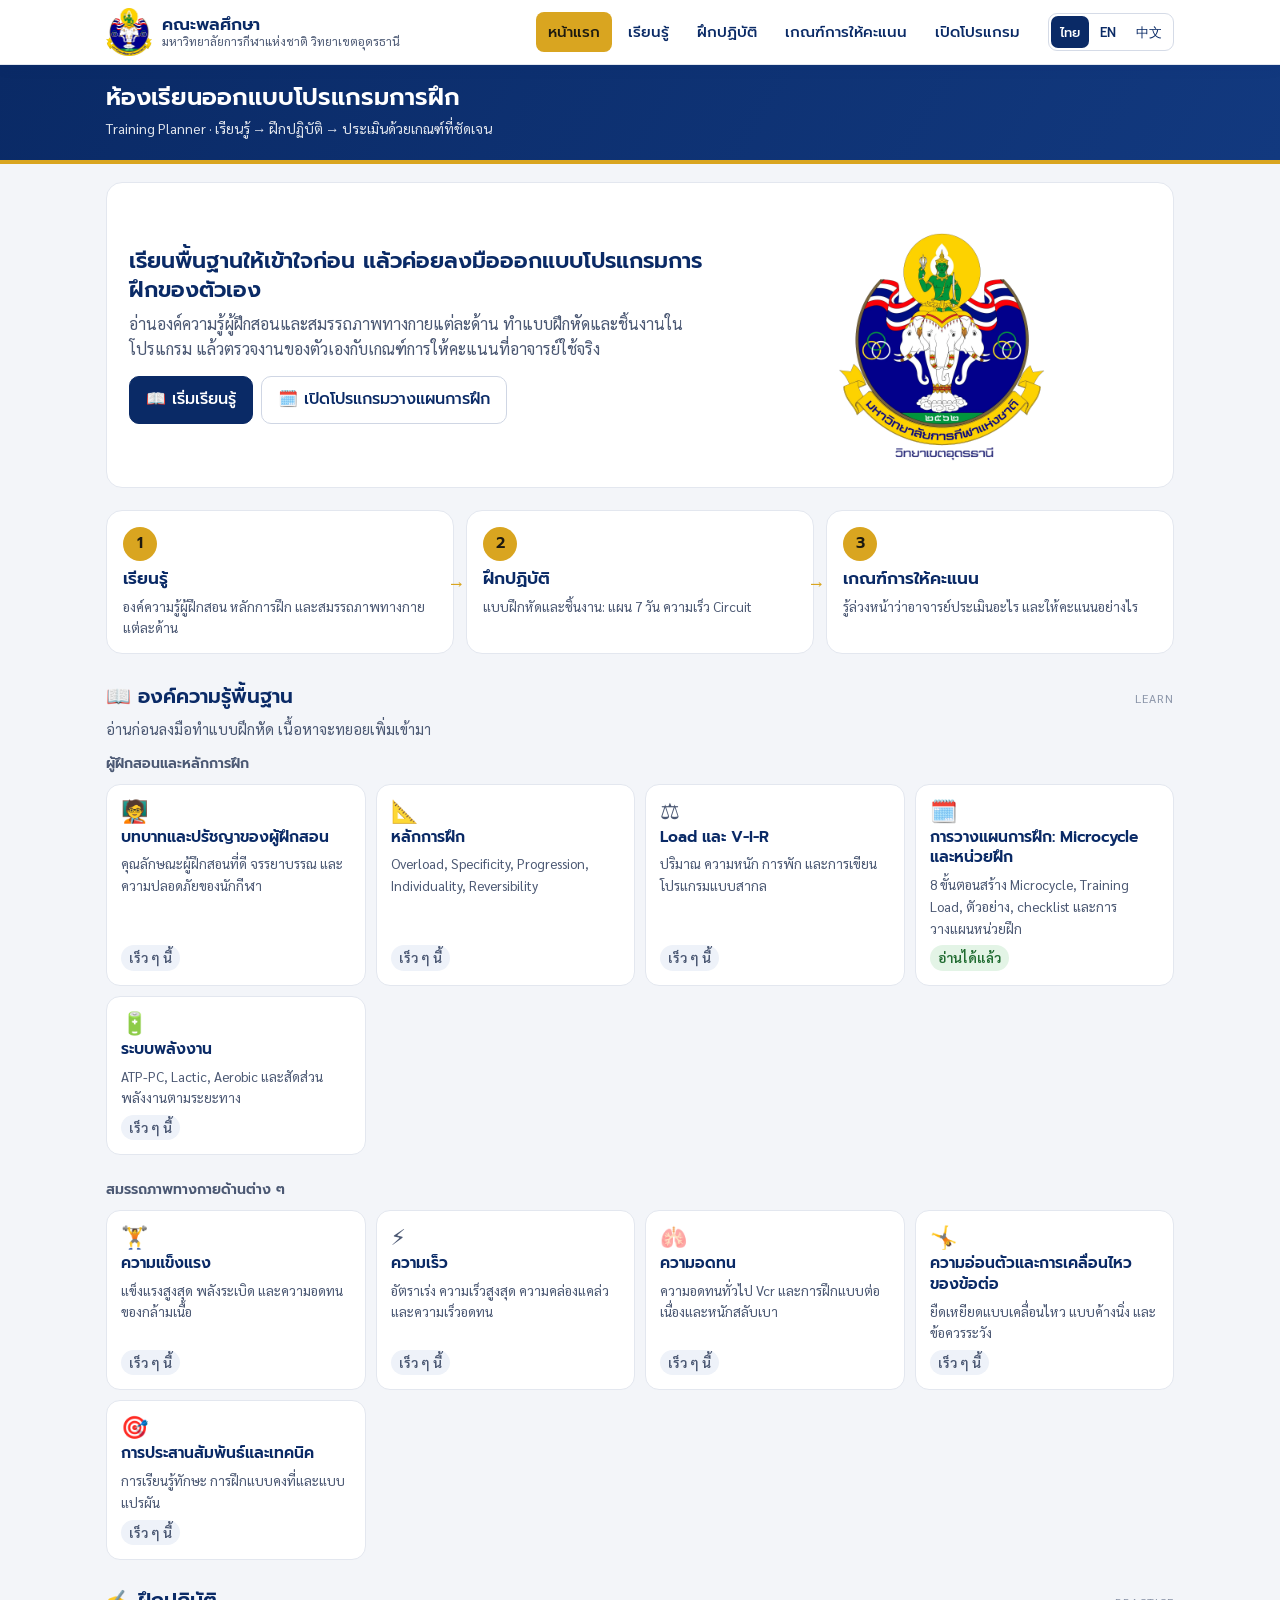
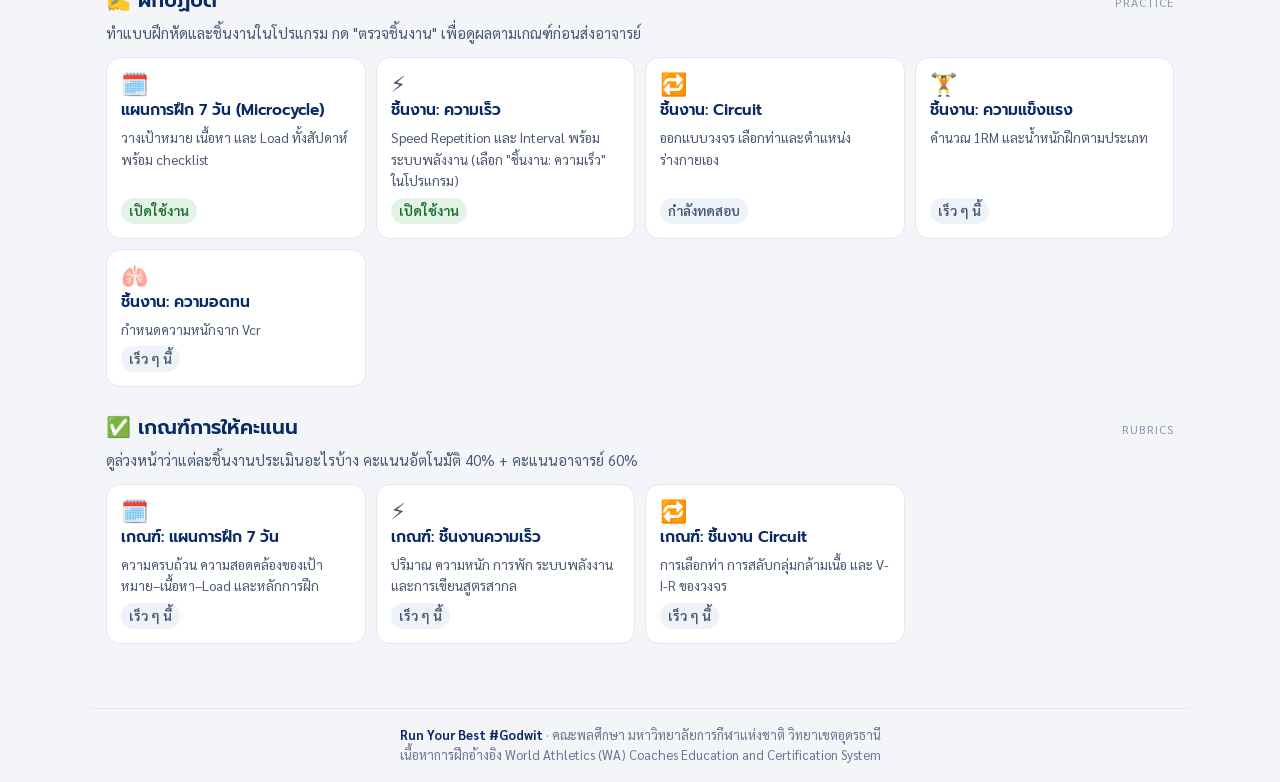
==== index.html @ df6be920 "Home page in Thai/English/Chinese; color-coded microcycle examples - index.html: language switch (ไท" ====
<!DOCTYPE html>
<html lang="th">
<head>
<meta charset="utf-8">
<meta name="viewport" content="width=device-width, initial-scale=1">
<title>ห้องเรียนออกแบบโปรแกรมการฝึก · คณะพลศึกษา</title>
<meta name="description" content="เรียนรู้องค์ความรู้ผู้ฝึกสอนและสมรรถภาพทางกาย ฝึกออกแบบโปรแกรมการฝึก และดูเกณฑ์การให้คะแนน — คณะพลศึกษา มหาวิทยาลัยการกีฬาแห่งชาติ วิทยาเขตอุดรธานี">
<style>
  /* หน้าแรกของเว็บ: เส้นทางการเรียน เรียนรู้ → ฝึกปฏิบัติ → เกณฑ์การให้คะแนน (สไตล์เดียวกับระบบกิจกรรมคณะ ใช้ theme.css ร่วม) */
  * { box-sizing: border-box; }
  body { margin: 0; color: #1d2433; line-height: 1.6; }
  main { max-width: 1100px; margin: 0 auto; padding: 18px 16px 40px; }
  a { color: inherit; }
  .hero { display: grid; grid-template-columns: minmax(0, 1.4fr) minmax(0, 1fr); gap: 18px; align-items: center; background: #fff; border: 1px solid #e3e7ef; border-radius: 16px; padding: 22px; margin-bottom: 22px; }
  .hero h2 { margin: 0 0 6px; font-size: 22px; color: var(--brand-navy); line-height: 1.35; }
  .hero p { margin: 0 0 14px; color: #4b5873; }
  .hero img { width: 100%; max-width: 260px; justify-self: center; height: auto; }
  .cta { display: flex; flex-wrap: wrap; gap: 8px; }
  .btn { display: inline-flex; align-items: center; gap: 8px; text-decoration: none; font-family: 'Prompt', sans-serif; font-weight: 500; padding: 10px 16px; border-radius: 10px; border: 1px solid #cfd6e4; background: #fff; color: var(--brand-navy); min-height: 44px; }
  .btn.primary { background: var(--brand-navy); border-color: var(--brand-navy); color: #fff; }
  .btn:hover { filter: brightness(1.06); }
  .path { display: grid; grid-template-columns: repeat(3, minmax(0, 1fr)); gap: 12px; margin-bottom: 26px; }
  .step { position: relative; background: #fff; border: 1px solid #e3e7ef; border-radius: 16px; padding: 16px 16px 14px; text-decoration: none; display: flex; flex-direction: column; gap: 4px; }
  .step:hover { border-color: var(--brand-gold); }
  .step .n { width: 34px; height: 34px; border-radius: 50%; display: grid; place-items: center; font-family: 'Prompt', sans-serif; font-weight: 600; background: var(--brand-gold); color: #1d1a10; }
  .step b { font-family: 'Prompt', sans-serif; font-weight: 600; font-size: 17px; color: var(--brand-navy); }
  .step small { color: #4b5873; font-size: 13.5px; }
  .step:not(:last-child)::after { content: '→'; position: absolute; right: -11px; top: 50%; transform: translateY(-50%); color: var(--brand-gold); font-weight: 700; font-size: 18px; z-index: 1; }
  .section-title { display: flex; align-items: baseline; justify-content: space-between; gap: 10px; flex-wrap: wrap; margin: 6px 0 10px; scroll-margin-top: 80px; }
  .section-title h2 { margin: 0; font-size: 20px; color: var(--brand-navy); }
  .section-title .en { font-size: 12px; letter-spacing: .08em; color: #8a94a8; }
  .lead { margin: -4px 0 12px; color: #4b5873; font-size: 14.5px; }
  .grid { display: grid; grid-template-columns: repeat(auto-fill, minmax(220px, 1fr)); gap: 10px; margin-bottom: 24px; }
  .topic { background: #fff; border: 1px solid #e3e7ef; border-radius: 14px; padding: 14px; display: flex; flex-direction: column; gap: 6px; text-decoration: none; min-height: 118px; }
  a.topic:hover { border-color: var(--brand-navy-2); }
  .topic .ic { font-size: 22px; line-height: 1; }
  .topic b { font-family: 'Prompt', sans-serif; font-weight: 600; color: var(--brand-navy); font-size: 15.5px; line-height: 1.35; }
  .topic span { color: #4b5873; font-size: 13.5px; }
  .tag { align-self: flex-start; margin-top: auto; font-size: 12px; font-weight: 600; padding: 2px 8px; border-radius: 999px; background: #eef2f9; color: #4b5873; }
  .tag.open { background: #e3f4e6; color: #1f6b30; }
  .grp { font-family: 'Prompt', sans-serif; font-weight: 600; color: #4b5873; font-size: 14px; margin: 4px 0 8px; }
  footer { max-width: 1100px; margin: 0 auto; padding: 16px; border-top: 1px solid #e3e7ef; color: #6b7690; font-size: 13px; text-align: center; }
  footer b { color: var(--brand-navy); }
  .lang { display: inline-flex; border: 1px solid #d5dbe7; border-radius: 9px; padding: 2px; gap: 2px; flex: none; }
  .lang button { border: 0; background: transparent; color: var(--brand-navy); font-family: 'Prompt', sans-serif; font-weight: 500; font-size: 13px; padding: 5px 9px; border-radius: 7px; cursor: pointer; min-height: 32px; }
  .lang button[aria-pressed="true"] { background: var(--brand-navy); color: #fff; }
  @media (max-width: 760px) {
    /* มือถือ: แถวแรก = ตรา+ชื่อ (ยืดได้) กับปุ่มภาษา, แถวสอง = เมนู */
    header.site .brand { flex: 1 1 0; min-width: 0; order: 1; }
    header.site .lang { order: 2; }
    header.site nav { order: 3; }
    .lang button { padding: 5px 7px; }
    .hero { grid-template-columns: 1fr; padding: 16px; }
    .hero img { max-width: 170px; order: -1; }
    .path { grid-template-columns: 1fr; }
    .step:not(:last-child)::after { content: '↓'; right: 50%; top: auto; bottom: -15px; transform: translateX(50%); }
  }
</style>
<link rel="stylesheet" href="theme.css">
<link rel="icon" href="logo-mark.png">
</head>
<body>
<header class="site"><div class="wrap">
  <a class="brand" href="index.html"><img src="logo-mark.png" alt="ตรามหาวิทยาลัยการกีฬาแห่งชาติ"><span><b>คณะพลศึกษา</b><small>มหาวิทยาลัยการกีฬาแห่งชาติ วิทยาเขตอุดรธานี</small></span></a>
  <nav aria-label="เมนูหลัก"><a href="index.html" aria-current="page">หน้าแรก</a><a href="#learn">เรียนรู้</a><a href="#practice">ฝึกปฏิบัติ</a><a href="#rubric">เกณฑ์การให้คะแนน</a><a href="planner.html">เปิดโปรแกรม</a></nav>
  <div class="lang" role="group" aria-label="ภาษา / Language / 语言"><button type="button" data-lang="th">ไทย</button><button type="button" data-lang="en">EN</button><button type="button" data-lang="zh">中文</button></div>
</div></header>
<section class="band"><div class="wrap"><div class="titles"><h1>ห้องเรียนออกแบบโปรแกรมการฝึก</h1><p>Training Planner · เรียนรู้ → ฝึกปฏิบัติ → ประเมินด้วยเกณฑ์ที่ชัดเจน</p></div></div></section>

<main>
  <section class="hero">
    <div>
      <h2>เรียนพื้นฐานให้เข้าใจก่อน แล้วค่อยลงมือออกแบบโปรแกรมการฝึกของตัวเอง</h2>
      <p>อ่านองค์ความรู้ผู้ฝึกสอนและสมรรถภาพทางกายแต่ละด้าน ทำแบบฝึกหัดและชิ้นงานในโปรแกรม แล้วตรวจงานของตัวเองกับเกณฑ์การให้คะแนนที่อาจารย์ใช้จริง</p>
      <div class="cta"><a class="btn primary" href="#learn">📖 เริ่มเรียนรู้</a><a class="btn" href="planner.html">🗓️ เปิดโปรแกรมวางแผนการฝึก</a></div>
    </div>
    <img src="logo-full-th.webp" alt="ตรามหาวิทยาลัยการกีฬาแห่งชาติ วิทยาเขตอุดรธานี" width="1300" height="1300">
  </section>

  <div class="path" aria-label="เส้นทางการเรียน">
    <a class="step" href="#learn"><span class="n">1</span><b>เรียนรู้</b><small>องค์ความรู้ผู้ฝึกสอน หลักการฝึก และสมรรถภาพทางกายแต่ละด้าน</small></a>
    <a class="step" href="#practice"><span class="n">2</span><b>ฝึกปฏิบัติ</b><small>แบบฝึกหัดและชิ้นงาน: แผน 7 วัน ความเร็ว Circuit</small></a>
    <a class="step" href="#rubric"><span class="n">3</span><b>เกณฑ์การให้คะแนน</b><small>รู้ล่วงหน้าว่าอาจารย์ประเมินอะไร และให้คะแนนอย่างไร</small></a>
  </div>

  <div class="section-title" id="learn"><h2>📖 องค์ความรู้พื้นฐาน</h2><span class="en">LEARN</span></div>
  <p class="lead">อ่านก่อนลงมือทำแบบฝึกหัด เนื้อหาจะทยอยเพิ่มเข้ามา</p>
  <p class="grp">ผู้ฝึกสอนและหลักการฝึก</p>
  <div class="grid">
    <div class="topic"><span class="ic">🧑‍🏫</span><b>บทบาทและปรัชญาของผู้ฝึกสอน</b><span>คุณลักษณะผู้ฝึกสอนที่ดี จรรยาบรรณ และความปลอดภัยของนักกีฬา</span><span class="tag">เร็ว ๆ นี้</span></div>
    <div class="topic"><span class="ic">📐</span><b>หลักการฝึก</b><span>Overload, Specificity, Progression, Individuality, Reversibility</span><span class="tag">เร็ว ๆ นี้</span></div>
    <div class="topic"><span class="ic">⚖️</span><b>Load และ V-I-R</b><span>ปริมาณ ความหนัก การพัก และการเขียนโปรแกรมแบบสากล</span><span class="tag">เร็ว ๆ นี้</span></div>
    <a class="topic" href="learn-planning.html"><span class="ic">🗓️</span><b>การวางแผนการฝึก: Microcycle และหน่วยฝึก</b><span>8 ขั้นตอนสร้าง Microcycle, Training Load, ตัวอย่าง, checklist และการวางแผนหน่วยฝึก</span><span class="tag open">อ่านได้แล้ว</span></a>
    <div class="topic"><span class="ic">🔋</span><b>ระบบพลังงาน</b><span>ATP-PC, Lactic, Aerobic และสัดส่วนพลังงานตามระยะทาง</span><span class="tag">เร็ว ๆ นี้</span></div>
  </div>
  <p class="grp">สมรรถภาพทางกายด้านต่าง ๆ</p>
  <div class="grid">
    <div class="topic"><span class="ic">🏋️</span><b>ความแข็งแรง</b><span>แข็งแรงสูงสุด พลังระเบิด และความอดทนของกล้ามเนื้อ</span><span class="tag">เร็ว ๆ นี้</span></div>
    <div class="topic"><span class="ic">⚡</span><b>ความเร็ว</b><span>อัตราเร่ง ความเร็วสูงสุด ความคล่องแคล่ว และความเร็วอดทน</span><span class="tag">เร็ว ๆ นี้</span></div>
    <div class="topic"><span class="ic">🫁</span><b>ความอดทน</b><span>ความอดทนทั่วไป Vcr และการฝึกแบบต่อเนื่องและหนักสลับเบา</span><span class="tag">เร็ว ๆ นี้</span></div>
    <div class="topic"><span class="ic">🤸</span><b>ความอ่อนตัวและการเคลื่อนไหวของข้อต่อ</b><span>ยืดเหยียดแบบเคลื่อนไหว แบบค้างนิ่ง และข้อควรระวัง</span><span class="tag">เร็ว ๆ นี้</span></div>
    <div class="topic"><span class="ic">🎯</span><b>การประสานสัมพันธ์และเทคนิค</b><span>การเรียนรู้ทักษะ การฝึกแบบคงที่และแบบแปรผัน</span><span class="tag">เร็ว ๆ นี้</span></div>
  </div>

  <div class="section-title" id="practice"><h2>✍️ ฝึกปฏิบัติ</h2><span class="en">PRACTICE</span></div>
  <p class="lead">ทำแบบฝึกหัดและชิ้นงานในโปรแกรม กด "ตรวจชิ้นงาน" เพื่อดูผลตามเกณฑ์ก่อนส่งอาจารย์</p>
  <div class="grid">
    <a class="topic" href="planner.html"><span class="ic">🗓️</span><b>แผนการฝึก 7 วัน (Microcycle)</b><span>วางเป้าหมาย เนื้อหา และ Load ทั้งสัปดาห์ พร้อม checklist</span><span class="tag open">เปิดใช้งาน</span></a>
    <a class="topic" href="planner.html"><span class="ic">⚡</span><b>ชิ้นงาน: ความเร็ว</b><span>Speed Repetition และ Interval พร้อมระบบพลังงาน (เลือก "ชิ้นงาน: ความเร็ว" ในโปรแกรม)</span><span class="tag open">เปิดใช้งาน</span></a>
    <div class="topic"><span class="ic">🔁</span><b>ชิ้นงาน: Circuit</b><span>ออกแบบวงจร เลือกท่าและตำแหน่งร่างกายเอง</span><span class="tag">กำลังทดสอบ</span></div>
    <div class="topic"><span class="ic">🏋️</span><b>ชิ้นงาน: ความแข็งแรง</b><span>คำนวณ 1RM และน้ำหนักฝึกตามประเภท</span><span class="tag">เร็ว ๆ นี้</span></div>
    <div class="topic"><span class="ic">🫁</span><b>ชิ้นงาน: ความอดทน</b><span>กำหนดความหนักจาก Vcr</span><span class="tag">เร็ว ๆ นี้</span></div>
  </div>

  <div class="section-title" id="rubric"><h2>✅ เกณฑ์การให้คะแนน</h2><span class="en">RUBRICS</span></div>
  <p class="lead">ดูล่วงหน้าว่าแต่ละชิ้นงานประเมินอะไรบ้าง คะแนนอัตโนมัติ 40% + คะแนนอาจารย์ 60%</p>
  <div class="grid">
    <div class="topic"><span class="ic">🗓️</span><b>เกณฑ์: แผนการฝึก 7 วัน</b><span>ความครบถ้วน ความสอดคล้องของเป้าหมาย–เนื้อหา–Load และหลักการฝึก</span><span class="tag">เร็ว ๆ นี้</span></div>
    <div class="topic"><span class="ic">⚡</span><b>เกณฑ์: ชิ้นงานความเร็ว</b><span>ปริมาณ ความหนัก การพัก ระบบพลังงาน และการเขียนสูตรสากล</span><span class="tag">เร็ว ๆ นี้</span></div>
    <div class="topic"><span class="ic">🔁</span><b>เกณฑ์: ชิ้นงาน Circuit</b><span>การเลือกท่า การสลับกลุ่มกล้ามเนื้อ และ V-I-R ของวงจร</span><span class="tag">เร็ว ๆ นี้</span></div>
  </div>
</main>

<footer><b>Run Your Best #Godwit</b> · คณะพลศึกษา มหาวิทยาลัยการกีฬาแห่งชาติ วิทยาเขตอุดรธานี<br>เนื้อหาการฝึกอ้างอิง World Athletics (WA) Coaches Education and Certification System</footer>
<script>
/* 3 ภาษา (ไทย / English / 中文): ข้อความไทยในหน้าเป็นต้นฉบับ แปลโดยเทียบข้อความทั้งก้อน (ไม่ต้องแก้ markup) · จำภาษาที่เลือกไว้ในเครื่อง */
(function () {
  var T = {
    'คณะพลศึกษา': ['Faculty of Physical Education', '体育学院'],
    'มหาวิทยาลัยการกีฬาแห่งชาติ วิทยาเขตอุดรธานี': ['Thailand National Sports University, Udon Thani Campus', '泰国国立体育大学 乌隆他尼校区'],
    'หน้าแรก': ['Home', '首页'], 'เรียนรู้': ['Learn', '学习'], 'ฝึกปฏิบัติ': ['Practice', '练习'], 'เกณฑ์การให้คะแนน': ['Rubrics', '评分标准'], 'เปิดโปรแกรม': ['Open planner', '打开计划工具'],
    'ห้องเรียนออกแบบโปรแกรมการฝึก': ['Training Program Design Classroom', '训练计划设计课堂'],
    'Training Planner · เรียนรู้ → ฝึกปฏิบัติ → ประเมินด้วยเกณฑ์ที่ชัดเจน': ['Training Planner · Learn → Practice → Assess with clear criteria', 'Training Planner · 学习 → 练习 → 依明确标准评估'],
    'เรียนพื้นฐานให้เข้าใจก่อน แล้วค่อยลงมือออกแบบโปรแกรมการฝึกของตัวเอง': ['Understand the basics first, then design your own training program', '先理解基础,再动手设计自己的训练计划'],
    'อ่านองค์ความรู้ผู้ฝึกสอนและสมรรถภาพทางกายแต่ละด้าน ทำแบบฝึกหัดและชิ้นงานในโปรแกรม แล้วตรวจงานของตัวเองกับเกณฑ์การให้คะแนนที่อาจารย์ใช้จริง': ['Read the coaching and physical fitness knowledge, complete exercises and tasks in the planner, then check your work against the rubrics your instructor actually uses', '阅读教练知识和各项身体素质内容,在计划工具中完成练习和作业,再对照老师实际使用的评分标准检查自己的作品'],
    '📖 เริ่มเรียนรู้': ['📖 Start learning', '📖 开始学习'], '🗓️ เปิดโปรแกรมวางแผนการฝึก': ['🗓️ Open the training planner', '🗓️ 打开训练计划工具'],
    'องค์ความรู้ผู้ฝึกสอน หลักการฝึก และสมรรถภาพทางกายแต่ละด้าน': ['Coaching knowledge, training principles and each fitness component', '教练知识、训练原则及各项身体素质'],
    'แบบฝึกหัดและชิ้นงาน: แผน 7 วัน ความเร็ว Circuit': ['Exercises and tasks: 7-day plan, speed, circuit', '练习与作业:7天计划、速度、循环训练'],
    'รู้ล่วงหน้าว่าอาจารย์ประเมินอะไร และให้คะแนนอย่างไร': ['Know in advance what your instructor assesses and how it is scored', '提前了解老师评估什么以及如何评分'],
    '📖 องค์ความรู้พื้นฐาน': ['📖 Core knowledge', '📖 基础知识'], 'อ่านก่อนลงมือทำแบบฝึกหัด เนื้อหาจะทยอยเพิ่มเข้ามา': ['Read before you start the exercises. More content is on the way', '做练习前先阅读,内容将陆续增加'],
    'ผู้ฝึกสอนและหลักการฝึก': ['Coaching and training principles', '教练与训练原则'],
    'บทบาทและปรัชญาของผู้ฝึกสอน': ['Role and philosophy of the coach', '教练的角色与理念'], 'คุณลักษณะผู้ฝึกสอนที่ดี จรรยาบรรณ และความปลอดภัยของนักกีฬา': ['Qualities of a good coach, ethics and athlete safety', '优秀教练的特质、职业道德与运动员安全'],
    'หลักการฝึก': ['Training principles', '训练原则'],
    'Load และ V-I-R': ['Load and V-I-R', '负荷与 V-I-R'], 'ปริมาณ ความหนัก การพัก และการเขียนโปรแกรมแบบสากล': ['Volume, intensity, recovery and international notation', '训练量、强度、休息及国际写法'],
    'การวางแผนการฝึก: Microcycle และหน่วยฝึก': ['Training planning: microcycle and training session', '训练计划:小周期与训练课'],
    '8 ขั้นตอนสร้าง Microcycle, Training Load, ตัวอย่าง, checklist และการวางแผนหน่วยฝึก': ['8 steps to build a microcycle, training load, examples, checklist and session planning', '构建小周期的8个步骤、训练负荷、示例、检查表及训练课计划'],
    'ระบบพลังงาน': ['Energy systems', '能量系统'], 'ATP-PC, Lactic, Aerobic และสัดส่วนพลังงานตามระยะทาง': ['ATP-PC, lactic, aerobic and energy share by distance', 'ATP-PC、乳酸、有氧及按距离的供能比例'],
    'สมรรถภาพทางกายด้านต่าง ๆ': ['Components of physical fitness', '各项身体素质'],
    'ความแข็งแรง': ['Strength', '力量'], 'แข็งแรงสูงสุด พลังระเบิด และความอดทนของกล้ามเนื้อ': ['Maximum strength, explosive power and muscular endurance', '最大力量、爆发力与肌肉耐力'],
    'ความเร็ว': ['Speed', '速度'], 'อัตราเร่ง ความเร็วสูงสุด ความคล่องแคล่ว และความเร็วอดทน': ['Acceleration, maximum speed, agility and speed endurance', '加速能力、最大速度、灵敏性与速度耐力'],
    'ความอดทน': ['Endurance', '耐力'], 'ความอดทนทั่วไป Vcr และการฝึกแบบต่อเนื่องและหนักสลับเบา': ['General endurance, Vcr, continuous and interval training', '一般耐力、Vcr、持续训练与间歇训练'],
    'ความอ่อนตัวและการเคลื่อนไหวของข้อต่อ': ['Flexibility and mobility', '柔韧性与关节活动度'], 'ยืดเหยียดแบบเคลื่อนไหว แบบค้างนิ่ง และข้อควรระวัง': ['Dynamic and static stretching, and precautions', '动态与静态拉伸及注意事项'],
    'การประสานสัมพันธ์และเทคนิค': ['Coordination and technique', '协调与技术'], 'การเรียนรู้ทักษะ การฝึกแบบคงที่และแบบแปรผัน': ['Skill learning, constant and variable practice', '技能学习、恒定练习与变化练习'],
    '✍️ ฝึกปฏิบัติ': ['✍️ Practice', '✍️ 练习'], 'ทำแบบฝึกหัดและชิ้นงานในโปรแกรม กด "ตรวจชิ้นงาน" เพื่อดูผลตามเกณฑ์ก่อนส่งอาจารย์': ['Do the exercises and tasks in the planner. Press "Check task" to see results against the criteria before submitting', '在计划工具中完成练习与作业,提交前点击"检查作业"查看按标准的结果'],
    'แผนการฝึก 7 วัน (Microcycle)': ['7-day training plan (microcycle)', '7天训练计划(小周期)'], 'วางเป้าหมาย เนื้อหา และ Load ทั้งสัปดาห์ พร้อม checklist': ['Set goals, content and Load for the week, with a checklist', '安排一周的目标、内容与负荷,附检查表'],
    'ชิ้นงาน: ความเร็ว': ['Task: Speed', '作业:速度'], 'Speed Repetition และ Interval พร้อมระบบพลังงาน (เลือก "ชิ้นงาน: ความเร็ว" ในโปรแกรม)': ['Speed repetition and interval work with energy systems (choose "Task: Speed" in the planner)', '速度重复与间歇训练及能量系统(在计划工具中选择"作业:速度")'],
    'ชิ้นงาน: Circuit': ['Task: Circuit', '作业:循环训练'], 'ออกแบบวงจร เลือกท่าและตำแหน่งร่างกายเอง': ['Design a circuit and choose exercises and body areas yourself', '自行设计循环,选择动作与身体部位'],
    'ชิ้นงาน: ความแข็งแรง': ['Task: Strength', '作业:力量'], 'คำนวณ 1RM และน้ำหนักฝึกตามประเภท': ['Calculate 1RM and training loads by type', '计算 1RM 及各类型的训练重量'],
    'ชิ้นงาน: ความอดทน': ['Task: Endurance', '作业:耐力'], 'กำหนดความหนักจาก Vcr': ['Set intensity from Vcr', '依据 Vcr 设定强度'],
    '✅ เกณฑ์การให้คะแนน': ['✅ Rubrics', '✅ 评分标准'], 'ดูล่วงหน้าว่าแต่ละชิ้นงานประเมินอะไรบ้าง คะแนนอัตโนมัติ 40% + คะแนนอาจารย์ 60%': ['See in advance what each task assesses: auto score 40% + instructor score 60%', '提前了解每项作业的评估内容:自动评分 40% + 老师评分 60%'],
    'เกณฑ์: แผนการฝึก 7 วัน': ['Rubric: 7-day training plan', '标准:7天训练计划'], 'ความครบถ้วน ความสอดคล้องของเป้าหมาย–เนื้อหา–Load และหลักการฝึก': ['Completeness, goal–content–Load alignment and training principles', '完整性、目标–内容–负荷的一致性及训练原则'],
    'เกณฑ์: ชิ้นงานความเร็ว': ['Rubric: speed task', '标准:速度作业'], 'ปริมาณ ความหนัก การพัก ระบบพลังงาน และการเขียนสูตรสากล': ['Volume, intensity, rest, energy system and international notation', '训练量、强度、休息、能量系统及国际写法'],
    'เกณฑ์: ชิ้นงาน Circuit': ['Rubric: circuit task', '标准:循环训练作业'], 'การเลือกท่า การสลับกลุ่มกล้ามเนื้อ และ V-I-R ของวงจร': ['Exercise choice, alternating muscle groups and circuit V-I-R', '动作选择、肌群交替及循环的 V-I-R'],
    'เร็ว ๆ นี้': ['Coming soon', '即将推出'], 'อ่านได้แล้ว': ['Ready to read', '可阅读'], 'เปิดใช้งาน': ['Open', '已开放'], 'กำลังทดสอบ': ['In testing', '测试中'],
    '· คณะพลศึกษา มหาวิทยาลัยการกีฬาแห่งชาติ วิทยาเขตอุดรธานี': ['· Faculty of Physical Education, Thailand National Sports University, Udon Thani Campus', '· 泰国国立体育大学 乌隆他尼校区 体育学院'],
    'เนื้อหาการฝึกอ้างอิง World Athletics (WA) Coaches Education and Certification System': ['Training content based on the World Athletics (WA) Coaches Education and Certification System', '训练内容参考 World Athletics (WA) 教练教育与认证体系']
  };
  var META = {
    th: { title: 'ห้องเรียนออกแบบโปรแกรมการฝึก · คณะพลศึกษา', logo: 'logo-full-th.webp', alt: 'ตรามหาวิทยาลัยการกีฬาแห่งชาติ วิทยาเขตอุดรธานี' },
    en: { title: 'Training Program Design Classroom · Faculty of Physical Education', logo: 'logo-full-en.webp', alt: 'Thailand National Sports University, Udon Thani Campus emblem' },
    zh: { title: '训练计划设计课堂 · 体育学院', logo: 'logo-full-en.webp', alt: '泰国国立体育大学 乌隆他尼校区 校徽' }
  };
  var nodes = [], w = document.createTreeWalker(document.body, NodeFilter.SHOW_TEXT);
  while (w.nextNode()) { var n = w.currentNode, k = n.nodeValue.trim(); if (T[k]) nodes.push([n, n.nodeValue, k]); }
  function apply(lang) {
    var i = lang === 'en' ? 0 : lang === 'zh' ? 1 : -1;
    nodes.forEach(function (x) { x[0].nodeValue = i < 0 ? x[1] : x[1].replace(x[2], T[x[2]][i]); });
    var m = META[lang] || META.th, img = document.querySelector('.hero img');
    document.documentElement.lang = lang; document.title = m.title; if (img) { img.src = m.logo; img.alt = m.alt; }
    document.querySelectorAll('.lang [data-lang]').forEach(function (b) { b.setAttribute('aria-pressed', b.dataset.lang === lang); });
    try { localStorage.setItem('tp-site-lang', lang); } catch (e) {}
  }
  var saved = 'th'; try { saved = localStorage.getItem('tp-site-lang') || 'th'; } catch (e) {}
  document.querySelectorAll('.lang [data-lang]').forEach(function (b) { b.addEventListener('click', function () { apply(b.dataset.lang); }); });
  apply(['th', 'en', 'zh'].indexOf(saved) >= 0 ? saved : 'th');
})();
</script>
</body>
</html>
---- theme.css ----
/* ธีมร่วมทุกหน้า — แถบเมนูขาว + ตรามหาวิทยาลัย, แถบหัวเรื่องสีกรมท่า, การ์ดมุมโค้ง
   โหลดหลัง <style> ของแต่ละหน้า จึงทับสไตล์หัวหน้าเดิม */
@import url('https://fonts.googleapis.com/css2?family=Prompt:wght@500;600;700&family=Sarabun:wght@400;600;700&display=swap');

:root {
  --brand-navy: #0a2a66;
  --brand-navy-2: #12397f;
  --brand-gold: #d9a520;
  --brand-gold-soft: #f6e7b8;
  --page-bg: #f3f5f9;
}

body { font-family: 'Sarabun', system-ui, sans-serif; }
body:not([data-dark]) { background: var(--page-bg); }   /* หน้าที่รองรับโหมดมืด (data-dark) กำหนดพื้นหลังเอง */

/* ---------- แถบเมนูด้านบน (ขาว) */
header.site {
  position: sticky; top: 0; z-index: 30;
  background: #fff; color: var(--brand-navy);
  padding: 0; border: 0; box-shadow: 0 1px 0 #e3e7ef, 0 4px 14px rgba(10, 42, 102, .06);
}
header.site .wrap { max-width: 1100px; margin: 0 auto; padding: 8px 16px; display: flex; align-items: center; gap: 16px; }
header.site .brand { display: flex; align-items: center; gap: 10px; text-decoration: none; color: inherit; min-width: 0; }
header.site .brand img { width: 46px; height: 48px; object-fit: contain; flex: none; }
header.site .brand b { display: block; font-family: 'Prompt', sans-serif; font-weight: 600; font-size: 17px; line-height: 1.2; }
header.site .brand small { display: block; font-size: 12px; color: #4b5873; line-height: 1.3; }
header.site nav { margin-left: auto; display: flex; gap: 4px; }
header.site nav a {
  font-family: 'Prompt', sans-serif; font-weight: 500; font-size: 15px; color: var(--brand-navy);
  text-decoration: none; padding: 8px 12px; border-radius: 8px; white-space: nowrap;
}
header.site nav a:hover { background: #eef2f9; }
header.site nav a[aria-current="page"] { background: var(--brand-gold); color: #1d1a10; }

/* ---------- แถบหัวเรื่องสีกรมท่า */
.band { background: linear-gradient(120deg, var(--brand-navy) 0%, var(--brand-navy-2) 100%); color: #fff; }
.band .wrap { max-width: 1100px; margin: 0 auto; padding: 18px 16px 20px; display: flex; align-items: flex-end; gap: 12px; flex-wrap: wrap; }
.band .titles { flex: 1; min-width: 0; }
.band .crumb { font-size: 13px; opacity: .85; margin-bottom: 4px; }
.band .crumb a { color: #fff; }
.band h1 { margin: 0; font-family: 'Prompt', sans-serif; font-weight: 600; font-size: 24px; line-height: 1.3; color: #fff; }
.band p, .band small { margin: 4px 0 0; font-size: 14px; opacity: .88; display: block; }
.band button { background: transparent; color: #fff; border: 1px solid rgba(255,255,255,.7); border-radius: 8px; padding: 8px 14px; font: inherit; font-weight: 600; width: auto; margin: 0; }
.band::after { content: ''; display: block; height: 4px; background: var(--brand-gold); }

/* ---------- การ์ดและปุ่ม */
.card { border-radius: 16px; box-shadow: 0 2px 10px rgba(10, 42, 102, .05); }
h2 { font-family: 'Prompt', sans-serif; font-weight: 600; }

@media (max-width: 720px) {
  header.site .wrap { flex-wrap: wrap; gap: 6px 12px; padding: 8px 12px 6px; }
  header.site .brand img { width: 40px; height: 42px; }
  header.site .brand b { font-size: 15px; }
  header.site nav { margin-left: 0; width: 100%; overflow-x: auto; scrollbar-width: none; padding-bottom: 2px; }
  header.site nav::-webkit-scrollbar { display: none; }
  header.site nav a { font-size: 14px; padding: 6px 10px; }
  .band .wrap { padding: 14px 12px 16px; }
  .band h1 { font-size: 20px; }
}

/* โหมดมืด — เฉพาะหน้าที่ประกาศ data-dark (Dashboard) */
@media (prefers-color-scheme: dark) {
  :root:not([data-theme="light"]) body[data-dark] header.site { background: #1a1d22; color: #eef1f7; box-shadow: 0 1px 0 #2b3038; }
  :root:not([data-theme="light"]) body[data-dark] header.site .brand small { color: #a9b2c3; }
  :root:not([data-theme="light"]) body[data-dark] header.site nav a { color: #dfe6f3; }
  :root:not([data-theme="light"]) body[data-dark] header.site nav a:hover { background: #262b33; }
  :root:not([data-theme="light"]) body[data-dark] .card { box-shadow: none; }
}
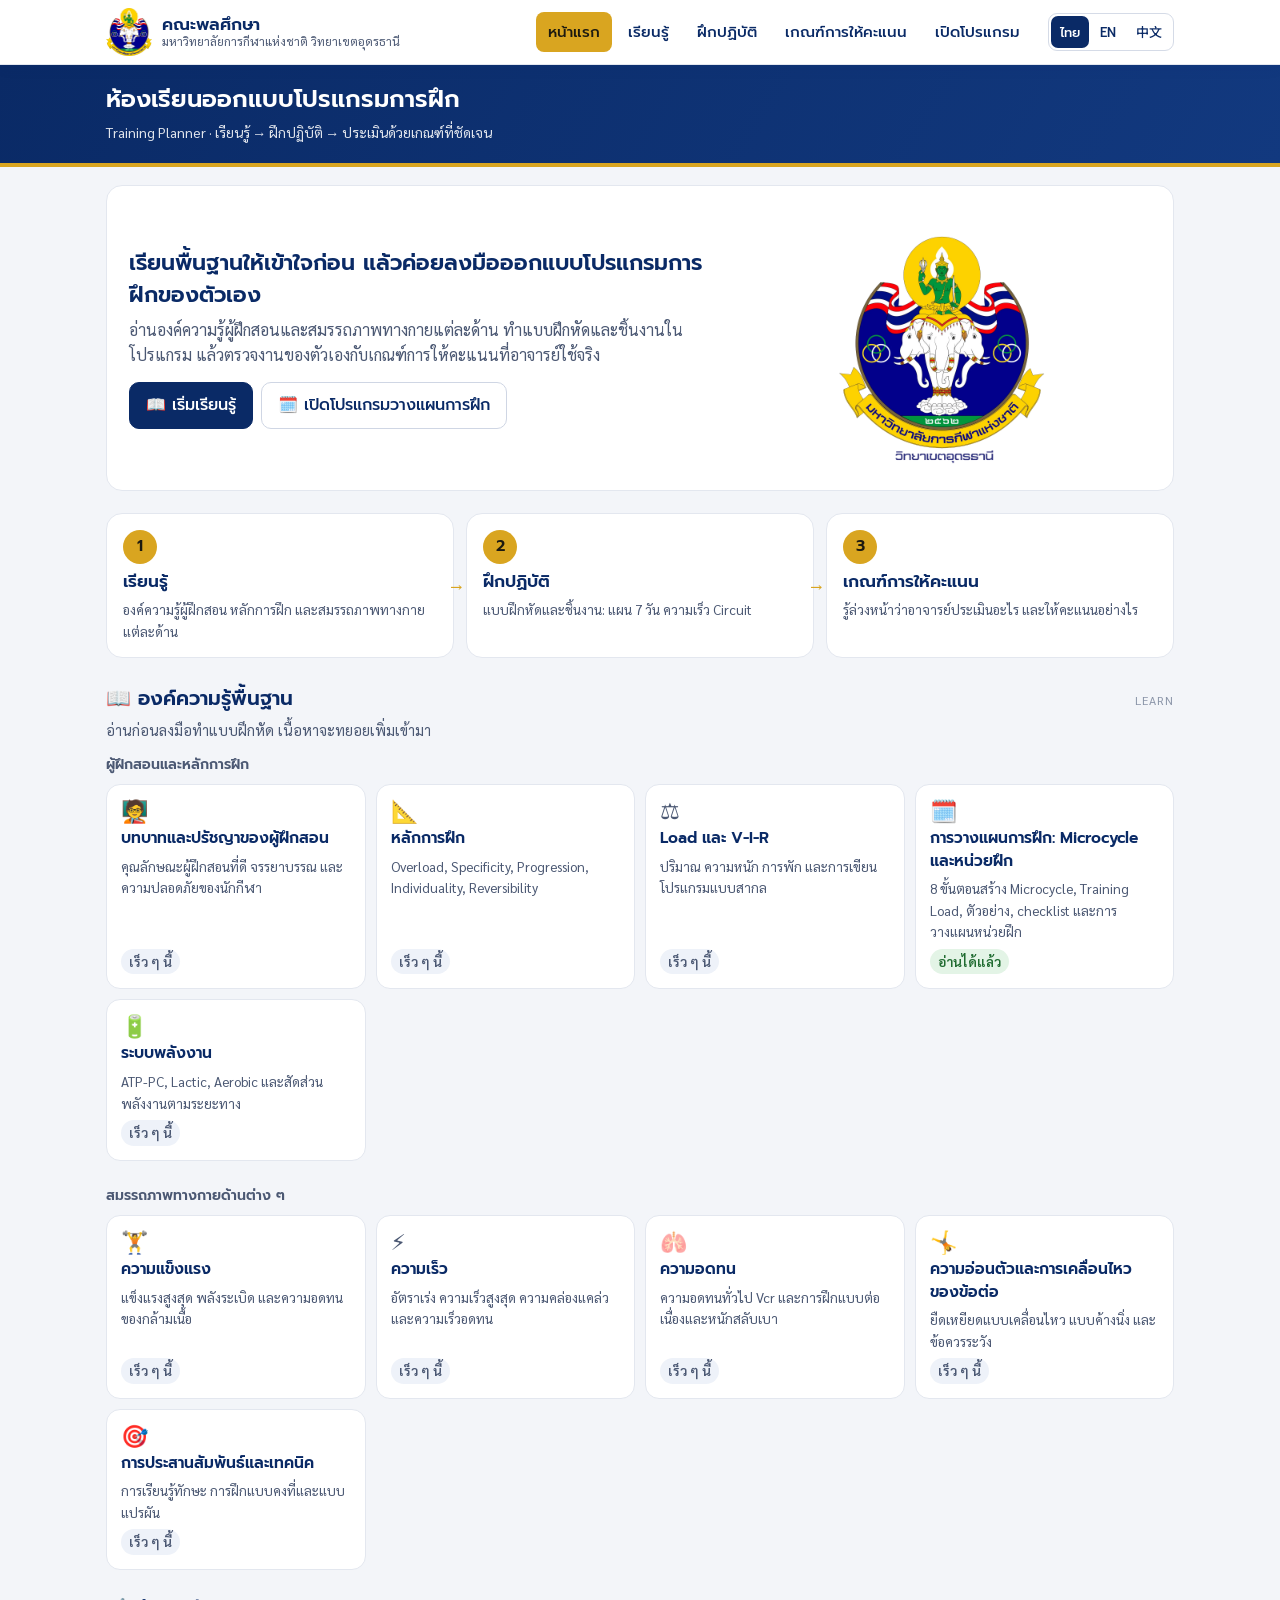
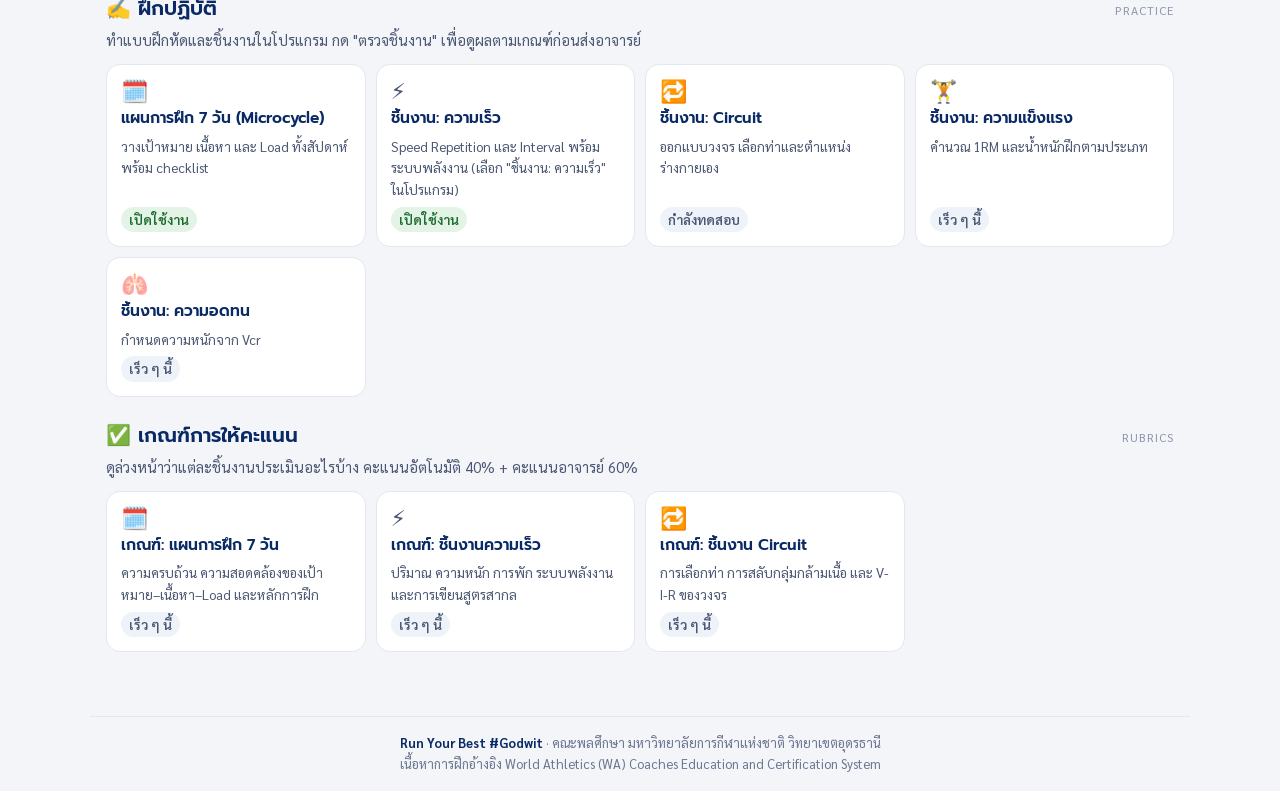
==== commit 53cfbd8c: "Balance Thai/English/Chinese typography on the home page Load Noto Sans SC so Chinese renders the sa" ====
--- a/index.html
+++ b/index.html
@@ -57,6 +57,25 @@
   }
 </style>
 <link rel="stylesheet" href="theme.css">
+<link rel="stylesheet" href="https://fonts.googleapis.com/css2?family=Noto+Sans+SC:wght@400;500;600;700&display=swap">
+<style>
+  /* สมดุลตัวอักษร 3 ภาษา (วัดแล้ว 17 ต.ค. 2569): ที่ขนาด CSS เท่ากัน ตัวจีนดูใหญ่/หนาสุด อังกฤษรองลงมา ไทยเล็กสุด
+     ไทยเป็นฐาน (--fs:1) แล้วย่ออังกฤษ/จีนลงเล็กน้อยให้ดูขนาดใกล้กัน · จีนใช้ Noto Sans SC ทุกเครื่อง (เดิมใช้ฟอนต์ของเครื่อง ไม่เหมือนกัน) */
+  :root { --fs: 1; } html[lang="en"] { --fs: .95; } html[lang="zh"] { --fs: .9; }
+  body, header.site .brand b, header.site nav a, .band h1, h2, .btn, .step b, .topic b, .grp, .lang button { font-family: 'Prompt', 'Noto Sans SC', sans-serif; }
+  body, .hero p, .step small, .topic span, .lead, footer, header.site .brand small, .band p { font-family: 'Sarabun', 'Noto Sans SC', system-ui, sans-serif; }
+  html[lang="zh"] h1, html[lang="zh"] h2, html[lang="zh"] b, html[lang="zh"] .btn { font-weight: 500; letter-spacing: .02em; }
+  body { font-size: calc(16px * var(--fs)); }
+  header.site .brand b { font-size: calc(17px * var(--fs)); } header.site .brand small { font-size: calc(12px * var(--fs)); } header.site nav a { font-size: calc(15px * var(--fs)); }
+  .band h1 { font-size: calc(24px * var(--fs)); } .band p { font-size: calc(14px * var(--fs)); }
+  .hero h2 { font-size: calc(22px * var(--fs)); } .btn { font-size: calc(16px * var(--fs)); }
+  .step b { font-size: calc(17px * var(--fs)); } .step small { font-size: calc(13.5px * var(--fs)); }
+  .section-title h2 { font-size: calc(20px * var(--fs)); } .lead { font-size: calc(14.5px * var(--fs)); } .grp { font-size: calc(14px * var(--fs)); }
+  .topic b { font-size: calc(15.5px * var(--fs)); } .topic span { font-size: calc(13.5px * var(--fs)); } .tag { font-size: calc(12px * var(--fs)); }
+  footer { font-size: calc(13px * var(--fs)); }
+  html[lang="th"] h1, html[lang="th"] h2, html[lang="th"] .topic b { line-height: 1.45; } /* วรรณยุกต์ไทยไม่ชนบรรทัด */
+  @media (max-width: 720px) { .band h1 { font-size: calc(20px * var(--fs)); } header.site .brand b { font-size: calc(15px * var(--fs)); } header.site nav a { font-size: calc(14px * var(--fs)); } }
+</style>
 <link rel="icon" href="logo-mark.png">
 </head>
 <body>
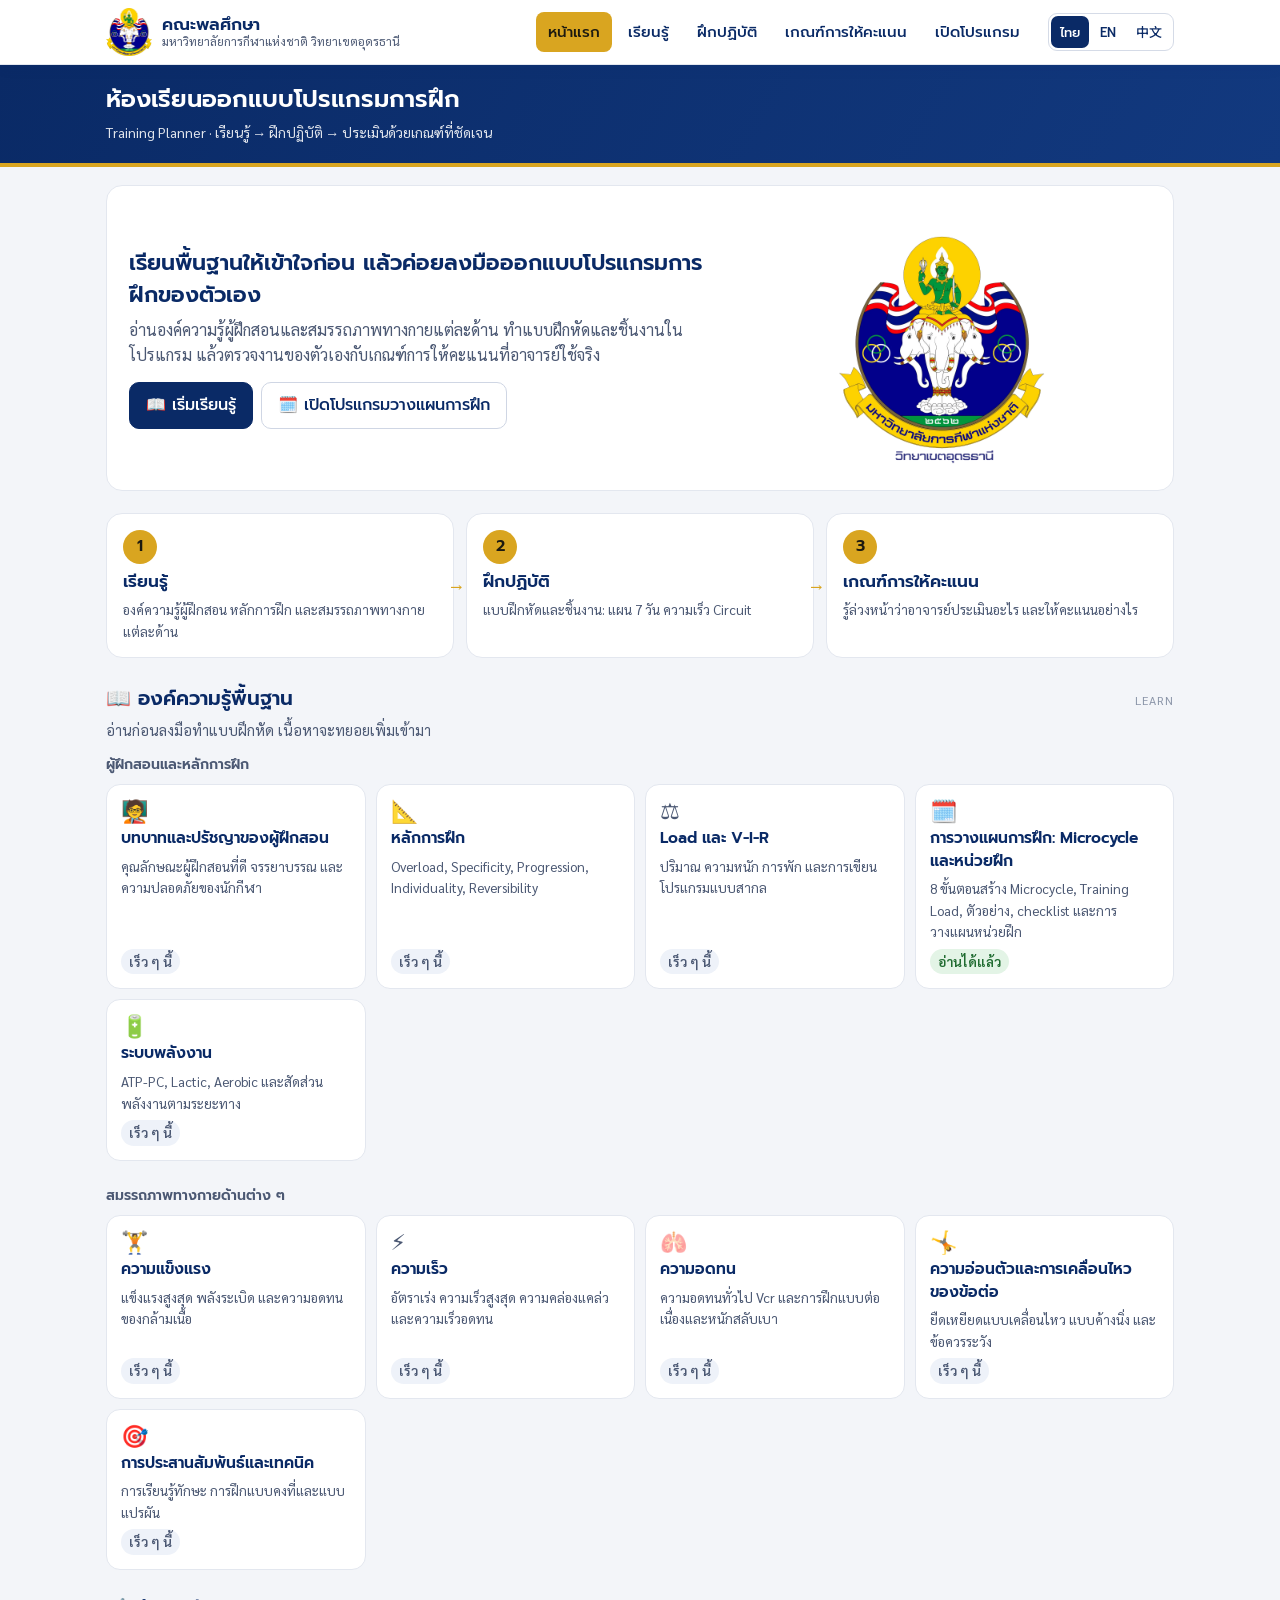
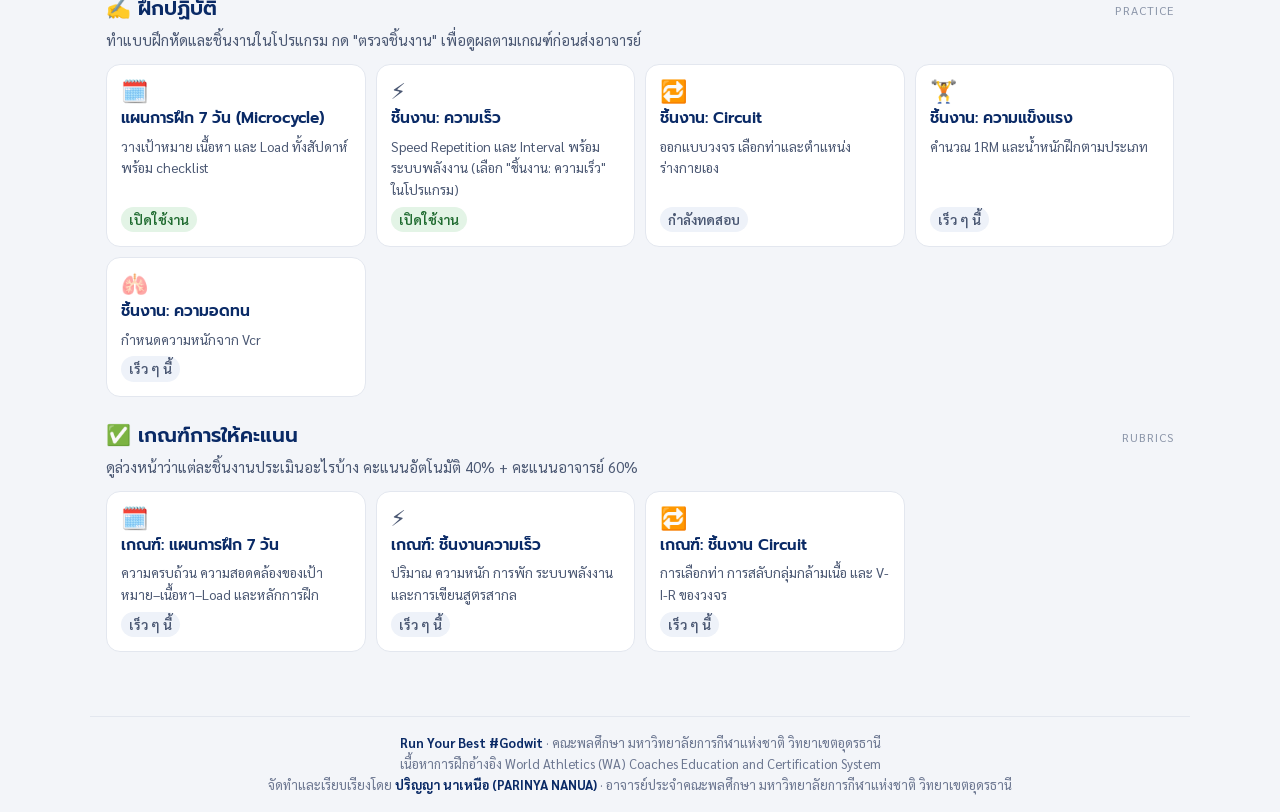
==== commit 65d1b9f8: "Add author credit (Parinya Nanua) to home and learn-planning footers, TH/EN/ZH Co-Authored-By: Claud" ====
--- a/index.html
+++ b/index.html
@@ -1,208 +1,211 @@
-<!DOCTYPE html>
-<html lang="th">
-<head>
-<meta charset="utf-8">
-<meta name="viewport" content="width=device-width, initial-scale=1">
-<title>ห้องเรียนออกแบบโปรแกรมการฝึก · คณะพลศึกษา</title>
-<meta name="description" content="เรียนรู้องค์ความรู้ผู้ฝึกสอนและสมรรถภาพทางกาย ฝึกออกแบบโปรแกรมการฝึก และดูเกณฑ์การให้คะแนน — คณะพลศึกษา มหาวิทยาลัยการกีฬาแห่งชาติ วิทยาเขตอุดรธานี">
-<style>
-  /* หน้าแรกของเว็บ: เส้นทางการเรียน เรียนรู้ → ฝึกปฏิบัติ → เกณฑ์การให้คะแนน (สไตล์เดียวกับระบบกิจกรรมคณะ ใช้ theme.css ร่วม) */
-  * { box-sizing: border-box; }
-  body { margin: 0; color: #1d2433; line-height: 1.6; }
-  main { max-width: 1100px; margin: 0 auto; padding: 18px 16px 40px; }
-  a { color: inherit; }
-  .hero { display: grid; grid-template-columns: minmax(0, 1.4fr) minmax(0, 1fr); gap: 18px; align-items: center; background: #fff; border: 1px solid #e3e7ef; border-radius: 16px; padding: 22px; margin-bottom: 22px; }
-  .hero h2 { margin: 0 0 6px; font-size: 22px; color: var(--brand-navy); line-height: 1.35; }
-  .hero p { margin: 0 0 14px; color: #4b5873; }
-  .hero img { width: 100%; max-width: 260px; justify-self: center; height: auto; }
-  .cta { display: flex; flex-wrap: wrap; gap: 8px; }
-  .btn { display: inline-flex; align-items: center; gap: 8px; text-decoration: none; font-family: 'Prompt', sans-serif; font-weight: 500; padding: 10px 16px; border-radius: 10px; border: 1px solid #cfd6e4; background: #fff; color: var(--brand-navy); min-height: 44px; }
-  .btn.primary { background: var(--brand-navy); border-color: var(--brand-navy); color: #fff; }
-  .btn:hover { filter: brightness(1.06); }
-  .path { display: grid; grid-template-columns: repeat(3, minmax(0, 1fr)); gap: 12px; margin-bottom: 26px; }
-  .step { position: relative; background: #fff; border: 1px solid #e3e7ef; border-radius: 16px; padding: 16px 16px 14px; text-decoration: none; display: flex; flex-direction: column; gap: 4px; }
-  .step:hover { border-color: var(--brand-gold); }
-  .step .n { width: 34px; height: 34px; border-radius: 50%; display: grid; place-items: center; font-family: 'Prompt', sans-serif; font-weight: 600; background: var(--brand-gold); color: #1d1a10; }
-  .step b { font-family: 'Prompt', sans-serif; font-weight: 600; font-size: 17px; color: var(--brand-navy); }
-  .step small { color: #4b5873; font-size: 13.5px; }
-  .step:not(:last-child)::after { content: '→'; position: absolute; right: -11px; top: 50%; transform: translateY(-50%); color: var(--brand-gold); font-weight: 700; font-size: 18px; z-index: 1; }
-  .section-title { display: flex; align-items: baseline; justify-content: space-between; gap: 10px; flex-wrap: wrap; margin: 6px 0 10px; scroll-margin-top: 80px; }
-  .section-title h2 { margin: 0; font-size: 20px; color: var(--brand-navy); }
-  .section-title .en { font-size: 12px; letter-spacing: .08em; color: #8a94a8; }
-  .lead { margin: -4px 0 12px; color: #4b5873; font-size: 14.5px; }
-  .grid { display: grid; grid-template-columns: repeat(auto-fill, minmax(220px, 1fr)); gap: 10px; margin-bottom: 24px; }
-  .topic { background: #fff; border: 1px solid #e3e7ef; border-radius: 14px; padding: 14px; display: flex; flex-direction: column; gap: 6px; text-decoration: none; min-height: 118px; }
-  a.topic:hover { border-color: var(--brand-navy-2); }
-  .topic .ic { font-size: 22px; line-height: 1; }
-  .topic b { font-family: 'Prompt', sans-serif; font-weight: 600; color: var(--brand-navy); font-size: 15.5px; line-height: 1.35; }
-  .topic span { color: #4b5873; font-size: 13.5px; }
-  .tag { align-self: flex-start; margin-top: auto; font-size: 12px; font-weight: 600; padding: 2px 8px; border-radius: 999px; background: #eef2f9; color: #4b5873; }
-  .tag.open { background: #e3f4e6; color: #1f6b30; }
-  .grp { font-family: 'Prompt', sans-serif; font-weight: 600; color: #4b5873; font-size: 14px; margin: 4px 0 8px; }
-  footer { max-width: 1100px; margin: 0 auto; padding: 16px; border-top: 1px solid #e3e7ef; color: #6b7690; font-size: 13px; text-align: center; }
-  footer b { color: var(--brand-navy); }
-  .lang { display: inline-flex; border: 1px solid #d5dbe7; border-radius: 9px; padding: 2px; gap: 2px; flex: none; }
-  .lang button { border: 0; background: transparent; color: var(--brand-navy); font-family: 'Prompt', sans-serif; font-weight: 500; font-size: 13px; padding: 5px 9px; border-radius: 7px; cursor: pointer; min-height: 32px; }
-  .lang button[aria-pressed="true"] { background: var(--brand-navy); color: #fff; }
-  @media (max-width: 760px) {
-    /* มือถือ: แถวแรก = ตรา+ชื่อ (ยืดได้) กับปุ่มภาษา, แถวสอง = เมนู */
-    header.site .brand { flex: 1 1 0; min-width: 0; order: 1; }
-    header.site .lang { order: 2; }
-    header.site nav { order: 3; }
-    .lang button { padding: 5px 7px; }
-    .hero { grid-template-columns: 1fr; padding: 16px; }
-    .hero img { max-width: 170px; order: -1; }
-    .path { grid-template-columns: 1fr; }
-    .step:not(:last-child)::after { content: '↓'; right: 50%; top: auto; bottom: -15px; transform: translateX(50%); }
-  }
-</style>
-<link rel="stylesheet" href="theme.css">
-<link rel="stylesheet" href="https://fonts.googleapis.com/css2?family=Noto+Sans+SC:wght@400;500;600;700&display=swap">
-<style>
-  /* สมดุลตัวอักษร 3 ภาษา (วัดแล้ว 17 ต.ค. 2569): ที่ขนาด CSS เท่ากัน ตัวจีนดูใหญ่/หนาสุด อังกฤษรองลงมา ไทยเล็กสุด
-     ไทยเป็นฐาน (--fs:1) แล้วย่ออังกฤษ/จีนลงเล็กน้อยให้ดูขนาดใกล้กัน · จีนใช้ Noto Sans SC ทุกเครื่อง (เดิมใช้ฟอนต์ของเครื่อง ไม่เหมือนกัน) */
-  :root { --fs: 1; } html[lang="en"] { --fs: .95; } html[lang="zh"] { --fs: .9; }
-  body, header.site .brand b, header.site nav a, .band h1, h2, .btn, .step b, .topic b, .grp, .lang button { font-family: 'Prompt', 'Noto Sans SC', sans-serif; }
-  body, .hero p, .step small, .topic span, .lead, footer, header.site .brand small, .band p { font-family: 'Sarabun', 'Noto Sans SC', system-ui, sans-serif; }
-  html[lang="zh"] h1, html[lang="zh"] h2, html[lang="zh"] b, html[lang="zh"] .btn { font-weight: 500; letter-spacing: .02em; }
-  body { font-size: calc(16px * var(--fs)); }
-  header.site .brand b { font-size: calc(17px * var(--fs)); } header.site .brand small { font-size: calc(12px * var(--fs)); } header.site nav a { font-size: calc(15px * var(--fs)); }
-  .band h1 { font-size: calc(24px * var(--fs)); } .band p { font-size: calc(14px * var(--fs)); }
-  .hero h2 { font-size: calc(22px * var(--fs)); } .btn { font-size: calc(16px * var(--fs)); }
-  .step b { font-size: calc(17px * var(--fs)); } .step small { font-size: calc(13.5px * var(--fs)); }
-  .section-title h2 { font-size: calc(20px * var(--fs)); } .lead { font-size: calc(14.5px * var(--fs)); } .grp { font-size: calc(14px * var(--fs)); }
-  .topic b { font-size: calc(15.5px * var(--fs)); } .topic span { font-size: calc(13.5px * var(--fs)); } .tag { font-size: calc(12px * var(--fs)); }
-  footer { font-size: calc(13px * var(--fs)); }
-  html[lang="th"] h1, html[lang="th"] h2, html[lang="th"] .topic b { line-height: 1.45; } /* วรรณยุกต์ไทยไม่ชนบรรทัด */
-  @media (max-width: 720px) { .band h1 { font-size: calc(20px * var(--fs)); } header.site .brand b { font-size: calc(15px * var(--fs)); } header.site nav a { font-size: calc(14px * var(--fs)); } }
-</style>
-<link rel="icon" href="logo-mark.png">
-</head>
-<body>
-<header class="site"><div class="wrap">
-  <a class="brand" href="index.html"><img src="logo-mark.png" alt="ตรามหาวิทยาลัยการกีฬาแห่งชาติ"><span><b>คณะพลศึกษา</b><small>มหาวิทยาลัยการกีฬาแห่งชาติ วิทยาเขตอุดรธานี</small></span></a>
-  <nav aria-label="เมนูหลัก"><a href="index.html" aria-current="page">หน้าแรก</a><a href="#learn">เรียนรู้</a><a href="#practice">ฝึกปฏิบัติ</a><a href="#rubric">เกณฑ์การให้คะแนน</a><a href="planner.html">เปิดโปรแกรม</a></nav>
-  <div class="lang" role="group" aria-label="ภาษา / Language / 语言"><button type="button" data-lang="th">ไทย</button><button type="button" data-lang="en">EN</button><button type="button" data-lang="zh">中文</button></div>
-</div></header>
-<section class="band"><div class="wrap"><div class="titles"><h1>ห้องเรียนออกแบบโปรแกรมการฝึก</h1><p>Training Planner · เรียนรู้ → ฝึกปฏิบัติ → ประเมินด้วยเกณฑ์ที่ชัดเจน</p></div></div></section>
-
-<main>
-  <section class="hero">
-    <div>
-      <h2>เรียนพื้นฐานให้เข้าใจก่อน แล้วค่อยลงมือออกแบบโปรแกรมการฝึกของตัวเอง</h2>
-      <p>อ่านองค์ความรู้ผู้ฝึกสอนและสมรรถภาพทางกายแต่ละด้าน ทำแบบฝึกหัดและชิ้นงานในโปรแกรม แล้วตรวจงานของตัวเองกับเกณฑ์การให้คะแนนที่อาจารย์ใช้จริง</p>
-      <div class="cta"><a class="btn primary" href="#learn">📖 เริ่มเรียนรู้</a><a class="btn" href="planner.html">🗓️ เปิดโปรแกรมวางแผนการฝึก</a></div>
-    </div>
-    <img src="logo-full-th.webp" alt="ตรามหาวิทยาลัยการกีฬาแห่งชาติ วิทยาเขตอุดรธานี" width="1300" height="1300">
-  </section>
-
-  <div class="path" aria-label="เส้นทางการเรียน">
-    <a class="step" href="#learn"><span class="n">1</span><b>เรียนรู้</b><small>องค์ความรู้ผู้ฝึกสอน หลักการฝึก และสมรรถภาพทางกายแต่ละด้าน</small></a>
-    <a class="step" href="#practice"><span class="n">2</span><b>ฝึกปฏิบัติ</b><small>แบบฝึกหัดและชิ้นงาน: แผน 7 วัน ความเร็ว Circuit</small></a>
-    <a class="step" href="#rubric"><span class="n">3</span><b>เกณฑ์การให้คะแนน</b><small>รู้ล่วงหน้าว่าอาจารย์ประเมินอะไร และให้คะแนนอย่างไร</small></a>
-  </div>
-
-  <div class="section-title" id="learn"><h2>📖 องค์ความรู้พื้นฐาน</h2><span class="en">LEARN</span></div>
-  <p class="lead">อ่านก่อนลงมือทำแบบฝึกหัด เนื้อหาจะทยอยเพิ่มเข้ามา</p>
-  <p class="grp">ผู้ฝึกสอนและหลักการฝึก</p>
-  <div class="grid">
-    <div class="topic"><span class="ic">🧑‍🏫</span><b>บทบาทและปรัชญาของผู้ฝึกสอน</b><span>คุณลักษณะผู้ฝึกสอนที่ดี จรรยาบรรณ และความปลอดภัยของนักกีฬา</span><span class="tag">เร็ว ๆ นี้</span></div>
-    <div class="topic"><span class="ic">📐</span><b>หลักการฝึก</b><span>Overload, Specificity, Progression, Individuality, Reversibility</span><span class="tag">เร็ว ๆ นี้</span></div>
-    <div class="topic"><span class="ic">⚖️</span><b>Load และ V-I-R</b><span>ปริมาณ ความหนัก การพัก และการเขียนโปรแกรมแบบสากล</span><span class="tag">เร็ว ๆ นี้</span></div>
-    <a class="topic" href="learn-planning.html"><span class="ic">🗓️</span><b>การวางแผนการฝึก: Microcycle และหน่วยฝึก</b><span>8 ขั้นตอนสร้าง Microcycle, Training Load, ตัวอย่าง, checklist และการวางแผนหน่วยฝึก</span><span class="tag open">อ่านได้แล้ว</span></a>
-    <div class="topic"><span class="ic">🔋</span><b>ระบบพลังงาน</b><span>ATP-PC, Lactic, Aerobic และสัดส่วนพลังงานตามระยะทาง</span><span class="tag">เร็ว ๆ นี้</span></div>
-  </div>
-  <p class="grp">สมรรถภาพทางกายด้านต่าง ๆ</p>
-  <div class="grid">
-    <div class="topic"><span class="ic">🏋️</span><b>ความแข็งแรง</b><span>แข็งแรงสูงสุด พลังระเบิด และความอดทนของกล้ามเนื้อ</span><span class="tag">เร็ว ๆ นี้</span></div>
-    <div class="topic"><span class="ic">⚡</span><b>ความเร็ว</b><span>อัตราเร่ง ความเร็วสูงสุด ความคล่องแคล่ว และความเร็วอดทน</span><span class="tag">เร็ว ๆ นี้</span></div>
-    <div class="topic"><span class="ic">🫁</span><b>ความอดทน</b><span>ความอดทนทั่วไป Vcr และการฝึกแบบต่อเนื่องและหนักสลับเบา</span><span class="tag">เร็ว ๆ นี้</span></div>
-    <div class="topic"><span class="ic">🤸</span><b>ความอ่อนตัวและการเคลื่อนไหวของข้อต่อ</b><span>ยืดเหยียดแบบเคลื่อนไหว แบบค้างนิ่ง และข้อควรระวัง</span><span class="tag">เร็ว ๆ นี้</span></div>
-    <div class="topic"><span class="ic">🎯</span><b>การประสานสัมพันธ์และเทคนิค</b><span>การเรียนรู้ทักษะ การฝึกแบบคงที่และแบบแปรผัน</span><span class="tag">เร็ว ๆ นี้</span></div>
-  </div>
-
-  <div class="section-title" id="practice"><h2>✍️ ฝึกปฏิบัติ</h2><span class="en">PRACTICE</span></div>
-  <p class="lead">ทำแบบฝึกหัดและชิ้นงานในโปรแกรม กด "ตรวจชิ้นงาน" เพื่อดูผลตามเกณฑ์ก่อนส่งอาจารย์</p>
-  <div class="grid">
-    <a class="topic" href="planner.html"><span class="ic">🗓️</span><b>แผนการฝึก 7 วัน (Microcycle)</b><span>วางเป้าหมาย เนื้อหา และ Load ทั้งสัปดาห์ พร้อม checklist</span><span class="tag open">เปิดใช้งาน</span></a>
-    <a class="topic" href="planner.html"><span class="ic">⚡</span><b>ชิ้นงาน: ความเร็ว</b><span>Speed Repetition และ Interval พร้อมระบบพลังงาน (เลือก "ชิ้นงาน: ความเร็ว" ในโปรแกรม)</span><span class="tag open">เปิดใช้งาน</span></a>
-    <div class="topic"><span class="ic">🔁</span><b>ชิ้นงาน: Circuit</b><span>ออกแบบวงจร เลือกท่าและตำแหน่งร่างกายเอง</span><span class="tag">กำลังทดสอบ</span></div>
-    <div class="topic"><span class="ic">🏋️</span><b>ชิ้นงาน: ความแข็งแรง</b><span>คำนวณ 1RM และน้ำหนักฝึกตามประเภท</span><span class="tag">เร็ว ๆ นี้</span></div>
-    <div class="topic"><span class="ic">🫁</span><b>ชิ้นงาน: ความอดทน</b><span>กำหนดความหนักจาก Vcr</span><span class="tag">เร็ว ๆ นี้</span></div>
-  </div>
-
-  <div class="section-title" id="rubric"><h2>✅ เกณฑ์การให้คะแนน</h2><span class="en">RUBRICS</span></div>
-  <p class="lead">ดูล่วงหน้าว่าแต่ละชิ้นงานประเมินอะไรบ้าง คะแนนอัตโนมัติ 40% + คะแนนอาจารย์ 60%</p>
-  <div class="grid">
-    <div class="topic"><span class="ic">🗓️</span><b>เกณฑ์: แผนการฝึก 7 วัน</b><span>ความครบถ้วน ความสอดคล้องของเป้าหมาย–เนื้อหา–Load และหลักการฝึก</span><span class="tag">เร็ว ๆ นี้</span></div>
-    <div class="topic"><span class="ic">⚡</span><b>เกณฑ์: ชิ้นงานความเร็ว</b><span>ปริมาณ ความหนัก การพัก ระบบพลังงาน และการเขียนสูตรสากล</span><span class="tag">เร็ว ๆ นี้</span></div>
-    <div class="topic"><span class="ic">🔁</span><b>เกณฑ์: ชิ้นงาน Circuit</b><span>การเลือกท่า การสลับกลุ่มกล้ามเนื้อ และ V-I-R ของวงจร</span><span class="tag">เร็ว ๆ นี้</span></div>
-  </div>
-</main>
-
-<footer><b>Run Your Best #Godwit</b> · คณะพลศึกษา มหาวิทยาลัยการกีฬาแห่งชาติ วิทยาเขตอุดรธานี<br>เนื้อหาการฝึกอ้างอิง World Athletics (WA) Coaches Education and Certification System</footer>
-<script>
-/* 3 ภาษา (ไทย / English / 中文): ข้อความไทยในหน้าเป็นต้นฉบับ แปลโดยเทียบข้อความทั้งก้อน (ไม่ต้องแก้ markup) · จำภาษาที่เลือกไว้ในเครื่อง */
-(function () {
-  var T = {
-    'คณะพลศึกษา': ['Faculty of Physical Education', '体育学院'],
-    'มหาวิทยาลัยการกีฬาแห่งชาติ วิทยาเขตอุดรธานี': ['Thailand National Sports University, Udon Thani Campus', '泰国国立体育大学 乌隆他尼校区'],
-    'หน้าแรก': ['Home', '首页'], 'เรียนรู้': ['Learn', '学习'], 'ฝึกปฏิบัติ': ['Practice', '练习'], 'เกณฑ์การให้คะแนน': ['Rubrics', '评分标准'], 'เปิดโปรแกรม': ['Open planner', '打开计划工具'],
-    'ห้องเรียนออกแบบโปรแกรมการฝึก': ['Training Program Design Classroom', '训练计划设计课堂'],
-    'Training Planner · เรียนรู้ → ฝึกปฏิบัติ → ประเมินด้วยเกณฑ์ที่ชัดเจน': ['Training Planner · Learn → Practice → Assess with clear criteria', 'Training Planner · 学习 → 练习 → 依明确标准评估'],
-    'เรียนพื้นฐานให้เข้าใจก่อน แล้วค่อยลงมือออกแบบโปรแกรมการฝึกของตัวเอง': ['Understand the basics first, then design your own training program', '先理解基础,再动手设计自己的训练计划'],
-    'อ่านองค์ความรู้ผู้ฝึกสอนและสมรรถภาพทางกายแต่ละด้าน ทำแบบฝึกหัดและชิ้นงานในโปรแกรม แล้วตรวจงานของตัวเองกับเกณฑ์การให้คะแนนที่อาจารย์ใช้จริง': ['Read the coaching and physical fitness knowledge, complete exercises and tasks in the planner, then check your work against the rubrics your instructor actually uses', '阅读教练知识和各项身体素质内容,在计划工具中完成练习和作业,再对照老师实际使用的评分标准检查自己的作品'],
-    '📖 เริ่มเรียนรู้': ['📖 Start learning', '📖 开始学习'], '🗓️ เปิดโปรแกรมวางแผนการฝึก': ['🗓️ Open the training planner', '🗓️ 打开训练计划工具'],
-    'องค์ความรู้ผู้ฝึกสอน หลักการฝึก และสมรรถภาพทางกายแต่ละด้าน': ['Coaching knowledge, training principles and each fitness component', '教练知识、训练原则及各项身体素质'],
-    'แบบฝึกหัดและชิ้นงาน: แผน 7 วัน ความเร็ว Circuit': ['Exercises and tasks: 7-day plan, speed, circuit', '练习与作业:7天计划、速度、循环训练'],
-    'รู้ล่วงหน้าว่าอาจารย์ประเมินอะไร และให้คะแนนอย่างไร': ['Know in advance what your instructor assesses and how it is scored', '提前了解老师评估什么以及如何评分'],
-    '📖 องค์ความรู้พื้นฐาน': ['📖 Core knowledge', '📖 基础知识'], 'อ่านก่อนลงมือทำแบบฝึกหัด เนื้อหาจะทยอยเพิ่มเข้ามา': ['Read before you start the exercises. More content is on the way', '做练习前先阅读,内容将陆续增加'],
-    'ผู้ฝึกสอนและหลักการฝึก': ['Coaching and training principles', '教练与训练原则'],
-    'บทบาทและปรัชญาของผู้ฝึกสอน': ['Role and philosophy of the coach', '教练的角色与理念'], 'คุณลักษณะผู้ฝึกสอนที่ดี จรรยาบรรณ และความปลอดภัยของนักกีฬา': ['Qualities of a good coach, ethics and athlete safety', '优秀教练的特质、职业道德与运动员安全'],
-    'หลักการฝึก': ['Training principles', '训练原则'],
-    'Load และ V-I-R': ['Load and V-I-R', '负荷与 V-I-R'], 'ปริมาณ ความหนัก การพัก และการเขียนโปรแกรมแบบสากล': ['Volume, intensity, recovery and international notation', '训练量、强度、休息及国际写法'],
-    'การวางแผนการฝึก: Microcycle และหน่วยฝึก': ['Training planning: microcycle and training session', '训练计划:小周期与训练课'],
-    '8 ขั้นตอนสร้าง Microcycle, Training Load, ตัวอย่าง, checklist และการวางแผนหน่วยฝึก': ['8 steps to build a microcycle, training load, examples, checklist and session planning', '构建小周期的8个步骤、训练负荷、示例、检查表及训练课计划'],
-    'ระบบพลังงาน': ['Energy systems', '能量系统'], 'ATP-PC, Lactic, Aerobic และสัดส่วนพลังงานตามระยะทาง': ['ATP-PC, lactic, aerobic and energy share by distance', 'ATP-PC、乳酸、有氧及按距离的供能比例'],
-    'สมรรถภาพทางกายด้านต่าง ๆ': ['Components of physical fitness', '各项身体素质'],
-    'ความแข็งแรง': ['Strength', '力量'], 'แข็งแรงสูงสุด พลังระเบิด และความอดทนของกล้ามเนื้อ': ['Maximum strength, explosive power and muscular endurance', '最大力量、爆发力与肌肉耐力'],
-    'ความเร็ว': ['Speed', '速度'], 'อัตราเร่ง ความเร็วสูงสุด ความคล่องแคล่ว และความเร็วอดทน': ['Acceleration, maximum speed, agility and speed endurance', '加速能力、最大速度、灵敏性与速度耐力'],
-    'ความอดทน': ['Endurance', '耐力'], 'ความอดทนทั่วไป Vcr และการฝึกแบบต่อเนื่องและหนักสลับเบา': ['General endurance, Vcr, continuous and interval training', '一般耐力、Vcr、持续训练与间歇训练'],
-    'ความอ่อนตัวและการเคลื่อนไหวของข้อต่อ': ['Flexibility and mobility', '柔韧性与关节活动度'], 'ยืดเหยียดแบบเคลื่อนไหว แบบค้างนิ่ง และข้อควรระวัง': ['Dynamic and static stretching, and precautions', '动态与静态拉伸及注意事项'],
-    'การประสานสัมพันธ์และเทคนิค': ['Coordination and technique', '协调与技术'], 'การเรียนรู้ทักษะ การฝึกแบบคงที่และแบบแปรผัน': ['Skill learning, constant and variable practice', '技能学习、恒定练习与变化练习'],
-    '✍️ ฝึกปฏิบัติ': ['✍️ Practice', '✍️ 练习'], 'ทำแบบฝึกหัดและชิ้นงานในโปรแกรม กด "ตรวจชิ้นงาน" เพื่อดูผลตามเกณฑ์ก่อนส่งอาจารย์': ['Do the exercises and tasks in the planner. Press "Check task" to see results against the criteria before submitting', '在计划工具中完成练习与作业,提交前点击"检查作业"查看按标准的结果'],
-    'แผนการฝึก 7 วัน (Microcycle)': ['7-day training plan (microcycle)', '7天训练计划(小周期)'], 'วางเป้าหมาย เนื้อหา และ Load ทั้งสัปดาห์ พร้อม checklist': ['Set goals, content and Load for the week, with a checklist', '安排一周的目标、内容与负荷,附检查表'],
-    'ชิ้นงาน: ความเร็ว': ['Task: Speed', '作业:速度'], 'Speed Repetition และ Interval พร้อมระบบพลังงาน (เลือก "ชิ้นงาน: ความเร็ว" ในโปรแกรม)': ['Speed repetition and interval work with energy systems (choose "Task: Speed" in the planner)', '速度重复与间歇训练及能量系统(在计划工具中选择"作业:速度")'],
-    'ชิ้นงาน: Circuit': ['Task: Circuit', '作业:循环训练'], 'ออกแบบวงจร เลือกท่าและตำแหน่งร่างกายเอง': ['Design a circuit and choose exercises and body areas yourself', '自行设计循环,选择动作与身体部位'],
-    'ชิ้นงาน: ความแข็งแรง': ['Task: Strength', '作业:力量'], 'คำนวณ 1RM และน้ำหนักฝึกตามประเภท': ['Calculate 1RM and training loads by type', '计算 1RM 及各类型的训练重量'],
-    'ชิ้นงาน: ความอดทน': ['Task: Endurance', '作业:耐力'], 'กำหนดความหนักจาก Vcr': ['Set intensity from Vcr', '依据 Vcr 设定强度'],
-    '✅ เกณฑ์การให้คะแนน': ['✅ Rubrics', '✅ 评分标准'], 'ดูล่วงหน้าว่าแต่ละชิ้นงานประเมินอะไรบ้าง คะแนนอัตโนมัติ 40% + คะแนนอาจารย์ 60%': ['See in advance what each task assesses: auto score 40% + instructor score 60%', '提前了解每项作业的评估内容:自动评分 40% + 老师评分 60%'],
-    'เกณฑ์: แผนการฝึก 7 วัน': ['Rubric: 7-day training plan', '标准:7天训练计划'], 'ความครบถ้วน ความสอดคล้องของเป้าหมาย–เนื้อหา–Load และหลักการฝึก': ['Completeness, goal–content–Load alignment and training principles', '完整性、目标–内容–负荷的一致性及训练原则'],
-    'เกณฑ์: ชิ้นงานความเร็ว': ['Rubric: speed task', '标准:速度作业'], 'ปริมาณ ความหนัก การพัก ระบบพลังงาน และการเขียนสูตรสากล': ['Volume, intensity, rest, energy system and international notation', '训练量、强度、休息、能量系统及国际写法'],
-    'เกณฑ์: ชิ้นงาน Circuit': ['Rubric: circuit task', '标准:循环训练作业'], 'การเลือกท่า การสลับกลุ่มกล้ามเนื้อ และ V-I-R ของวงจร': ['Exercise choice, alternating muscle groups and circuit V-I-R', '动作选择、肌群交替及循环的 V-I-R'],
-    'เร็ว ๆ นี้': ['Coming soon', '即将推出'], 'อ่านได้แล้ว': ['Ready to read', '可阅读'], 'เปิดใช้งาน': ['Open', '已开放'], 'กำลังทดสอบ': ['In testing', '测试中'],
-    '· คณะพลศึกษา มหาวิทยาลัยการกีฬาแห่งชาติ วิทยาเขตอุดรธานี': ['· Faculty of Physical Education, Thailand National Sports University, Udon Thani Campus', '· 泰国国立体育大学 乌隆他尼校区 体育学院'],
-    'เนื้อหาการฝึกอ้างอิง World Athletics (WA) Coaches Education and Certification System': ['Training content based on the World Athletics (WA) Coaches Education and Certification System', '训练内容参考 World Athletics (WA) 教练教育与认证体系']
-  };
-  var META = {
-    th: { title: 'ห้องเรียนออกแบบโปรแกรมการฝึก · คณะพลศึกษา', logo: 'logo-full-th.webp', alt: 'ตรามหาวิทยาลัยการกีฬาแห่งชาติ วิทยาเขตอุดรธานี' },
-    en: { title: 'Training Program Design Classroom · Faculty of Physical Education', logo: 'logo-full-en.webp', alt: 'Thailand National Sports University, Udon Thani Campus emblem' },
-    zh: { title: '训练计划设计课堂 · 体育学院', logo: 'logo-full-en.webp', alt: '泰国国立体育大学 乌隆他尼校区 校徽' }
-  };
-  var nodes = [], w = document.createTreeWalker(document.body, NodeFilter.SHOW_TEXT);
-  while (w.nextNode()) { var n = w.currentNode, k = n.nodeValue.trim(); if (T[k]) nodes.push([n, n.nodeValue, k]); }
-  function apply(lang) {
-    var i = lang === 'en' ? 0 : lang === 'zh' ? 1 : -1;
-    nodes.forEach(function (x) { x[0].nodeValue = i < 0 ? x[1] : x[1].replace(x[2], T[x[2]][i]); });
-    var m = META[lang] || META.th, img = document.querySelector('.hero img');
-    document.documentElement.lang = lang; document.title = m.title; if (img) { img.src = m.logo; img.alt = m.alt; }
-    document.querySelectorAll('.lang [data-lang]').forEach(function (b) { b.setAttribute('aria-pressed', b.dataset.lang === lang); });
-    try { localStorage.setItem('tp-site-lang', lang); } catch (e) {}
-  }
-  var saved = 'th'; try { saved = localStorage.getItem('tp-site-lang') || 'th'; } catch (e) {}
-  document.querySelectorAll('.lang [data-lang]').forEach(function (b) { b.addEventListener('click', function () { apply(b.dataset.lang); }); });
-  apply(['th', 'en', 'zh'].indexOf(saved) >= 0 ? saved : 'th');
-})();
-</script>
-</body>
-</html>
+<!DOCTYPE html>
+<html lang="th">
+<head>
+<meta charset="utf-8">
+<meta name="viewport" content="width=device-width, initial-scale=1">
+<title>ห้องเรียนออกแบบโปรแกรมการฝึก · คณะพลศึกษา</title>
+<meta name="description" content="เรียนรู้องค์ความรู้ผู้ฝึกสอนและสมรรถภาพทางกาย ฝึกออกแบบโปรแกรมการฝึก และดูเกณฑ์การให้คะแนน — คณะพลศึกษา มหาวิทยาลัยการกีฬาแห่งชาติ วิทยาเขตอุดรธานี">
+<style>
+  /* หน้าแรกของเว็บ: เส้นทางการเรียน เรียนรู้ → ฝึกปฏิบัติ → เกณฑ์การให้คะแนน (สไตล์เดียวกับระบบกิจกรรมคณะ ใช้ theme.css ร่วม) */
+  * { box-sizing: border-box; }
+  body { margin: 0; color: #1d2433; line-height: 1.6; }
+  main { max-width: 1100px; margin: 0 auto; padding: 18px 16px 40px; }
+  a { color: inherit; }
+  .hero { display: grid; grid-template-columns: minmax(0, 1.4fr) minmax(0, 1fr); gap: 18px; align-items: center; background: #fff; border: 1px solid #e3e7ef; border-radius: 16px; padding: 22px; margin-bottom: 22px; }
+  .hero h2 { margin: 0 0 6px; font-size: 22px; color: var(--brand-navy); line-height: 1.35; }
+  .hero p { margin: 0 0 14px; color: #4b5873; }
+  .hero img { width: 100%; max-width: 260px; justify-self: center; height: auto; }
+  .cta { display: flex; flex-wrap: wrap; gap: 8px; }
+  .btn { display: inline-flex; align-items: center; gap: 8px; text-decoration: none; font-family: 'Prompt', sans-serif; font-weight: 500; padding: 10px 16px; border-radius: 10px; border: 1px solid #cfd6e4; background: #fff; color: var(--brand-navy); min-height: 44px; }
+  .btn.primary { background: var(--brand-navy); border-color: var(--brand-navy); color: #fff; }
+  .btn:hover { filter: brightness(1.06); }
+  .path { display: grid; grid-template-columns: repeat(3, minmax(0, 1fr)); gap: 12px; margin-bottom: 26px; }
+  .step { position: relative; background: #fff; border: 1px solid #e3e7ef; border-radius: 16px; padding: 16px 16px 14px; text-decoration: none; display: flex; flex-direction: column; gap: 4px; }
+  .step:hover { border-color: var(--brand-gold); }
+  .step .n { width: 34px; height: 34px; border-radius: 50%; display: grid; place-items: center; font-family: 'Prompt', sans-serif; font-weight: 600; background: var(--brand-gold); color: #1d1a10; }
+  .step b { font-family: 'Prompt', sans-serif; font-weight: 600; font-size: 17px; color: var(--brand-navy); }
+  .step small { color: #4b5873; font-size: 13.5px; }
+  .step:not(:last-child)::after { content: '→'; position: absolute; right: -11px; top: 50%; transform: translateY(-50%); color: var(--brand-gold); font-weight: 700; font-size: 18px; z-index: 1; }
+  .section-title { display: flex; align-items: baseline; justify-content: space-between; gap: 10px; flex-wrap: wrap; margin: 6px 0 10px; scroll-margin-top: 80px; }
+  .section-title h2 { margin: 0; font-size: 20px; color: var(--brand-navy); }
+  .section-title .en { font-size: 12px; letter-spacing: .08em; color: #8a94a8; }
+  .lead { margin: -4px 0 12px; color: #4b5873; font-size: 14.5px; }
+  .grid { display: grid; grid-template-columns: repeat(auto-fill, minmax(220px, 1fr)); gap: 10px; margin-bottom: 24px; }
+  .topic { background: #fff; border: 1px solid #e3e7ef; border-radius: 14px; padding: 14px; display: flex; flex-direction: column; gap: 6px; text-decoration: none; min-height: 118px; }
+  a.topic:hover { border-color: var(--brand-navy-2); }
+  .topic .ic { font-size: 22px; line-height: 1; }
+  .topic b { font-family: 'Prompt', sans-serif; font-weight: 600; color: var(--brand-navy); font-size: 15.5px; line-height: 1.35; }
+  .topic span { color: #4b5873; font-size: 13.5px; }
+  .tag { align-self: flex-start; margin-top: auto; font-size: 12px; font-weight: 600; padding: 2px 8px; border-radius: 999px; background: #eef2f9; color: #4b5873; }
+  .tag.open { background: #e3f4e6; color: #1f6b30; }
+  .grp { font-family: 'Prompt', sans-serif; font-weight: 600; color: #4b5873; font-size: 14px; margin: 4px 0 8px; }
+  footer { max-width: 1100px; margin: 0 auto; padding: 16px; border-top: 1px solid #e3e7ef; color: #6b7690; font-size: 13px; text-align: center; }
+  footer b { color: var(--brand-navy); }
+  .lang { display: inline-flex; border: 1px solid #d5dbe7; border-radius: 9px; padding: 2px; gap: 2px; flex: none; }
+  .lang button { border: 0; background: transparent; color: var(--brand-navy); font-family: 'Prompt', sans-serif; font-weight: 500; font-size: 13px; padding: 5px 9px; border-radius: 7px; cursor: pointer; min-height: 32px; }
+  .lang button[aria-pressed="true"] { background: var(--brand-navy); color: #fff; }
+  @media (max-width: 760px) {
+    /* มือถือ: แถวแรก = ตรา+ชื่อ (ยืดได้) กับปุ่มภาษา, แถวสอง = เมนู */
+    header.site .brand { flex: 1 1 0; min-width: 0; order: 1; }
+    header.site .lang { order: 2; }
+    header.site nav { order: 3; }
+    .lang button { padding: 5px 7px; }
+    .hero { grid-template-columns: 1fr; padding: 16px; }
+    .hero img { max-width: 170px; order: -1; }
+    .path { grid-template-columns: 1fr; }
+    .step:not(:last-child)::after { content: '↓'; right: 50%; top: auto; bottom: -15px; transform: translateX(50%); }
+  }
+</style>
+<link rel="stylesheet" href="theme.css">
+<link rel="stylesheet" href="https://fonts.googleapis.com/css2?family=Noto+Sans+SC:wght@400;500;600;700&display=swap">
+<style>
+  /* สมดุลตัวอักษร 3 ภาษา (วัดแล้ว 17 ต.ค. 2569): ที่ขนาด CSS เท่ากัน ตัวจีนดูใหญ่/หนาสุด อังกฤษรองลงมา ไทยเล็กสุด
+     ไทยเป็นฐาน (--fs:1) แล้วย่ออังกฤษ/จีนลงเล็กน้อยให้ดูขนาดใกล้กัน · จีนใช้ Noto Sans SC ทุกเครื่อง (เดิมใช้ฟอนต์ของเครื่อง ไม่เหมือนกัน) */
+  :root { --fs: 1; } html[lang="en"] { --fs: .95; } html[lang="zh"] { --fs: .9; }
+  body, header.site .brand b, header.site nav a, .band h1, h2, .btn, .step b, .topic b, .grp, .lang button { font-family: 'Prompt', 'Noto Sans SC', sans-serif; }
+  body, .hero p, .step small, .topic span, .lead, footer, header.site .brand small, .band p { font-family: 'Sarabun', 'Noto Sans SC', system-ui, sans-serif; }
+  html[lang="zh"] h1, html[lang="zh"] h2, html[lang="zh"] b, html[lang="zh"] .btn { font-weight: 500; letter-spacing: .02em; }
+  body { font-size: calc(16px * var(--fs)); }
+  header.site .brand b { font-size: calc(17px * var(--fs)); } header.site .brand small { font-size: calc(12px * var(--fs)); } header.site nav a { font-size: calc(15px * var(--fs)); }
+  .band h1 { font-size: calc(24px * var(--fs)); } .band p { font-size: calc(14px * var(--fs)); }
+  .hero h2 { font-size: calc(22px * var(--fs)); } .btn { font-size: calc(16px * var(--fs)); }
+  .step b { font-size: calc(17px * var(--fs)); } .step small { font-size: calc(13.5px * var(--fs)); }
+  .section-title h2 { font-size: calc(20px * var(--fs)); } .lead { font-size: calc(14.5px * var(--fs)); } .grp { font-size: calc(14px * var(--fs)); }
+  .topic b { font-size: calc(15.5px * var(--fs)); } .topic span { font-size: calc(13.5px * var(--fs)); } .tag { font-size: calc(12px * var(--fs)); }
+  footer { font-size: calc(13px * var(--fs)); }
+  html[lang="th"] h1, html[lang="th"] h2, html[lang="th"] .topic b { line-height: 1.45; } /* วรรณยุกต์ไทยไม่ชนบรรทัด */
+  @media (max-width: 720px) { .band h1 { font-size: calc(20px * var(--fs)); } header.site .brand b { font-size: calc(15px * var(--fs)); } header.site nav a { font-size: calc(14px * var(--fs)); } }
+</style>
+<link rel="icon" href="logo-mark.png">
+</head>
+<body>
+<header class="site"><div class="wrap">
+  <a class="brand" href="index.html"><img src="logo-mark.png" alt="ตรามหาวิทยาลัยการกีฬาแห่งชาติ"><span><b>คณะพลศึกษา</b><small>มหาวิทยาลัยการกีฬาแห่งชาติ วิทยาเขตอุดรธานี</small></span></a>
+  <nav aria-label="เมนูหลัก"><a href="index.html" aria-current="page">หน้าแรก</a><a href="#learn">เรียนรู้</a><a href="#practice">ฝึกปฏิบัติ</a><a href="#rubric">เกณฑ์การให้คะแนน</a><a href="planner.html">เปิดโปรแกรม</a></nav>
+  <div class="lang" role="group" aria-label="ภาษา / Language / 语言"><button type="button" data-lang="th">ไทย</button><button type="button" data-lang="en">EN</button><button type="button" data-lang="zh">中文</button></div>
+</div></header>
+<section class="band"><div class="wrap"><div class="titles"><h1>ห้องเรียนออกแบบโปรแกรมการฝึก</h1><p>Training Planner · เรียนรู้ → ฝึกปฏิบัติ → ประเมินด้วยเกณฑ์ที่ชัดเจน</p></div></div></section>
+
+<main>
+  <section class="hero">
+    <div>
+      <h2>เรียนพื้นฐานให้เข้าใจก่อน แล้วค่อยลงมือออกแบบโปรแกรมการฝึกของตัวเอง</h2>
+      <p>อ่านองค์ความรู้ผู้ฝึกสอนและสมรรถภาพทางกายแต่ละด้าน ทำแบบฝึกหัดและชิ้นงานในโปรแกรม แล้วตรวจงานของตัวเองกับเกณฑ์การให้คะแนนที่อาจารย์ใช้จริง</p>
+      <div class="cta"><a class="btn primary" href="#learn">📖 เริ่มเรียนรู้</a><a class="btn" href="planner.html">🗓️ เปิดโปรแกรมวางแผนการฝึก</a></div>
+    </div>
+    <img src="logo-full-th.webp" alt="ตรามหาวิทยาลัยการกีฬาแห่งชาติ วิทยาเขตอุดรธานี" width="1300" height="1300">
+  </section>
+
+  <div class="path" aria-label="เส้นทางการเรียน">
+    <a class="step" href="#learn"><span class="n">1</span><b>เรียนรู้</b><small>องค์ความรู้ผู้ฝึกสอน หลักการฝึก และสมรรถภาพทางกายแต่ละด้าน</small></a>
+    <a class="step" href="#practice"><span class="n">2</span><b>ฝึกปฏิบัติ</b><small>แบบฝึกหัดและชิ้นงาน: แผน 7 วัน ความเร็ว Circuit</small></a>
+    <a class="step" href="#rubric"><span class="n">3</span><b>เกณฑ์การให้คะแนน</b><small>รู้ล่วงหน้าว่าอาจารย์ประเมินอะไร และให้คะแนนอย่างไร</small></a>
+  </div>
+
+  <div class="section-title" id="learn"><h2>📖 องค์ความรู้พื้นฐาน</h2><span class="en">LEARN</span></div>
+  <p class="lead">อ่านก่อนลงมือทำแบบฝึกหัด เนื้อหาจะทยอยเพิ่มเข้ามา</p>
+  <p class="grp">ผู้ฝึกสอนและหลักการฝึก</p>
+  <div class="grid">
+    <div class="topic"><span class="ic">🧑‍🏫</span><b>บทบาทและปรัชญาของผู้ฝึกสอน</b><span>คุณลักษณะผู้ฝึกสอนที่ดี จรรยาบรรณ และความปลอดภัยของนักกีฬา</span><span class="tag">เร็ว ๆ นี้</span></div>
+    <div class="topic"><span class="ic">📐</span><b>หลักการฝึก</b><span>Overload, Specificity, Progression, Individuality, Reversibility</span><span class="tag">เร็ว ๆ นี้</span></div>
+    <div class="topic"><span class="ic">⚖️</span><b>Load และ V-I-R</b><span>ปริมาณ ความหนัก การพัก และการเขียนโปรแกรมแบบสากล</span><span class="tag">เร็ว ๆ นี้</span></div>
+    <a class="topic" href="learn-planning.html"><span class="ic">🗓️</span><b>การวางแผนการฝึก: Microcycle และหน่วยฝึก</b><span>8 ขั้นตอนสร้าง Microcycle, Training Load, ตัวอย่าง, checklist และการวางแผนหน่วยฝึก</span><span class="tag open">อ่านได้แล้ว</span></a>
+    <div class="topic"><span class="ic">🔋</span><b>ระบบพลังงาน</b><span>ATP-PC, Lactic, Aerobic และสัดส่วนพลังงานตามระยะทาง</span><span class="tag">เร็ว ๆ นี้</span></div>
+  </div>
+  <p class="grp">สมรรถภาพทางกายด้านต่าง ๆ</p>
+  <div class="grid">
+    <div class="topic"><span class="ic">🏋️</span><b>ความแข็งแรง</b><span>แข็งแรงสูงสุด พลังระเบิด และความอดทนของกล้ามเนื้อ</span><span class="tag">เร็ว ๆ นี้</span></div>
+    <div class="topic"><span class="ic">⚡</span><b>ความเร็ว</b><span>อัตราเร่ง ความเร็วสูงสุด ความคล่องแคล่ว และความเร็วอดทน</span><span class="tag">เร็ว ๆ นี้</span></div>
+    <div class="topic"><span class="ic">🫁</span><b>ความอดทน</b><span>ความอดทนทั่วไป Vcr และการฝึกแบบต่อเนื่องและหนักสลับเบา</span><span class="tag">เร็ว ๆ นี้</span></div>
+    <div class="topic"><span class="ic">🤸</span><b>ความอ่อนตัวและการเคลื่อนไหวของข้อต่อ</b><span>ยืดเหยียดแบบเคลื่อนไหว แบบค้างนิ่ง และข้อควรระวัง</span><span class="tag">เร็ว ๆ นี้</span></div>
+    <div class="topic"><span class="ic">🎯</span><b>การประสานสัมพันธ์และเทคนิค</b><span>การเรียนรู้ทักษะ การฝึกแบบคงที่และแบบแปรผัน</span><span class="tag">เร็ว ๆ นี้</span></div>
+  </div>
+
+  <div class="section-title" id="practice"><h2>✍️ ฝึกปฏิบัติ</h2><span class="en">PRACTICE</span></div>
+  <p class="lead">ทำแบบฝึกหัดและชิ้นงานในโปรแกรม กด "ตรวจชิ้นงาน" เพื่อดูผลตามเกณฑ์ก่อนส่งอาจารย์</p>
+  <div class="grid">
+    <a class="topic" href="planner.html"><span class="ic">🗓️</span><b>แผนการฝึก 7 วัน (Microcycle)</b><span>วางเป้าหมาย เนื้อหา และ Load ทั้งสัปดาห์ พร้อม checklist</span><span class="tag open">เปิดใช้งาน</span></a>
+    <a class="topic" href="planner.html"><span class="ic">⚡</span><b>ชิ้นงาน: ความเร็ว</b><span>Speed Repetition และ Interval พร้อมระบบพลังงาน (เลือก "ชิ้นงาน: ความเร็ว" ในโปรแกรม)</span><span class="tag open">เปิดใช้งาน</span></a>
+    <div class="topic"><span class="ic">🔁</span><b>ชิ้นงาน: Circuit</b><span>ออกแบบวงจร เลือกท่าและตำแหน่งร่างกายเอง</span><span class="tag">กำลังทดสอบ</span></div>
+    <div class="topic"><span class="ic">🏋️</span><b>ชิ้นงาน: ความแข็งแรง</b><span>คำนวณ 1RM และน้ำหนักฝึกตามประเภท</span><span class="tag">เร็ว ๆ นี้</span></div>
+    <div class="topic"><span class="ic">🫁</span><b>ชิ้นงาน: ความอดทน</b><span>กำหนดความหนักจาก Vcr</span><span class="tag">เร็ว ๆ นี้</span></div>
+  </div>
+
+  <div class="section-title" id="rubric"><h2>✅ เกณฑ์การให้คะแนน</h2><span class="en">RUBRICS</span></div>
+  <p class="lead">ดูล่วงหน้าว่าแต่ละชิ้นงานประเมินอะไรบ้าง คะแนนอัตโนมัติ 40% + คะแนนอาจารย์ 60%</p>
+  <div class="grid">
+    <div class="topic"><span class="ic">🗓️</span><b>เกณฑ์: แผนการฝึก 7 วัน</b><span>ความครบถ้วน ความสอดคล้องของเป้าหมาย–เนื้อหา–Load และหลักการฝึก</span><span class="tag">เร็ว ๆ นี้</span></div>
+    <div class="topic"><span class="ic">⚡</span><b>เกณฑ์: ชิ้นงานความเร็ว</b><span>ปริมาณ ความหนัก การพัก ระบบพลังงาน และการเขียนสูตรสากล</span><span class="tag">เร็ว ๆ นี้</span></div>
+    <div class="topic"><span class="ic">🔁</span><b>เกณฑ์: ชิ้นงาน Circuit</b><span>การเลือกท่า การสลับกลุ่มกล้ามเนื้อ และ V-I-R ของวงจร</span><span class="tag">เร็ว ๆ นี้</span></div>
+  </div>
+</main>
+
+<footer><b>Run Your Best #Godwit</b> · คณะพลศึกษา มหาวิทยาลัยการกีฬาแห่งชาติ วิทยาเขตอุดรธานี<br>เนื้อหาการฝึกอ้างอิง World Athletics (WA) Coaches Education and Certification System<br><span class="author">จัดทำและเรียบเรียงโดย <b>ปริญญา นาเหนือ (PARINYA NANUA)</b> · อาจารย์ประจำคณะพลศึกษา มหาวิทยาลัยการกีฬาแห่งชาติ วิทยาเขตอุดรธานี</span></footer>
+<script>
+/* 3 ภาษา (ไทย / English / 中文): ข้อความไทยในหน้าเป็นต้นฉบับ แปลโดยเทียบข้อความทั้งก้อน (ไม่ต้องแก้ markup) · จำภาษาที่เลือกไว้ในเครื่อง */
+(function () {
+  var T = {
+    'จัดทำและเรียบเรียงโดย': ['Compiled and edited by', '编写与整理'],
+    'ปริญญา นาเหนือ (PARINYA NANUA)': ['Parinya Nanua', 'Parinya Nanua（ปริญญา นาเหนือ）'],
+    '· อาจารย์ประจำคณะพลศึกษา มหาวิทยาลัยการกีฬาแห่งชาติ วิทยาเขตอุดรธานี': ['· Lecturer, Faculty of Physical Education, Thailand National Sports University, Udon Thani Campus', '· 泰国国立体育大学乌隆他尼校区 体育学院 教师'],
+    'คณะพลศึกษา': ['Faculty of Physical Education', '体育学院'],
+    'มหาวิทยาลัยการกีฬาแห่งชาติ วิทยาเขตอุดรธานี': ['Thailand National Sports University, Udon Thani Campus', '泰国国立体育大学 乌隆他尼校区'],
+    'หน้าแรก': ['Home', '首页'], 'เรียนรู้': ['Learn', '学习'], 'ฝึกปฏิบัติ': ['Practice', '练习'], 'เกณฑ์การให้คะแนน': ['Rubrics', '评分标准'], 'เปิดโปรแกรม': ['Open planner', '打开计划工具'],
+    'ห้องเรียนออกแบบโปรแกรมการฝึก': ['Training Program Design Classroom', '训练计划设计课堂'],
+    'Training Planner · เรียนรู้ → ฝึกปฏิบัติ → ประเมินด้วยเกณฑ์ที่ชัดเจน': ['Training Planner · Learn → Practice → Assess with clear criteria', 'Training Planner · 学习 → 练习 → 依明确标准评估'],
+    'เรียนพื้นฐานให้เข้าใจก่อน แล้วค่อยลงมือออกแบบโปรแกรมการฝึกของตัวเอง': ['Understand the basics first, then design your own training program', '先理解基础,再动手设计自己的训练计划'],
+    'อ่านองค์ความรู้ผู้ฝึกสอนและสมรรถภาพทางกายแต่ละด้าน ทำแบบฝึกหัดและชิ้นงานในโปรแกรม แล้วตรวจงานของตัวเองกับเกณฑ์การให้คะแนนที่อาจารย์ใช้จริง': ['Read the coaching and physical fitness knowledge, complete exercises and tasks in the planner, then check your work against the rubrics your instructor actually uses', '阅读教练知识和各项身体素质内容,在计划工具中完成练习和作业,再对照老师实际使用的评分标准检查自己的作品'],
+    '📖 เริ่มเรียนรู้': ['📖 Start learning', '📖 开始学习'], '🗓️ เปิดโปรแกรมวางแผนการฝึก': ['🗓️ Open the training planner', '🗓️ 打开训练计划工具'],
+    'องค์ความรู้ผู้ฝึกสอน หลักการฝึก และสมรรถภาพทางกายแต่ละด้าน': ['Coaching knowledge, training principles and each fitness component', '教练知识、训练原则及各项身体素质'],
+    'แบบฝึกหัดและชิ้นงาน: แผน 7 วัน ความเร็ว Circuit': ['Exercises and tasks: 7-day plan, speed, circuit', '练习与作业:7天计划、速度、循环训练'],
+    'รู้ล่วงหน้าว่าอาจารย์ประเมินอะไร และให้คะแนนอย่างไร': ['Know in advance what your instructor assesses and how it is scored', '提前了解老师评估什么以及如何评分'],
+    '📖 องค์ความรู้พื้นฐาน': ['📖 Core knowledge', '📖 基础知识'], 'อ่านก่อนลงมือทำแบบฝึกหัด เนื้อหาจะทยอยเพิ่มเข้ามา': ['Read before you start the exercises. More content is on the way', '做练习前先阅读,内容将陆续增加'],
+    'ผู้ฝึกสอนและหลักการฝึก': ['Coaching and training principles', '教练与训练原则'],
+    'บทบาทและปรัชญาของผู้ฝึกสอน': ['Role and philosophy of the coach', '教练的角色与理念'], 'คุณลักษณะผู้ฝึกสอนที่ดี จรรยาบรรณ และความปลอดภัยของนักกีฬา': ['Qualities of a good coach, ethics and athlete safety', '优秀教练的特质、职业道德与运动员安全'],
+    'หลักการฝึก': ['Training principles', '训练原则'],
+    'Load และ V-I-R': ['Load and V-I-R', '负荷与 V-I-R'], 'ปริมาณ ความหนัก การพัก และการเขียนโปรแกรมแบบสากล': ['Volume, intensity, recovery and international notation', '训练量、强度、休息及国际写法'],
+    'การวางแผนการฝึก: Microcycle และหน่วยฝึก': ['Training planning: microcycle and training session', '训练计划:小周期与训练课'],
+    '8 ขั้นตอนสร้าง Microcycle, Training Load, ตัวอย่าง, checklist และการวางแผนหน่วยฝึก': ['8 steps to build a microcycle, training load, examples, checklist and session planning', '构建小周期的8个步骤、训练负荷、示例、检查表及训练课计划'],
+    'ระบบพลังงาน': ['Energy systems', '能量系统'], 'ATP-PC, Lactic, Aerobic และสัดส่วนพลังงานตามระยะทาง': ['ATP-PC, lactic, aerobic and energy share by distance', 'ATP-PC、乳酸、有氧及按距离的供能比例'],
+    'สมรรถภาพทางกายด้านต่าง ๆ': ['Components of physical fitness', '各项身体素质'],
+    'ความแข็งแรง': ['Strength', '力量'], 'แข็งแรงสูงสุด พลังระเบิด และความอดทนของกล้ามเนื้อ': ['Maximum strength, explosive power and muscular endurance', '最大力量、爆发力与肌肉耐力'],
+    'ความเร็ว': ['Speed', '速度'], 'อัตราเร่ง ความเร็วสูงสุด ความคล่องแคล่ว และความเร็วอดทน': ['Acceleration, maximum speed, agility and speed endurance', '加速能力、最大速度、灵敏性与速度耐力'],
+    'ความอดทน': ['Endurance', '耐力'], 'ความอดทนทั่วไป Vcr และการฝึกแบบต่อเนื่องและหนักสลับเบา': ['General endurance, Vcr, continuous and interval training', '一般耐力、Vcr、持续训练与间歇训练'],
+    'ความอ่อนตัวและการเคลื่อนไหวของข้อต่อ': ['Flexibility and mobility', '柔韧性与关节活动度'], 'ยืดเหยียดแบบเคลื่อนไหว แบบค้างนิ่ง และข้อควรระวัง': ['Dynamic and static stretching, and precautions', '动态与静态拉伸及注意事项'],
+    'การประสานสัมพันธ์และเทคนิค': ['Coordination and technique', '协调与技术'], 'การเรียนรู้ทักษะ การฝึกแบบคงที่และแบบแปรผัน': ['Skill learning, constant and variable practice', '技能学习、恒定练习与变化练习'],
+    '✍️ ฝึกปฏิบัติ': ['✍️ Practice', '✍️ 练习'], 'ทำแบบฝึกหัดและชิ้นงานในโปรแกรม กด "ตรวจชิ้นงาน" เพื่อดูผลตามเกณฑ์ก่อนส่งอาจารย์': ['Do the exercises and tasks in the planner. Press "Check task" to see results against the criteria before submitting', '在计划工具中完成练习与作业,提交前点击"检查作业"查看按标准的结果'],
+    'แผนการฝึก 7 วัน (Microcycle)': ['7-day training plan (microcycle)', '7天训练计划(小周期)'], 'วางเป้าหมาย เนื้อหา และ Load ทั้งสัปดาห์ พร้อม checklist': ['Set goals, content and Load for the week, with a checklist', '安排一周的目标、内容与负荷,附检查表'],
+    'ชิ้นงาน: ความเร็ว': ['Task: Speed', '作业:速度'], 'Speed Repetition และ Interval พร้อมระบบพลังงาน (เลือก "ชิ้นงาน: ความเร็ว" ในโปรแกรม)': ['Speed repetition and interval work with energy systems (choose "Task: Speed" in the planner)', '速度重复与间歇训练及能量系统(在计划工具中选择"作业:速度")'],
+    'ชิ้นงาน: Circuit': ['Task: Circuit', '作业:循环训练'], 'ออกแบบวงจร เลือกท่าและตำแหน่งร่างกายเอง': ['Design a circuit and choose exercises and body areas yourself', '自行设计循环,选择动作与身体部位'],
+    'ชิ้นงาน: ความแข็งแรง': ['Task: Strength', '作业:力量'], 'คำนวณ 1RM และน้ำหนักฝึกตามประเภท': ['Calculate 1RM and training loads by type', '计算 1RM 及各类型的训练重量'],
+    'ชิ้นงาน: ความอดทน': ['Task: Endurance', '作业:耐力'], 'กำหนดความหนักจาก Vcr': ['Set intensity from Vcr', '依据 Vcr 设定强度'],
+    '✅ เกณฑ์การให้คะแนน': ['✅ Rubrics', '✅ 评分标准'], 'ดูล่วงหน้าว่าแต่ละชิ้นงานประเมินอะไรบ้าง คะแนนอัตโนมัติ 40% + คะแนนอาจารย์ 60%': ['See in advance what each task assesses: auto score 40% + instructor score 60%', '提前了解每项作业的评估内容:自动评分 40% + 老师评分 60%'],
+    'เกณฑ์: แผนการฝึก 7 วัน': ['Rubric: 7-day training plan', '标准:7天训练计划'], 'ความครบถ้วน ความสอดคล้องของเป้าหมาย–เนื้อหา–Load และหลักการฝึก': ['Completeness, goal–content–Load alignment and training principles', '完整性、目标–内容–负荷的一致性及训练原则'],
+    'เกณฑ์: ชิ้นงานความเร็ว': ['Rubric: speed task', '标准:速度作业'], 'ปริมาณ ความหนัก การพัก ระบบพลังงาน และการเขียนสูตรสากล': ['Volume, intensity, rest, energy system and international notation', '训练量、强度、休息、能量系统及国际写法'],
+    'เกณฑ์: ชิ้นงาน Circuit': ['Rubric: circuit task', '标准:循环训练作业'], 'การเลือกท่า การสลับกลุ่มกล้ามเนื้อ และ V-I-R ของวงจร': ['Exercise choice, alternating muscle groups and circuit V-I-R', '动作选择、肌群交替及循环的 V-I-R'],
+    'เร็ว ๆ นี้': ['Coming soon', '即将推出'], 'อ่านได้แล้ว': ['Ready to read', '可阅读'], 'เปิดใช้งาน': ['Open', '已开放'], 'กำลังทดสอบ': ['In testing', '测试中'],
+    '· คณะพลศึกษา มหาวิทยาลัยการกีฬาแห่งชาติ วิทยาเขตอุดรธานี': ['· Faculty of Physical Education, Thailand National Sports University, Udon Thani Campus', '· 泰国国立体育大学 乌隆他尼校区 体育学院'],
+    'เนื้อหาการฝึกอ้างอิง World Athletics (WA) Coaches Education and Certification System': ['Training content based on the World Athletics (WA) Coaches Education and Certification System', '训练内容参考 World Athletics (WA) 教练教育与认证体系']
+  };
+  var META = {
+    th: { title: 'ห้องเรียนออกแบบโปรแกรมการฝึก · คณะพลศึกษา', logo: 'logo-full-th.webp', alt: 'ตรามหาวิทยาลัยการกีฬาแห่งชาติ วิทยาเขตอุดรธานี' },
+    en: { title: 'Training Program Design Classroom · Faculty of Physical Education', logo: 'logo-full-en.webp', alt: 'Thailand National Sports University, Udon Thani Campus emblem' },
+    zh: { title: '训练计划设计课堂 · 体育学院', logo: 'logo-full-en.webp', alt: '泰国国立体育大学 乌隆他尼校区 校徽' }
+  };
+  var nodes = [], w = document.createTreeWalker(document.body, NodeFilter.SHOW_TEXT);
+  while (w.nextNode()) { var n = w.currentNode, k = n.nodeValue.trim(); if (T[k]) nodes.push([n, n.nodeValue, k]); }
+  function apply(lang) {
+    var i = lang === 'en' ? 0 : lang === 'zh' ? 1 : -1;
+    nodes.forEach(function (x) { x[0].nodeValue = i < 0 ? x[1] : x[1].replace(x[2], T[x[2]][i]); });
+    var m = META[lang] || META.th, img = document.querySelector('.hero img');
+    document.documentElement.lang = lang; document.title = m.title; if (img) { img.src = m.logo; img.alt = m.alt; }
+    document.querySelectorAll('.lang [data-lang]').forEach(function (b) { b.setAttribute('aria-pressed', b.dataset.lang === lang); });
+    try { localStorage.setItem('tp-site-lang', lang); } catch (e) {}
+  }
+  var saved = 'th'; try { saved = localStorage.getItem('tp-site-lang') || 'th'; } catch (e) {}
+  document.querySelectorAll('.lang [data-lang]').forEach(function (b) { b.addEventListener('click', function () { apply(b.dataset.lang); }); });
+  apply(['th', 'en', 'zh'].indexOf(saved) >= 0 ? saved : 'th');
+})();
+</script>
+</body>
+</html>
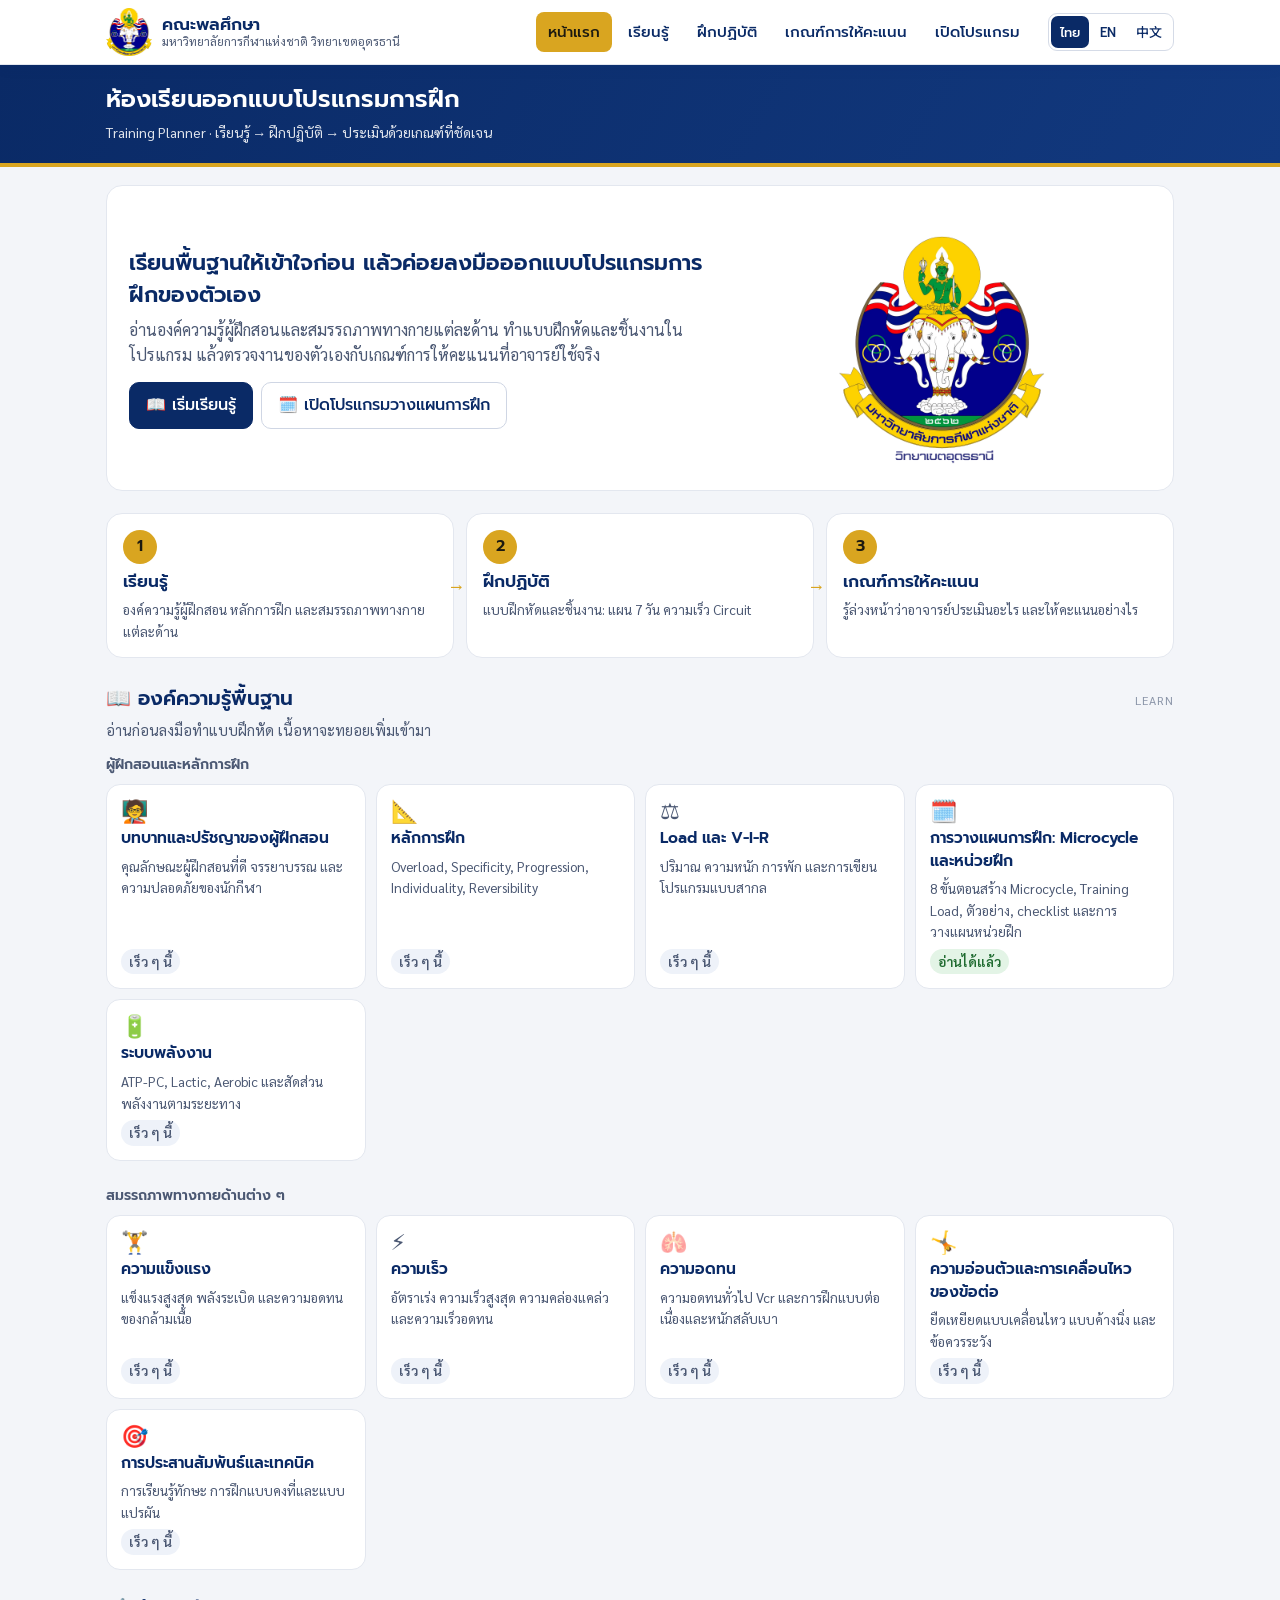
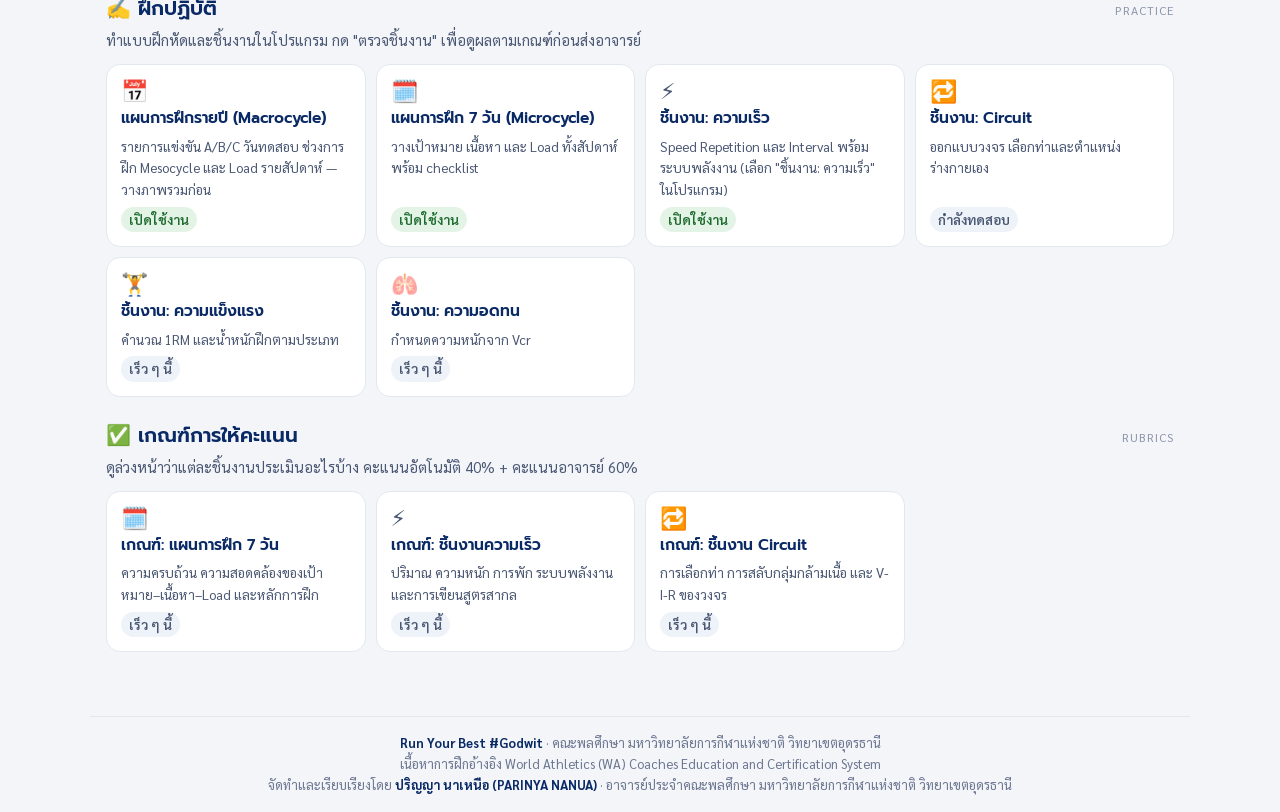
==== commit e487e33a: "Add Macrocycle (annual plan) page and home-page card Competitions A/B/C, fitness and physiological t" ====
--- a/index.html
+++ b/index.html
@@ -124,6 +124,7 @@
   <div class="section-title" id="practice"><h2>✍️ ฝึกปฏิบัติ</h2><span class="en">PRACTICE</span></div>
   <p class="lead">ทำแบบฝึกหัดและชิ้นงานในโปรแกรม กด "ตรวจชิ้นงาน" เพื่อดูผลตามเกณฑ์ก่อนส่งอาจารย์</p>
   <div class="grid">
+    <a class="topic" href="macrocycle.html"><span class="ic">📅</span><b>แผนการฝึกรายปี (Macrocycle)</b><span>รายการแข่งขัน A/B/C วันทดสอบ ช่วงการฝึก Mesocycle และ Load รายสัปดาห์ — วางภาพรวมก่อน</span><span class="tag open">เปิดใช้งาน</span></a>
     <a class="topic" href="planner.html"><span class="ic">🗓️</span><b>แผนการฝึก 7 วัน (Microcycle)</b><span>วางเป้าหมาย เนื้อหา และ Load ทั้งสัปดาห์ พร้อม checklist</span><span class="tag open">เปิดใช้งาน</span></a>
     <a class="topic" href="planner.html"><span class="ic">⚡</span><b>ชิ้นงาน: ความเร็ว</b><span>Speed Repetition และ Interval พร้อมระบบพลังงาน (เลือก "ชิ้นงาน: ความเร็ว" ในโปรแกรม)</span><span class="tag open">เปิดใช้งาน</span></a>
     <div class="topic"><span class="ic">🔁</span><b>ชิ้นงาน: Circuit</b><span>ออกแบบวงจร เลือกท่าและตำแหน่งร่างกายเอง</span><span class="tag">กำลังทดสอบ</span></div>
@@ -145,6 +146,8 @@
 /* 3 ภาษา (ไทย / English / 中文): ข้อความไทยในหน้าเป็นต้นฉบับ แปลโดยเทียบข้อความทั้งก้อน (ไม่ต้องแก้ markup) · จำภาษาที่เลือกไว้ในเครื่อง */
 (function () {
   var T = {
+    'แผนการฝึกรายปี (Macrocycle)': ['Annual training plan (Macrocycle)', '年度训练计划(大周期)'],
+    'รายการแข่งขัน A/B/C วันทดสอบ ช่วงการฝึก Mesocycle และ Load รายสัปดาห์ — วางภาพรวมก่อน': ['A/B/C competitions, test dates, training periods, mesocycles and weekly Load — see the whole year first', 'A/B/C 级比赛、测试日期、训练阶段、中周期与每周负荷——先看全年'],
     'จัดทำและเรียบเรียงโดย': ['Compiled and edited by', '编写与整理'],
     'ปริญญา นาเหนือ (PARINYA NANUA)': ['Parinya Nanua', 'Parinya Nanua（ปริญญา นาเหนือ）'],
     '· อาจารย์ประจำคณะพลศึกษา มหาวิทยาลัยการกีฬาแห่งชาติ วิทยาเขตอุดรธานี': ['· Lecturer, Faculty of Physical Education, Thailand National Sports University, Udon Thani Campus', '· 泰国国立体育大学乌隆他尼校区 体育学院 教师'],
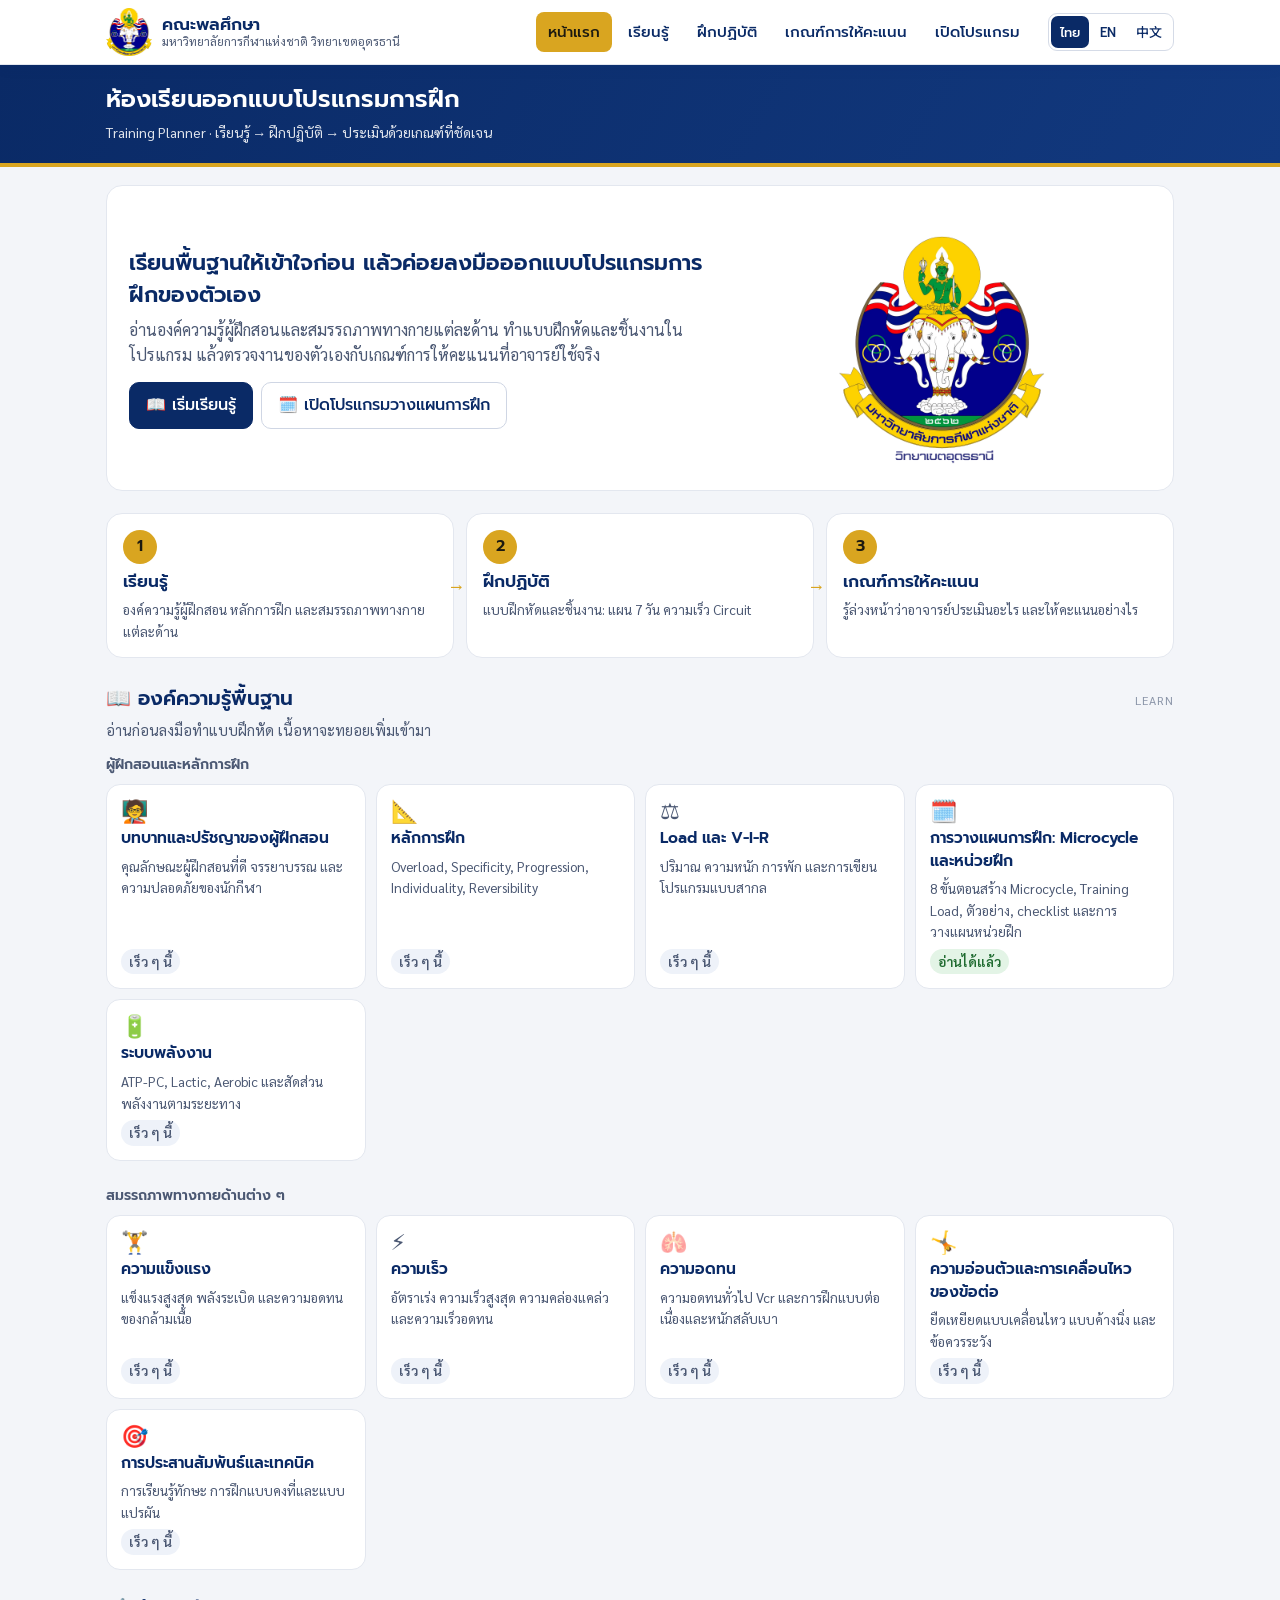
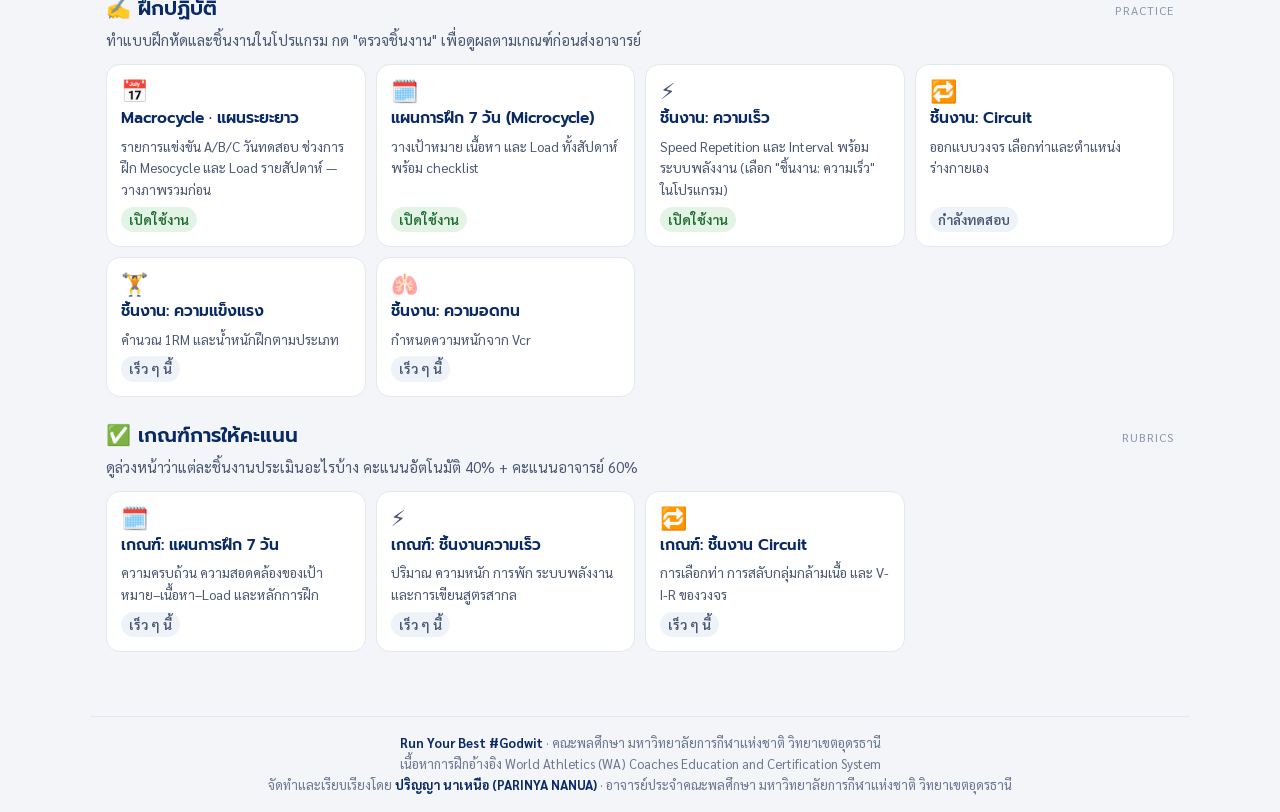
==== commit fb20059b: "Macrocycle: one-page PDF with athlete header; Macrocycle naming; smaller bar labels - Athlete summar" ====
--- a/index.html
+++ b/index.html
@@ -124,7 +124,7 @@
   <div class="section-title" id="practice"><h2>✍️ ฝึกปฏิบัติ</h2><span class="en">PRACTICE</span></div>
   <p class="lead">ทำแบบฝึกหัดและชิ้นงานในโปรแกรม กด "ตรวจชิ้นงาน" เพื่อดูผลตามเกณฑ์ก่อนส่งอาจารย์</p>
   <div class="grid">
-    <a class="topic" href="macrocycle.html"><span class="ic">📅</span><b>แผนการฝึกรายปี (Macrocycle)</b><span>รายการแข่งขัน A/B/C วันทดสอบ ช่วงการฝึก Mesocycle และ Load รายสัปดาห์ — วางภาพรวมก่อน</span><span class="tag open">เปิดใช้งาน</span></a>
+    <a class="topic" href="macrocycle.html"><span class="ic">📅</span><b>Macrocycle · แผนระยะยาว</b><span>รายการแข่งขัน A/B/C วันทดสอบ ช่วงการฝึก Mesocycle และ Load รายสัปดาห์ — วางภาพรวมก่อน</span><span class="tag open">เปิดใช้งาน</span></a>
     <a class="topic" href="planner.html"><span class="ic">🗓️</span><b>แผนการฝึก 7 วัน (Microcycle)</b><span>วางเป้าหมาย เนื้อหา และ Load ทั้งสัปดาห์ พร้อม checklist</span><span class="tag open">เปิดใช้งาน</span></a>
     <a class="topic" href="planner.html"><span class="ic">⚡</span><b>ชิ้นงาน: ความเร็ว</b><span>Speed Repetition และ Interval พร้อมระบบพลังงาน (เลือก "ชิ้นงาน: ความเร็ว" ในโปรแกรม)</span><span class="tag open">เปิดใช้งาน</span></a>
     <div class="topic"><span class="ic">🔁</span><b>ชิ้นงาน: Circuit</b><span>ออกแบบวงจร เลือกท่าและตำแหน่งร่างกายเอง</span><span class="tag">กำลังทดสอบ</span></div>
@@ -146,7 +146,7 @@
 /* 3 ภาษา (ไทย / English / 中文): ข้อความไทยในหน้าเป็นต้นฉบับ แปลโดยเทียบข้อความทั้งก้อน (ไม่ต้องแก้ markup) · จำภาษาที่เลือกไว้ในเครื่อง */
 (function () {
   var T = {
-    'แผนการฝึกรายปี (Macrocycle)': ['Annual training plan (Macrocycle)', '年度训练计划(大周期)'],
+    'Macrocycle · แผนระยะยาว': ['Macrocycle · long-term plan', '大周期 · 长期计划'],
     'รายการแข่งขัน A/B/C วันทดสอบ ช่วงการฝึก Mesocycle และ Load รายสัปดาห์ — วางภาพรวมก่อน': ['A/B/C competitions, test dates, training periods, mesocycles and weekly Load — see the whole year first', 'A/B/C 级比赛、测试日期、训练阶段、中周期与每周负荷——先看全年'],
     'จัดทำและเรียบเรียงโดย': ['Compiled and edited by', '编写与整理'],
     'ปริญญา นาเหนือ (PARINYA NANUA)': ['Parinya Nanua', 'Parinya Nanua（ปริญญา นาเหนือ）'],
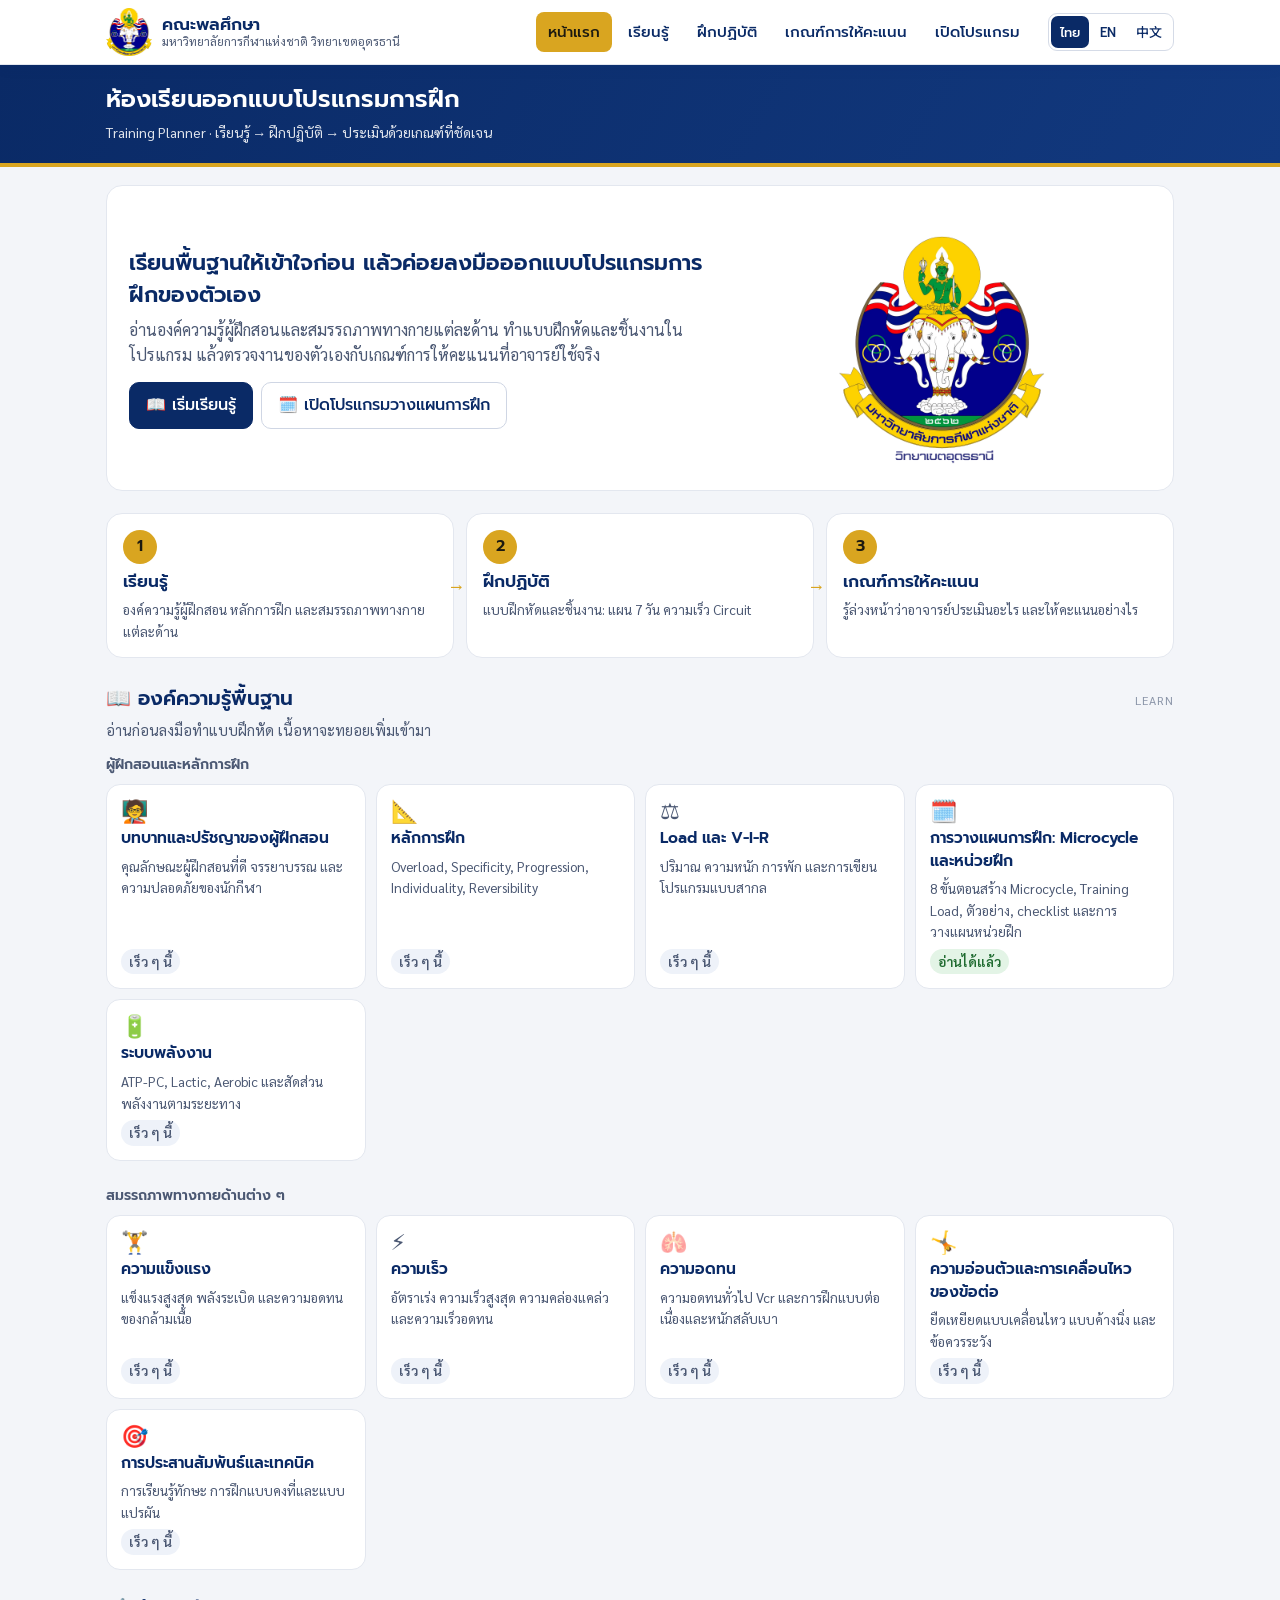
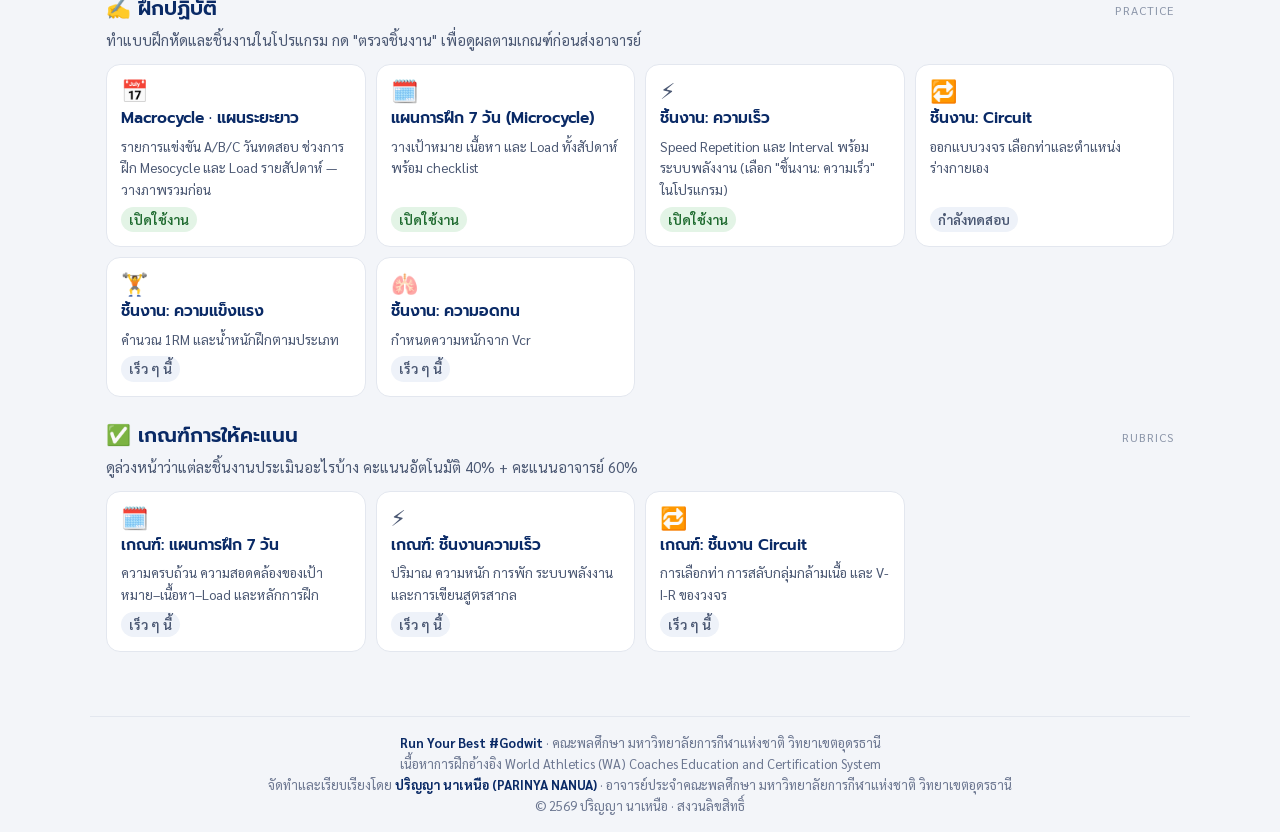
==== commit 10b5e136: "Initial published build Co-Authored-By: Claude Opus 5.5 <noreply@anthropic.com>" ====
--- a/index.html
+++ b/index.html
@@ -5,210 +5,70 @@
 <meta name="viewport" content="width=device-width, initial-scale=1">
 <title>ห้องเรียนออกแบบโปรแกรมการฝึก · คณะพลศึกษา</title>
 <meta name="description" content="เรียนรู้องค์ความรู้ผู้ฝึกสอนและสมรรถภาพทางกาย ฝึกออกแบบโปรแกรมการฝึก และดูเกณฑ์การให้คะแนน — คณะพลศึกษา มหาวิทยาลัยการกีฬาแห่งชาติ วิทยาเขตอุดรธานี">
-<style>
-  /* หน้าแรกของเว็บ: เส้นทางการเรียน เรียนรู้ → ฝึกปฏิบัติ → เกณฑ์การให้คะแนน (สไตล์เดียวกับระบบกิจกรรมคณะ ใช้ theme.css ร่วม) */
-  * { box-sizing: border-box; }
-  body { margin: 0; color: #1d2433; line-height: 1.6; }
-  main { max-width: 1100px; margin: 0 auto; padding: 18px 16px 40px; }
-  a { color: inherit; }
-  .hero { display: grid; grid-template-columns: minmax(0, 1.4fr) minmax(0, 1fr); gap: 18px; align-items: center; background: #fff; border: 1px solid #e3e7ef; border-radius: 16px; padding: 22px; margin-bottom: 22px; }
-  .hero h2 { margin: 0 0 6px; font-size: 22px; color: var(--brand-navy); line-height: 1.35; }
-  .hero p { margin: 0 0 14px; color: #4b5873; }
-  .hero img { width: 100%; max-width: 260px; justify-self: center; height: auto; }
-  .cta { display: flex; flex-wrap: wrap; gap: 8px; }
-  .btn { display: inline-flex; align-items: center; gap: 8px; text-decoration: none; font-family: 'Prompt', sans-serif; font-weight: 500; padding: 10px 16px; border-radius: 10px; border: 1px solid #cfd6e4; background: #fff; color: var(--brand-navy); min-height: 44px; }
-  .btn.primary { background: var(--brand-navy); border-color: var(--brand-navy); color: #fff; }
-  .btn:hover { filter: brightness(1.06); }
-  .path { display: grid; grid-template-columns: repeat(3, minmax(0, 1fr)); gap: 12px; margin-bottom: 26px; }
-  .step { position: relative; background: #fff; border: 1px solid #e3e7ef; border-radius: 16px; padding: 16px 16px 14px; text-decoration: none; display: flex; flex-direction: column; gap: 4px; }
-  .step:hover { border-color: var(--brand-gold); }
-  .step .n { width: 34px; height: 34px; border-radius: 50%; display: grid; place-items: center; font-family: 'Prompt', sans-serif; font-weight: 600; background: var(--brand-gold); color: #1d1a10; }
-  .step b { font-family: 'Prompt', sans-serif; font-weight: 600; font-size: 17px; color: var(--brand-navy); }
-  .step small { color: #4b5873; font-size: 13.5px; }
-  .step:not(:last-child)::after { content: '→'; position: absolute; right: -11px; top: 50%; transform: translateY(-50%); color: var(--brand-gold); font-weight: 700; font-size: 18px; z-index: 1; }
-  .section-title { display: flex; align-items: baseline; justify-content: space-between; gap: 10px; flex-wrap: wrap; margin: 6px 0 10px; scroll-margin-top: 80px; }
-  .section-title h2 { margin: 0; font-size: 20px; color: var(--brand-navy); }
-  .section-title .en { font-size: 12px; letter-spacing: .08em; color: #8a94a8; }
-  .lead { margin: -4px 0 12px; color: #4b5873; font-size: 14.5px; }
-  .grid { display: grid; grid-template-columns: repeat(auto-fill, minmax(220px, 1fr)); gap: 10px; margin-bottom: 24px; }
-  .topic { background: #fff; border: 1px solid #e3e7ef; border-radius: 14px; padding: 14px; display: flex; flex-direction: column; gap: 6px; text-decoration: none; min-height: 118px; }
-  a.topic:hover { border-color: var(--brand-navy-2); }
-  .topic .ic { font-size: 22px; line-height: 1; }
-  .topic b { font-family: 'Prompt', sans-serif; font-weight: 600; color: var(--brand-navy); font-size: 15.5px; line-height: 1.35; }
-  .topic span { color: #4b5873; font-size: 13.5px; }
-  .tag { align-self: flex-start; margin-top: auto; font-size: 12px; font-weight: 600; padding: 2px 8px; border-radius: 999px; background: #eef2f9; color: #4b5873; }
-  .tag.open { background: #e3f4e6; color: #1f6b30; }
-  .grp { font-family: 'Prompt', sans-serif; font-weight: 600; color: #4b5873; font-size: 14px; margin: 4px 0 8px; }
-  footer { max-width: 1100px; margin: 0 auto; padding: 16px; border-top: 1px solid #e3e7ef; color: #6b7690; font-size: 13px; text-align: center; }
-  footer b { color: var(--brand-navy); }
-  .lang { display: inline-flex; border: 1px solid #d5dbe7; border-radius: 9px; padding: 2px; gap: 2px; flex: none; }
-  .lang button { border: 0; background: transparent; color: var(--brand-navy); font-family: 'Prompt', sans-serif; font-weight: 500; font-size: 13px; padding: 5px 9px; border-radius: 7px; cursor: pointer; min-height: 32px; }
-  .lang button[aria-pressed="true"] { background: var(--brand-navy); color: #fff; }
-  @media (max-width: 760px) {
-    /* มือถือ: แถวแรก = ตรา+ชื่อ (ยืดได้) กับปุ่มภาษา, แถวสอง = เมนู */
-    header.site .brand { flex: 1 1 0; min-width: 0; order: 1; }
-    header.site .lang { order: 2; }
-    header.site nav { order: 3; }
-    .lang button { padding: 5px 7px; }
-    .hero { grid-template-columns: 1fr; padding: 16px; }
-    .hero img { max-width: 170px; order: -1; }
-    .path { grid-template-columns: 1fr; }
-    .step:not(:last-child)::after { content: '↓'; right: 50%; top: auto; bottom: -15px; transform: translateX(50%); }
-  }
-</style>
+<style>*{box-sizing:border-box}body{margin:0;color:#1d2433;line-height:1.6}main{max-width:1100px;margin:0 auto;padding:18px 16px 40px}a{color:inherit}.hero{display:grid;grid-template-columns:minmax(0,1.4fr) minmax(0,1fr);gap:18px;align-items:center;background:#fff;border:1px solid #e3e7ef;border-radius:16px;padding:22px;margin-bottom:22px}.hero h2{margin:0 0 6px;font-size:22px;color:var(--brand-navy);line-height:1.35}.hero p{margin:0 0 14px;color:#4b5873}.hero img{width:100%;max-width:260px;justify-self:center;height:auto}.cta{display:flex;flex-wrap:wrap;gap:8px}.btn{display:inline-flex;align-items:center;gap:8px;text-decoration:none;font-family:Prompt,sans-serif;font-weight:500;padding:10px 16px;border-radius:10px;border:1px solid #cfd6e4;background:#fff;color:var(--brand-navy);min-height:44px}.btn.primary{background:var(--brand-navy);border-color:var(--brand-navy);color:#fff}.btn:hover{filter:brightness(1.06)}.path{display:grid;grid-template-columns:repeat(3,minmax(0,1fr));gap:12px;margin-bottom:26px}.step{position:relative;background:#fff;border:1px solid #e3e7ef;border-radius:16px;padding:16px 16px 14px;text-decoration:none;display:flex;flex-direction:column;gap:4px}.step:hover{border-color:var(--brand-gold)}.step .n{width:34px;height:34px;border-radius:50%;display:grid;place-items:center;font-family:Prompt,sans-serif;font-weight:600;background:var(--brand-gold);color:#1d1a10}.step b{font-family:Prompt,sans-serif;font-weight:600;font-size:17px;color:var(--brand-navy)}.step small{color:#4b5873;font-size:13.5px}.step:not(:last-child):after{content:"→";position:absolute;right:-11px;top:50%;transform:translateY(-50%);color:var(--brand-gold);font-weight:700;font-size:18px;z-index:1}.section-title{display:flex;align-items:baseline;justify-content:space-between;gap:10px;flex-wrap:wrap;margin:6px 0 10px;scroll-margin-top:80px}.section-title h2{margin:0;font-size:20px;color:var(--brand-navy)}.section-title .en{font-size:12px;letter-spacing:.08em;color:#8a94a8}.lead{margin:-4px 0 12px;color:#4b5873;font-size:14.5px}.grid{display:grid;grid-template-columns:repeat(auto-fill,minmax(220px,1fr));gap:10px;margin-bottom:24px}.topic{background:#fff;border:1px solid #e3e7ef;border-radius:14px;padding:14px;display:flex;flex-direction:column;gap:6px;text-decoration:none;min-height:118px}a.topic:hover{border-color:var(--brand-navy-2)}.topic .ic{font-size:22px;line-height:1}.topic b{font-family:Prompt,sans-serif;font-weight:600;color:var(--brand-navy);font-size:15.5px;line-height:1.35}.topic span{color:#4b5873;font-size:13.5px}.tag{align-self:flex-start;margin-top:auto;font-size:12px;font-weight:600;padding:2px 8px;border-radius:999px;background:#eef2f9;color:#4b5873}.tag.open{background:#e3f4e6;color:#1f6b30}.grp{font-family:Prompt,sans-serif;font-weight:600;color:#4b5873;font-size:14px;margin:4px 0 8px}footer{max-width:1100px;margin:0 auto;padding:16px;border-top:1px solid #e3e7ef;color:#6b7690;font-size:13px;text-align:center}footer b{color:var(--brand-navy)}.lang{display:inline-flex;border:1px solid #d5dbe7;border-radius:9px;padding:2px;gap:2px;flex:none}.lang button{border:0;background:transparent;color:var(--brand-navy);font-family:Prompt,sans-serif;font-weight:500;font-size:13px;padding:5px 9px;border-radius:7px;cursor:pointer;min-height:32px}.lang button[aria-pressed=true]{background:var(--brand-navy);color:#fff}@media (max-width: 760px){header.site .brand{flex:1 1 0;min-width:0;order:1}header.site .lang{order:2}header.site nav{order:3}.lang button{padding:5px 7px}.hero{grid-template-columns:1fr;padding:16px}.hero img{max-width:170px;order:-1}.path{grid-template-columns:1fr}.step:not(:last-child):after{content:"↓";right:50%;top:auto;bottom:-15px;transform:translate(50%)}}</style>
 <link rel="stylesheet" href="theme.css">
 <link rel="stylesheet" href="https://fonts.googleapis.com/css2?family=Noto+Sans+SC:wght@400;500;600;700&display=swap">
-<style>
-  /* สมดุลตัวอักษร 3 ภาษา (วัดแล้ว 17 ต.ค. 2569): ที่ขนาด CSS เท่ากัน ตัวจีนดูใหญ่/หนาสุด อังกฤษรองลงมา ไทยเล็กสุด
-     ไทยเป็นฐาน (--fs:1) แล้วย่ออังกฤษ/จีนลงเล็กน้อยให้ดูขนาดใกล้กัน · จีนใช้ Noto Sans SC ทุกเครื่อง (เดิมใช้ฟอนต์ของเครื่อง ไม่เหมือนกัน) */
-  :root { --fs: 1; } html[lang="en"] { --fs: .95; } html[lang="zh"] { --fs: .9; }
-  body, header.site .brand b, header.site nav a, .band h1, h2, .btn, .step b, .topic b, .grp, .lang button { font-family: 'Prompt', 'Noto Sans SC', sans-serif; }
-  body, .hero p, .step small, .topic span, .lead, footer, header.site .brand small, .band p { font-family: 'Sarabun', 'Noto Sans SC', system-ui, sans-serif; }
-  html[lang="zh"] h1, html[lang="zh"] h2, html[lang="zh"] b, html[lang="zh"] .btn { font-weight: 500; letter-spacing: .02em; }
-  body { font-size: calc(16px * var(--fs)); }
-  header.site .brand b { font-size: calc(17px * var(--fs)); } header.site .brand small { font-size: calc(12px * var(--fs)); } header.site nav a { font-size: calc(15px * var(--fs)); }
-  .band h1 { font-size: calc(24px * var(--fs)); } .band p { font-size: calc(14px * var(--fs)); }
-  .hero h2 { font-size: calc(22px * var(--fs)); } .btn { font-size: calc(16px * var(--fs)); }
-  .step b { font-size: calc(17px * var(--fs)); } .step small { font-size: calc(13.5px * var(--fs)); }
-  .section-title h2 { font-size: calc(20px * var(--fs)); } .lead { font-size: calc(14.5px * var(--fs)); } .grp { font-size: calc(14px * var(--fs)); }
-  .topic b { font-size: calc(15.5px * var(--fs)); } .topic span { font-size: calc(13.5px * var(--fs)); } .tag { font-size: calc(12px * var(--fs)); }
-  footer { font-size: calc(13px * var(--fs)); }
-  html[lang="th"] h1, html[lang="th"] h2, html[lang="th"] .topic b { line-height: 1.45; } /* วรรณยุกต์ไทยไม่ชนบรรทัด */
-  @media (max-width: 720px) { .band h1 { font-size: calc(20px * var(--fs)); } header.site .brand b { font-size: calc(15px * var(--fs)); } header.site nav a { font-size: calc(14px * var(--fs)); } }
-</style>
+<style>:root{--fs: 1}html[lang=en]{--fs: .95}html[lang=zh]{--fs: .9}body,header.site .brand b,header.site nav a,.band h1,h2,.btn,.step b,.topic b,.grp,.lang button{font-family:Prompt,Noto Sans SC,sans-serif}body,.hero p,.step small,.topic span,.lead,footer,header.site .brand small,.band p{font-family:Sarabun,Noto Sans SC,system-ui,sans-serif}html[lang=zh] h1,html[lang=zh] h2,html[lang=zh] b,html[lang=zh] .btn{font-weight:500;letter-spacing:.02em}body{font-size:calc(16px * var(--fs))}header.site .brand b{font-size:calc(17px * var(--fs))}header.site .brand small{font-size:calc(12px * var(--fs))}header.site nav a{font-size:calc(15px * var(--fs))}.band h1{font-size:calc(24px * var(--fs))}.band p{font-size:calc(14px * var(--fs))}.hero h2{font-size:calc(22px * var(--fs))}.btn{font-size:calc(16px * var(--fs))}.step b{font-size:calc(17px * var(--fs))}.step small{font-size:calc(13.5px * var(--fs))}.section-title h2{font-size:calc(20px * var(--fs))}.lead{font-size:calc(14.5px * var(--fs))}.grp{font-size:calc(14px * var(--fs))}.topic b{font-size:calc(15.5px * var(--fs))}.topic span{font-size:calc(13.5px * var(--fs))}.tag{font-size:calc(12px * var(--fs))}footer{font-size:calc(13px * var(--fs))}html[lang=th] h1,html[lang=th] h2,html[lang=th] .topic b{line-height:1.45}@media (max-width: 720px){.band h1{font-size:calc(20px * var(--fs))}header.site .brand b{font-size:calc(15px * var(--fs))}header.site nav a{font-size:calc(14px * var(--fs))}}</style>
 <link rel="icon" href="logo-mark.png">
 </head>
 <body>
 <header class="site"><div class="wrap">
-  <a class="brand" href="index.html"><img src="logo-mark.png" alt="ตรามหาวิทยาลัยการกีฬาแห่งชาติ"><span><b>คณะพลศึกษา</b><small>มหาวิทยาลัยการกีฬาแห่งชาติ วิทยาเขตอุดรธานี</small></span></a>
-  <nav aria-label="เมนูหลัก"><a href="index.html" aria-current="page">หน้าแรก</a><a href="#learn">เรียนรู้</a><a href="#practice">ฝึกปฏิบัติ</a><a href="#rubric">เกณฑ์การให้คะแนน</a><a href="planner.html">เปิดโปรแกรม</a></nav>
-  <div class="lang" role="group" aria-label="ภาษา / Language / 语言"><button type="button" data-lang="th">ไทย</button><button type="button" data-lang="en">EN</button><button type="button" data-lang="zh">中文</button></div>
+<a class="brand" href="index.html"><img src="logo-mark.png" alt="ตรามหาวิทยาลัยการกีฬาแห่งชาติ"><span><b>คณะพลศึกษา</b><small>มหาวิทยาลัยการกีฬาแห่งชาติ วิทยาเขตอุดรธานี</small></span></a>
+<nav aria-label="เมนูหลัก"><a href="index.html" aria-current="page">หน้าแรก</a><a href="#learn">เรียนรู้</a><a href="#practice">ฝึกปฏิบัติ</a><a href="#rubric">เกณฑ์การให้คะแนน</a><a href="planner.html">เปิดโปรแกรม</a></nav>
+<div class="lang" role="group" aria-label="ภาษา / Language / 语言"><button type="button" data-lang="th">ไทย</button><button type="button" data-lang="en">EN</button><button type="button" data-lang="zh">中文</button></div>
 </div></header>
 <section class="band"><div class="wrap"><div class="titles"><h1>ห้องเรียนออกแบบโปรแกรมการฝึก</h1><p>Training Planner · เรียนรู้ → ฝึกปฏิบัติ → ประเมินด้วยเกณฑ์ที่ชัดเจน</p></div></div></section>
-
 <main>
-  <section class="hero">
-    <div>
-      <h2>เรียนพื้นฐานให้เข้าใจก่อน แล้วค่อยลงมือออกแบบโปรแกรมการฝึกของตัวเอง</h2>
-      <p>อ่านองค์ความรู้ผู้ฝึกสอนและสมรรถภาพทางกายแต่ละด้าน ทำแบบฝึกหัดและชิ้นงานในโปรแกรม แล้วตรวจงานของตัวเองกับเกณฑ์การให้คะแนนที่อาจารย์ใช้จริง</p>
-      <div class="cta"><a class="btn primary" href="#learn">📖 เริ่มเรียนรู้</a><a class="btn" href="planner.html">🗓️ เปิดโปรแกรมวางแผนการฝึก</a></div>
-    </div>
-    <img src="logo-full-th.webp" alt="ตรามหาวิทยาลัยการกีฬาแห่งชาติ วิทยาเขตอุดรธานี" width="1300" height="1300">
-  </section>
-
-  <div class="path" aria-label="เส้นทางการเรียน">
-    <a class="step" href="#learn"><span class="n">1</span><b>เรียนรู้</b><small>องค์ความรู้ผู้ฝึกสอน หลักการฝึก และสมรรถภาพทางกายแต่ละด้าน</small></a>
-    <a class="step" href="#practice"><span class="n">2</span><b>ฝึกปฏิบัติ</b><small>แบบฝึกหัดและชิ้นงาน: แผน 7 วัน ความเร็ว Circuit</small></a>
-    <a class="step" href="#rubric"><span class="n">3</span><b>เกณฑ์การให้คะแนน</b><small>รู้ล่วงหน้าว่าอาจารย์ประเมินอะไร และให้คะแนนอย่างไร</small></a>
-  </div>
-
-  <div class="section-title" id="learn"><h2>📖 องค์ความรู้พื้นฐาน</h2><span class="en">LEARN</span></div>
-  <p class="lead">อ่านก่อนลงมือทำแบบฝึกหัด เนื้อหาจะทยอยเพิ่มเข้ามา</p>
-  <p class="grp">ผู้ฝึกสอนและหลักการฝึก</p>
-  <div class="grid">
-    <div class="topic"><span class="ic">🧑‍🏫</span><b>บทบาทและปรัชญาของผู้ฝึกสอน</b><span>คุณลักษณะผู้ฝึกสอนที่ดี จรรยาบรรณ และความปลอดภัยของนักกีฬา</span><span class="tag">เร็ว ๆ นี้</span></div>
-    <div class="topic"><span class="ic">📐</span><b>หลักการฝึก</b><span>Overload, Specificity, Progression, Individuality, Reversibility</span><span class="tag">เร็ว ๆ นี้</span></div>
-    <div class="topic"><span class="ic">⚖️</span><b>Load และ V-I-R</b><span>ปริมาณ ความหนัก การพัก และการเขียนโปรแกรมแบบสากล</span><span class="tag">เร็ว ๆ นี้</span></div>
-    <a class="topic" href="learn-planning.html"><span class="ic">🗓️</span><b>การวางแผนการฝึก: Microcycle และหน่วยฝึก</b><span>8 ขั้นตอนสร้าง Microcycle, Training Load, ตัวอย่าง, checklist และการวางแผนหน่วยฝึก</span><span class="tag open">อ่านได้แล้ว</span></a>
-    <div class="topic"><span class="ic">🔋</span><b>ระบบพลังงาน</b><span>ATP-PC, Lactic, Aerobic และสัดส่วนพลังงานตามระยะทาง</span><span class="tag">เร็ว ๆ นี้</span></div>
-  </div>
-  <p class="grp">สมรรถภาพทางกายด้านต่าง ๆ</p>
-  <div class="grid">
-    <div class="topic"><span class="ic">🏋️</span><b>ความแข็งแรง</b><span>แข็งแรงสูงสุด พลังระเบิด และความอดทนของกล้ามเนื้อ</span><span class="tag">เร็ว ๆ นี้</span></div>
-    <div class="topic"><span class="ic">⚡</span><b>ความเร็ว</b><span>อัตราเร่ง ความเร็วสูงสุด ความคล่องแคล่ว และความเร็วอดทน</span><span class="tag">เร็ว ๆ นี้</span></div>
-    <div class="topic"><span class="ic">🫁</span><b>ความอดทน</b><span>ความอดทนทั่วไป Vcr และการฝึกแบบต่อเนื่องและหนักสลับเบา</span><span class="tag">เร็ว ๆ นี้</span></div>
-    <div class="topic"><span class="ic">🤸</span><b>ความอ่อนตัวและการเคลื่อนไหวของข้อต่อ</b><span>ยืดเหยียดแบบเคลื่อนไหว แบบค้างนิ่ง และข้อควรระวัง</span><span class="tag">เร็ว ๆ นี้</span></div>
-    <div class="topic"><span class="ic">🎯</span><b>การประสานสัมพันธ์และเทคนิค</b><span>การเรียนรู้ทักษะ การฝึกแบบคงที่และแบบแปรผัน</span><span class="tag">เร็ว ๆ นี้</span></div>
-  </div>
-
-  <div class="section-title" id="practice"><h2>✍️ ฝึกปฏิบัติ</h2><span class="en">PRACTICE</span></div>
-  <p class="lead">ทำแบบฝึกหัดและชิ้นงานในโปรแกรม กด "ตรวจชิ้นงาน" เพื่อดูผลตามเกณฑ์ก่อนส่งอาจารย์</p>
-  <div class="grid">
-    <a class="topic" href="macrocycle.html"><span class="ic">📅</span><b>Macrocycle · แผนระยะยาว</b><span>รายการแข่งขัน A/B/C วันทดสอบ ช่วงการฝึก Mesocycle และ Load รายสัปดาห์ — วางภาพรวมก่อน</span><span class="tag open">เปิดใช้งาน</span></a>
-    <a class="topic" href="planner.html"><span class="ic">🗓️</span><b>แผนการฝึก 7 วัน (Microcycle)</b><span>วางเป้าหมาย เนื้อหา และ Load ทั้งสัปดาห์ พร้อม checklist</span><span class="tag open">เปิดใช้งาน</span></a>
-    <a class="topic" href="planner.html"><span class="ic">⚡</span><b>ชิ้นงาน: ความเร็ว</b><span>Speed Repetition และ Interval พร้อมระบบพลังงาน (เลือก "ชิ้นงาน: ความเร็ว" ในโปรแกรม)</span><span class="tag open">เปิดใช้งาน</span></a>
-    <div class="topic"><span class="ic">🔁</span><b>ชิ้นงาน: Circuit</b><span>ออกแบบวงจร เลือกท่าและตำแหน่งร่างกายเอง</span><span class="tag">กำลังทดสอบ</span></div>
-    <div class="topic"><span class="ic">🏋️</span><b>ชิ้นงาน: ความแข็งแรง</b><span>คำนวณ 1RM และน้ำหนักฝึกตามประเภท</span><span class="tag">เร็ว ๆ นี้</span></div>
-    <div class="topic"><span class="ic">🫁</span><b>ชิ้นงาน: ความอดทน</b><span>กำหนดความหนักจาก Vcr</span><span class="tag">เร็ว ๆ นี้</span></div>
-  </div>
-
-  <div class="section-title" id="rubric"><h2>✅ เกณฑ์การให้คะแนน</h2><span class="en">RUBRICS</span></div>
-  <p class="lead">ดูล่วงหน้าว่าแต่ละชิ้นงานประเมินอะไรบ้าง คะแนนอัตโนมัติ 40% + คะแนนอาจารย์ 60%</p>
-  <div class="grid">
-    <div class="topic"><span class="ic">🗓️</span><b>เกณฑ์: แผนการฝึก 7 วัน</b><span>ความครบถ้วน ความสอดคล้องของเป้าหมาย–เนื้อหา–Load และหลักการฝึก</span><span class="tag">เร็ว ๆ นี้</span></div>
-    <div class="topic"><span class="ic">⚡</span><b>เกณฑ์: ชิ้นงานความเร็ว</b><span>ปริมาณ ความหนัก การพัก ระบบพลังงาน และการเขียนสูตรสากล</span><span class="tag">เร็ว ๆ นี้</span></div>
-    <div class="topic"><span class="ic">🔁</span><b>เกณฑ์: ชิ้นงาน Circuit</b><span>การเลือกท่า การสลับกลุ่มกล้ามเนื้อ และ V-I-R ของวงจร</span><span class="tag">เร็ว ๆ นี้</span></div>
-  </div>
+<section class="hero">
+<div>
+<h2>เรียนพื้นฐานให้เข้าใจก่อน แล้วค่อยลงมือออกแบบโปรแกรมการฝึกของตัวเอง</h2>
+<p>อ่านองค์ความรู้ผู้ฝึกสอนและสมรรถภาพทางกายแต่ละด้าน ทำแบบฝึกหัดและชิ้นงานในโปรแกรม แล้วตรวจงานของตัวเองกับเกณฑ์การให้คะแนนที่อาจารย์ใช้จริง</p>
+<div class="cta"><a class="btn primary" href="#learn">📖 เริ่มเรียนรู้</a><a class="btn" href="planner.html">🗓️ เปิดโปรแกรมวางแผนการฝึก</a></div>
+</div>
+<img src="logo-full-th.webp" alt="ตรามหาวิทยาลัยการกีฬาแห่งชาติ วิทยาเขตอุดรธานี" width="1300" height="1300">
+</section>
+<div class="path" aria-label="เส้นทางการเรียน">
+<a class="step" href="#learn"><span class="n">1</span><b>เรียนรู้</b><small>องค์ความรู้ผู้ฝึกสอน หลักการฝึก และสมรรถภาพทางกายแต่ละด้าน</small></a>
+<a class="step" href="#practice"><span class="n">2</span><b>ฝึกปฏิบัติ</b><small>แบบฝึกหัดและชิ้นงาน: แผน 7 วัน ความเร็ว Circuit</small></a>
+<a class="step" href="#rubric"><span class="n">3</span><b>เกณฑ์การให้คะแนน</b><small>รู้ล่วงหน้าว่าอาจารย์ประเมินอะไร และให้คะแนนอย่างไร</small></a>
+</div>
+<div class="section-title" id="learn"><h2>📖 องค์ความรู้พื้นฐาน</h2><span class="en">LEARN</span></div>
+<p class="lead">อ่านก่อนลงมือทำแบบฝึกหัด เนื้อหาจะทยอยเพิ่มเข้ามา</p>
+<p class="grp">ผู้ฝึกสอนและหลักการฝึก</p>
+<div class="grid">
+<div class="topic"><span class="ic">🧑‍🏫</span><b>บทบาทและปรัชญาของผู้ฝึกสอน</b><span>คุณลักษณะผู้ฝึกสอนที่ดี จรรยาบรรณ และความปลอดภัยของนักกีฬา</span><span class="tag">เร็ว ๆ นี้</span></div>
+<div class="topic"><span class="ic">📐</span><b>หลักการฝึก</b><span>Overload, Specificity, Progression, Individuality, Reversibility</span><span class="tag">เร็ว ๆ นี้</span></div>
+<div class="topic"><span class="ic">⚖️</span><b>Load และ V-I-R</b><span>ปริมาณ ความหนัก การพัก และการเขียนโปรแกรมแบบสากล</span><span class="tag">เร็ว ๆ นี้</span></div>
+<a class="topic" href="learn-planning.html"><span class="ic">🗓️</span><b>การวางแผนการฝึก: Microcycle และหน่วยฝึก</b><span>8 ขั้นตอนสร้าง Microcycle, Training Load, ตัวอย่าง, checklist และการวางแผนหน่วยฝึก</span><span class="tag open">อ่านได้แล้ว</span></a>
+<div class="topic"><span class="ic">🔋</span><b>ระบบพลังงาน</b><span>ATP-PC, Lactic, Aerobic และสัดส่วนพลังงานตามระยะทาง</span><span class="tag">เร็ว ๆ นี้</span></div>
+</div>
+<p class="grp">สมรรถภาพทางกายด้านต่าง ๆ</p>
+<div class="grid">
+<div class="topic"><span class="ic">🏋️</span><b>ความแข็งแรง</b><span>แข็งแรงสูงสุด พลังระเบิด และความอดทนของกล้ามเนื้อ</span><span class="tag">เร็ว ๆ นี้</span></div>
+<div class="topic"><span class="ic">⚡</span><b>ความเร็ว</b><span>อัตราเร่ง ความเร็วสูงสุด ความคล่องแคล่ว และความเร็วอดทน</span><span class="tag">เร็ว ๆ นี้</span></div>
+<div class="topic"><span class="ic">🫁</span><b>ความอดทน</b><span>ความอดทนทั่วไป Vcr และการฝึกแบบต่อเนื่องและหนักสลับเบา</span><span class="tag">เร็ว ๆ นี้</span></div>
+<div class="topic"><span class="ic">🤸</span><b>ความอ่อนตัวและการเคลื่อนไหวของข้อต่อ</b><span>ยืดเหยียดแบบเคลื่อนไหว แบบค้างนิ่ง และข้อควรระวัง</span><span class="tag">เร็ว ๆ นี้</span></div>
+<div class="topic"><span class="ic">🎯</span><b>การประสานสัมพันธ์และเทคนิค</b><span>การเรียนรู้ทักษะ การฝึกแบบคงที่และแบบแปรผัน</span><span class="tag">เร็ว ๆ นี้</span></div>
+</div>
+<div class="section-title" id="practice"><h2>✍️ ฝึกปฏิบัติ</h2><span class="en">PRACTICE</span></div>
+<p class="lead">ทำแบบฝึกหัดและชิ้นงานในโปรแกรม กด "ตรวจชิ้นงาน" เพื่อดูผลตามเกณฑ์ก่อนส่งอาจารย์</p>
+<div class="grid">
+<a class="topic" href="macrocycle.html"><span class="ic">📅</span><b>Macrocycle · แผนระยะยาว</b><span>รายการแข่งขัน A/B/C วันทดสอบ ช่วงการฝึก Mesocycle และ Load รายสัปดาห์ — วางภาพรวมก่อน</span><span class="tag open">เปิดใช้งาน</span></a>
+<a class="topic" href="planner.html"><span class="ic">🗓️</span><b>แผนการฝึก 7 วัน (Microcycle)</b><span>วางเป้าหมาย เนื้อหา และ Load ทั้งสัปดาห์ พร้อม checklist</span><span class="tag open">เปิดใช้งาน</span></a>
+<a class="topic" href="planner.html"><span class="ic">⚡</span><b>ชิ้นงาน: ความเร็ว</b><span>Speed Repetition และ Interval พร้อมระบบพลังงาน (เลือก "ชิ้นงาน: ความเร็ว" ในโปรแกรม)</span><span class="tag open">เปิดใช้งาน</span></a>
+<div class="topic"><span class="ic">🔁</span><b>ชิ้นงาน: Circuit</b><span>ออกแบบวงจร เลือกท่าและตำแหน่งร่างกายเอง</span><span class="tag">กำลังทดสอบ</span></div>
+<div class="topic"><span class="ic">🏋️</span><b>ชิ้นงาน: ความแข็งแรง</b><span>คำนวณ 1RM และน้ำหนักฝึกตามประเภท</span><span class="tag">เร็ว ๆ นี้</span></div>
+<div class="topic"><span class="ic">🫁</span><b>ชิ้นงาน: ความอดทน</b><span>กำหนดความหนักจาก Vcr</span><span class="tag">เร็ว ๆ นี้</span></div>
+</div>
+<div class="section-title" id="rubric"><h2>✅ เกณฑ์การให้คะแนน</h2><span class="en">RUBRICS</span></div>
+<p class="lead">ดูล่วงหน้าว่าแต่ละชิ้นงานประเมินอะไรบ้าง คะแนนอัตโนมัติ 40% + คะแนนอาจารย์ 60%</p>
+<div class="grid">
+<div class="topic"><span class="ic">🗓️</span><b>เกณฑ์: แผนการฝึก 7 วัน</b><span>ความครบถ้วน ความสอดคล้องของเป้าหมาย–เนื้อหา–Load และหลักการฝึก</span><span class="tag">เร็ว ๆ นี้</span></div>
+<div class="topic"><span class="ic">⚡</span><b>เกณฑ์: ชิ้นงานความเร็ว</b><span>ปริมาณ ความหนัก การพัก ระบบพลังงาน และการเขียนสูตรสากล</span><span class="tag">เร็ว ๆ นี้</span></div>
+<div class="topic"><span class="ic">🔁</span><b>เกณฑ์: ชิ้นงาน Circuit</b><span>การเลือกท่า การสลับกลุ่มกล้ามเนื้อ และ V-I-R ของวงจร</span><span class="tag">เร็ว ๆ นี้</span></div>
+</div>
 </main>
-
-<footer><b>Run Your Best #Godwit</b> · คณะพลศึกษา มหาวิทยาลัยการกีฬาแห่งชาติ วิทยาเขตอุดรธานี<br>เนื้อหาการฝึกอ้างอิง World Athletics (WA) Coaches Education and Certification System<br><span class="author">จัดทำและเรียบเรียงโดย <b>ปริญญา นาเหนือ (PARINYA NANUA)</b> · อาจารย์ประจำคณะพลศึกษา มหาวิทยาลัยการกีฬาแห่งชาติ วิทยาเขตอุดรธานี</span></footer>
-<script>
-/* 3 ภาษา (ไทย / English / 中文): ข้อความไทยในหน้าเป็นต้นฉบับ แปลโดยเทียบข้อความทั้งก้อน (ไม่ต้องแก้ markup) · จำภาษาที่เลือกไว้ในเครื่อง */
-(function () {
-  var T = {
-    'Macrocycle · แผนระยะยาว': ['Macrocycle · long-term plan', '大周期 · 长期计划'],
-    'รายการแข่งขัน A/B/C วันทดสอบ ช่วงการฝึก Mesocycle และ Load รายสัปดาห์ — วางภาพรวมก่อน': ['A/B/C competitions, test dates, training periods, mesocycles and weekly Load — see the whole year first', 'A/B/C 级比赛、测试日期、训练阶段、中周期与每周负荷——先看全年'],
-    'จัดทำและเรียบเรียงโดย': ['Compiled and edited by', '编写与整理'],
-    'ปริญญา นาเหนือ (PARINYA NANUA)': ['Parinya Nanua', 'Parinya Nanua（ปริญญา นาเหนือ）'],
-    '· อาจารย์ประจำคณะพลศึกษา มหาวิทยาลัยการกีฬาแห่งชาติ วิทยาเขตอุดรธานี': ['· Lecturer, Faculty of Physical Education, Thailand National Sports University, Udon Thani Campus', '· 泰国国立体育大学乌隆他尼校区 体育学院 教师'],
-    'คณะพลศึกษา': ['Faculty of Physical Education', '体育学院'],
-    'มหาวิทยาลัยการกีฬาแห่งชาติ วิทยาเขตอุดรธานี': ['Thailand National Sports University, Udon Thani Campus', '泰国国立体育大学 乌隆他尼校区'],
-    'หน้าแรก': ['Home', '首页'], 'เรียนรู้': ['Learn', '学习'], 'ฝึกปฏิบัติ': ['Practice', '练习'], 'เกณฑ์การให้คะแนน': ['Rubrics', '评分标准'], 'เปิดโปรแกรม': ['Open planner', '打开计划工具'],
-    'ห้องเรียนออกแบบโปรแกรมการฝึก': ['Training Program Design Classroom', '训练计划设计课堂'],
-    'Training Planner · เรียนรู้ → ฝึกปฏิบัติ → ประเมินด้วยเกณฑ์ที่ชัดเจน': ['Training Planner · Learn → Practice → Assess with clear criteria', 'Training Planner · 学习 → 练习 → 依明确标准评估'],
-    'เรียนพื้นฐานให้เข้าใจก่อน แล้วค่อยลงมือออกแบบโปรแกรมการฝึกของตัวเอง': ['Understand the basics first, then design your own training program', '先理解基础,再动手设计自己的训练计划'],
-    'อ่านองค์ความรู้ผู้ฝึกสอนและสมรรถภาพทางกายแต่ละด้าน ทำแบบฝึกหัดและชิ้นงานในโปรแกรม แล้วตรวจงานของตัวเองกับเกณฑ์การให้คะแนนที่อาจารย์ใช้จริง': ['Read the coaching and physical fitness knowledge, complete exercises and tasks in the planner, then check your work against the rubrics your instructor actually uses', '阅读教练知识和各项身体素质内容,在计划工具中完成练习和作业,再对照老师实际使用的评分标准检查自己的作品'],
-    '📖 เริ่มเรียนรู้': ['📖 Start learning', '📖 开始学习'], '🗓️ เปิดโปรแกรมวางแผนการฝึก': ['🗓️ Open the training planner', '🗓️ 打开训练计划工具'],
-    'องค์ความรู้ผู้ฝึกสอน หลักการฝึก และสมรรถภาพทางกายแต่ละด้าน': ['Coaching knowledge, training principles and each fitness component', '教练知识、训练原则及各项身体素质'],
-    'แบบฝึกหัดและชิ้นงาน: แผน 7 วัน ความเร็ว Circuit': ['Exercises and tasks: 7-day plan, speed, circuit', '练习与作业:7天计划、速度、循环训练'],
-    'รู้ล่วงหน้าว่าอาจารย์ประเมินอะไร และให้คะแนนอย่างไร': ['Know in advance what your instructor assesses and how it is scored', '提前了解老师评估什么以及如何评分'],
-    '📖 องค์ความรู้พื้นฐาน': ['📖 Core knowledge', '📖 基础知识'], 'อ่านก่อนลงมือทำแบบฝึกหัด เนื้อหาจะทยอยเพิ่มเข้ามา': ['Read before you start the exercises. More content is on the way', '做练习前先阅读,内容将陆续增加'],
-    'ผู้ฝึกสอนและหลักการฝึก': ['Coaching and training principles', '教练与训练原则'],
-    'บทบาทและปรัชญาของผู้ฝึกสอน': ['Role and philosophy of the coach', '教练的角色与理念'], 'คุณลักษณะผู้ฝึกสอนที่ดี จรรยาบรรณ และความปลอดภัยของนักกีฬา': ['Qualities of a good coach, ethics and athlete safety', '优秀教练的特质、职业道德与运动员安全'],
-    'หลักการฝึก': ['Training principles', '训练原则'],
-    'Load และ V-I-R': ['Load and V-I-R', '负荷与 V-I-R'], 'ปริมาณ ความหนัก การพัก และการเขียนโปรแกรมแบบสากล': ['Volume, intensity, recovery and international notation', '训练量、强度、休息及国际写法'],
-    'การวางแผนการฝึก: Microcycle และหน่วยฝึก': ['Training planning: microcycle and training session', '训练计划:小周期与训练课'],
-    '8 ขั้นตอนสร้าง Microcycle, Training Load, ตัวอย่าง, checklist และการวางแผนหน่วยฝึก': ['8 steps to build a microcycle, training load, examples, checklist and session planning', '构建小周期的8个步骤、训练负荷、示例、检查表及训练课计划'],
-    'ระบบพลังงาน': ['Energy systems', '能量系统'], 'ATP-PC, Lactic, Aerobic และสัดส่วนพลังงานตามระยะทาง': ['ATP-PC, lactic, aerobic and energy share by distance', 'ATP-PC、乳酸、有氧及按距离的供能比例'],
-    'สมรรถภาพทางกายด้านต่าง ๆ': ['Components of physical fitness', '各项身体素质'],
-    'ความแข็งแรง': ['Strength', '力量'], 'แข็งแรงสูงสุด พลังระเบิด และความอดทนของกล้ามเนื้อ': ['Maximum strength, explosive power and muscular endurance', '最大力量、爆发力与肌肉耐力'],
-    'ความเร็ว': ['Speed', '速度'], 'อัตราเร่ง ความเร็วสูงสุด ความคล่องแคล่ว และความเร็วอดทน': ['Acceleration, maximum speed, agility and speed endurance', '加速能力、最大速度、灵敏性与速度耐力'],
-    'ความอดทน': ['Endurance', '耐力'], 'ความอดทนทั่วไป Vcr และการฝึกแบบต่อเนื่องและหนักสลับเบา': ['General endurance, Vcr, continuous and interval training', '一般耐力、Vcr、持续训练与间歇训练'],
-    'ความอ่อนตัวและการเคลื่อนไหวของข้อต่อ': ['Flexibility and mobility', '柔韧性与关节活动度'], 'ยืดเหยียดแบบเคลื่อนไหว แบบค้างนิ่ง และข้อควรระวัง': ['Dynamic and static stretching, and precautions', '动态与静态拉伸及注意事项'],
-    'การประสานสัมพันธ์และเทคนิค': ['Coordination and technique', '协调与技术'], 'การเรียนรู้ทักษะ การฝึกแบบคงที่และแบบแปรผัน': ['Skill learning, constant and variable practice', '技能学习、恒定练习与变化练习'],
-    '✍️ ฝึกปฏิบัติ': ['✍️ Practice', '✍️ 练习'], 'ทำแบบฝึกหัดและชิ้นงานในโปรแกรม กด "ตรวจชิ้นงาน" เพื่อดูผลตามเกณฑ์ก่อนส่งอาจารย์': ['Do the exercises and tasks in the planner. Press "Check task" to see results against the criteria before submitting', '在计划工具中完成练习与作业,提交前点击"检查作业"查看按标准的结果'],
-    'แผนการฝึก 7 วัน (Microcycle)': ['7-day training plan (microcycle)', '7天训练计划(小周期)'], 'วางเป้าหมาย เนื้อหา และ Load ทั้งสัปดาห์ พร้อม checklist': ['Set goals, content and Load for the week, with a checklist', '安排一周的目标、内容与负荷,附检查表'],
-    'ชิ้นงาน: ความเร็ว': ['Task: Speed', '作业:速度'], 'Speed Repetition และ Interval พร้อมระบบพลังงาน (เลือก "ชิ้นงาน: ความเร็ว" ในโปรแกรม)': ['Speed repetition and interval work with energy systems (choose "Task: Speed" in the planner)', '速度重复与间歇训练及能量系统(在计划工具中选择"作业:速度")'],
-    'ชิ้นงาน: Circuit': ['Task: Circuit', '作业:循环训练'], 'ออกแบบวงจร เลือกท่าและตำแหน่งร่างกายเอง': ['Design a circuit and choose exercises and body areas yourself', '自行设计循环,选择动作与身体部位'],
-    'ชิ้นงาน: ความแข็งแรง': ['Task: Strength', '作业:力量'], 'คำนวณ 1RM และน้ำหนักฝึกตามประเภท': ['Calculate 1RM and training loads by type', '计算 1RM 及各类型的训练重量'],
-    'ชิ้นงาน: ความอดทน': ['Task: Endurance', '作业:耐力'], 'กำหนดความหนักจาก Vcr': ['Set intensity from Vcr', '依据 Vcr 设定强度'],
-    '✅ เกณฑ์การให้คะแนน': ['✅ Rubrics', '✅ 评分标准'], 'ดูล่วงหน้าว่าแต่ละชิ้นงานประเมินอะไรบ้าง คะแนนอัตโนมัติ 40% + คะแนนอาจารย์ 60%': ['See in advance what each task assesses: auto score 40% + instructor score 60%', '提前了解每项作业的评估内容:自动评分 40% + 老师评分 60%'],
-    'เกณฑ์: แผนการฝึก 7 วัน': ['Rubric: 7-day training plan', '标准:7天训练计划'], 'ความครบถ้วน ความสอดคล้องของเป้าหมาย–เนื้อหา–Load และหลักการฝึก': ['Completeness, goal–content–Load alignment and training principles', '完整性、目标–内容–负荷的一致性及训练原则'],
-    'เกณฑ์: ชิ้นงานความเร็ว': ['Rubric: speed task', '标准:速度作业'], 'ปริมาณ ความหนัก การพัก ระบบพลังงาน และการเขียนสูตรสากล': ['Volume, intensity, rest, energy system and international notation', '训练量、强度、休息、能量系统及国际写法'],
-    'เกณฑ์: ชิ้นงาน Circuit': ['Rubric: circuit task', '标准:循环训练作业'], 'การเลือกท่า การสลับกลุ่มกล้ามเนื้อ และ V-I-R ของวงจร': ['Exercise choice, alternating muscle groups and circuit V-I-R', '动作选择、肌群交替及循环的 V-I-R'],
-    'เร็ว ๆ นี้': ['Coming soon', '即将推出'], 'อ่านได้แล้ว': ['Ready to read', '可阅读'], 'เปิดใช้งาน': ['Open', '已开放'], 'กำลังทดสอบ': ['In testing', '测试中'],
-    '· คณะพลศึกษา มหาวิทยาลัยการกีฬาแห่งชาติ วิทยาเขตอุดรธานี': ['· Faculty of Physical Education, Thailand National Sports University, Udon Thani Campus', '· 泰国国立体育大学 乌隆他尼校区 体育学院'],
-    'เนื้อหาการฝึกอ้างอิง World Athletics (WA) Coaches Education and Certification System': ['Training content based on the World Athletics (WA) Coaches Education and Certification System', '训练内容参考 World Athletics (WA) 教练教育与认证体系']
-  };
-  var META = {
-    th: { title: 'ห้องเรียนออกแบบโปรแกรมการฝึก · คณะพลศึกษา', logo: 'logo-full-th.webp', alt: 'ตรามหาวิทยาลัยการกีฬาแห่งชาติ วิทยาเขตอุดรธานี' },
-    en: { title: 'Training Program Design Classroom · Faculty of Physical Education', logo: 'logo-full-en.webp', alt: 'Thailand National Sports University, Udon Thani Campus emblem' },
-    zh: { title: '训练计划设计课堂 · 体育学院', logo: 'logo-full-en.webp', alt: '泰国国立体育大学 乌隆他尼校区 校徽' }
-  };
-  var nodes = [], w = document.createTreeWalker(document.body, NodeFilter.SHOW_TEXT);
-  while (w.nextNode()) { var n = w.currentNode, k = n.nodeValue.trim(); if (T[k]) nodes.push([n, n.nodeValue, k]); }
-  function apply(lang) {
-    var i = lang === 'en' ? 0 : lang === 'zh' ? 1 : -1;
-    nodes.forEach(function (x) { x[0].nodeValue = i < 0 ? x[1] : x[1].replace(x[2], T[x[2]][i]); });
-    var m = META[lang] || META.th, img = document.querySelector('.hero img');
-    document.documentElement.lang = lang; document.title = m.title; if (img) { img.src = m.logo; img.alt = m.alt; }
-    document.querySelectorAll('.lang [data-lang]').forEach(function (b) { b.setAttribute('aria-pressed', b.dataset.lang === lang); });
-    try { localStorage.setItem('tp-site-lang', lang); } catch (e) {}
-  }
-  var saved = 'th'; try { saved = localStorage.getItem('tp-site-lang') || 'th'; } catch (e) {}
-  document.querySelectorAll('.lang [data-lang]').forEach(function (b) { b.addEventListener('click', function () { apply(b.dataset.lang); }); });
-  apply(['th', 'en', 'zh'].indexOf(saved) >= 0 ? saved : 'th');
-})();
-</script>
+<footer><b>Run Your Best #Godwit</b> · คณะพลศึกษา มหาวิทยาลัยการกีฬาแห่งชาติ วิทยาเขตอุดรธานี<br>เนื้อหาการฝึกอ้างอิง World Athletics (WA) Coaches Education and Certification System<br><span class="author">จัดทำและเรียบเรียงโดย <b>ปริญญา นาเหนือ (PARINYA NANUA)</b> · อาจารย์ประจำคณะพลศึกษา มหาวิทยาลัยการกีฬาแห่งชาติ วิทยาเขตอุดรธานี</span><br><span class="copy">© 2569 ปริญญา นาเหนือ · สงวนลิขสิทธิ์</span></footer>
+<script>(function(){for(var o={"© 2569 ปริญญา นาเหนือ · สงวนลิขสิทธิ์":["© 2026 Parinya Nanua · All rights reserved","© 2026 Parinya Nanua · 版权所有"],"Macrocycle · แผนระยะยาว":["Macrocycle · long-term plan","大周期 · 长期计划"],"รายการแข่งขัน A/B/C วันทดสอบ ช่วงการฝึก Mesocycle และ Load รายสัปดาห์ — วางภาพรวมก่อน":["A/B/C competitions, test dates, training periods, mesocycles and weekly Load — see the whole year first","A/B/C 级比赛、测试日期、训练阶段、中周期与每周负荷——先看全年"],จัดทำและเรียบเรียงโดย:["Compiled and edited by","编写与整理"],"ปริญญา นาเหนือ (PARINYA NANUA)":["Parinya Nanua","Parinya Nanua（ปริญญา นาเหนือ）"],"· อาจารย์ประจำคณะพลศึกษา มหาวิทยาลัยการกีฬาแห่งชาติ วิทยาเขตอุดรธานี":["· Lecturer, Faculty of Physical Education, Thailand National Sports University, Udon Thani Campus","· 泰国国立体育大学乌隆他尼校区 体育学院 教师"],คณะพลศึกษา:["Faculty of Physical Education","体育学院"],"มหาวิทยาลัยการกีฬาแห่งชาติ วิทยาเขตอุดรธานี":["Thailand National Sports University, Udon Thani Campus","泰国国立体育大学 乌隆他尼校区"],หน้าแรก:["Home","首页"],เรียนรู้:["Learn","学习"],ฝึกปฏิบัติ:["Practice","练习"],เกณฑ์การให้คะแนน:["Rubrics","评分标准"],เปิดโปรแกรม:["Open planner","打开计划工具"],ห้องเรียนออกแบบโปรแกรมการฝึก:["Training Program Design Classroom","训练计划设计课堂"],"Training Planner · เรียนรู้ → ฝึกปฏิบัติ → ประเมินด้วยเกณฑ์ที่ชัดเจน":["Training Planner · Learn → Practice → Assess with clear criteria","Training Planner · 学习 → 练习 → 依明确标准评估"],"เรียนพื้นฐานให้เข้าใจก่อน แล้วค่อยลงมือออกแบบโปรแกรมการฝึกของตัวเอง":["Understand the basics first, then design your own training program","先理解基础,再动手设计自己的训练计划"],"อ่านองค์ความรู้ผู้ฝึกสอนและสมรรถภาพทางกายแต่ละด้าน ทำแบบฝึกหัดและชิ้นงานในโปรแกรม แล้วตรวจงานของตัวเองกับเกณฑ์การให้คะแนนที่อาจารย์ใช้จริง":["Read the coaching and physical fitness knowledge, complete exercises and tasks in the planner, then check your work against the rubrics your instructor actually uses","阅读教练知识和各项身体素质内容,在计划工具中完成练习和作业,再对照老师实际使用的评分标准检查自己的作品"],"📖 เริ่มเรียนรู้":["📖 Start learning","📖 开始学习"],"🗓️ เปิดโปรแกรมวางแผนการฝึก":["🗓️ Open the training planner","🗓️ 打开训练计划工具"],"องค์ความรู้ผู้ฝึกสอน หลักการฝึก และสมรรถภาพทางกายแต่ละด้าน":["Coaching knowledge, training principles and each fitness component","教练知识、训练原则及各项身体素质"],"แบบฝึกหัดและชิ้นงาน: แผน 7 วัน ความเร็ว Circuit":["Exercises and tasks: 7-day plan, speed, circuit","练习与作业:7天计划、速度、循环训练"],"รู้ล่วงหน้าว่าอาจารย์ประเมินอะไร และให้คะแนนอย่างไร":["Know in advance what your instructor assesses and how it is scored","提前了解老师评估什么以及如何评分"],"📖 องค์ความรู้พื้นฐาน":["📖 Core knowledge","📖 基础知识"],"อ่านก่อนลงมือทำแบบฝึกหัด เนื้อหาจะทยอยเพิ่มเข้ามา":["Read before you start the exercises. More content is on the way","做练习前先阅读,内容将陆续增加"],ผู้ฝึกสอนและหลักการฝึก:["Coaching and training principles","教练与训练原则"],บทบาทและปรัชญาของผู้ฝึกสอน:["Role and philosophy of the coach","教练的角色与理念"],"คุณลักษณะผู้ฝึกสอนที่ดี จรรยาบรรณ และความปลอดภัยของนักกีฬา":["Qualities of a good coach, ethics and athlete safety","优秀教练的特质、职业道德与运动员安全"],หลักการฝึก:["Training principles","训练原则"],"Load และ V-I-R":["Load and V-I-R","负荷与 V-I-R"],"ปริมาณ ความหนัก การพัก และการเขียนโปรแกรมแบบสากล":["Volume, intensity, recovery and international notation","训练量、强度、休息及国际写法"],"การวางแผนการฝึก: Microcycle และหน่วยฝึก":["Training planning: microcycle and training session","训练计划:小周期与训练课"],"8 ขั้นตอนสร้าง Microcycle, Training Load, ตัวอย่าง, checklist และการวางแผนหน่วยฝึก":["8 steps to build a microcycle, training load, examples, checklist and session planning","构建小周期的8个步骤、训练负荷、示例、检查表及训练课计划"],ระบบพลังงาน:["Energy systems","能量系统"],"ATP-PC, Lactic, Aerobic และสัดส่วนพลังงานตามระยะทาง":["ATP-PC, lactic, aerobic and energy share by distance","ATP-PC、乳酸、有氧及按距离的供能比例"],"สมรรถภาพทางกายด้านต่าง ๆ":["Components of physical fitness","各项身体素质"],ความแข็งแรง:["Strength","力量"],"แข็งแรงสูงสุด พลังระเบิด และความอดทนของกล้ามเนื้อ":["Maximum strength, explosive power and muscular endurance","最大力量、爆发力与肌肉耐力"],ความเร็ว:["Speed","速度"],"อัตราเร่ง ความเร็วสูงสุด ความคล่องแคล่ว และความเร็วอดทน":["Acceleration, maximum speed, agility and speed endurance","加速能力、最大速度、灵敏性与速度耐力"],ความอดทน:["Endurance","耐力"],"ความอดทนทั่วไป Vcr และการฝึกแบบต่อเนื่องและหนักสลับเบา":["General endurance, Vcr, continuous and interval training","一般耐力、Vcr、持续训练与间歇训练"],ความอ่อนตัวและการเคลื่อนไหวของข้อต่อ:["Flexibility and mobility","柔韧性与关节活动度"],"ยืดเหยียดแบบเคลื่อนไหว แบบค้างนิ่ง และข้อควรระวัง":["Dynamic and static stretching, and precautions","动态与静态拉伸及注意事项"],การประสานสัมพันธ์และเทคนิค:["Coordination and technique","协调与技术"],"การเรียนรู้ทักษะ การฝึกแบบคงที่และแบบแปรผัน":["Skill learning, constant and variable practice","技能学习、恒定练习与变化练习"],"✍️ ฝึกปฏิบัติ":["✍️ Practice","✍️ 练习"],'ทำแบบฝึกหัดและชิ้นงานในโปรแกรม กด "ตรวจชิ้นงาน" เพื่อดูผลตามเกณฑ์ก่อนส่งอาจารย์':['Do the exercises and tasks in the planner. Press "Check task" to see results against the criteria before submitting','在计划工具中完成练习与作业,提交前点击"检查作业"查看按标准的结果'],"แผนการฝึก 7 วัน (Microcycle)":["7-day training plan (microcycle)","7天训练计划(小周期)"],"วางเป้าหมาย เนื้อหา และ Load ทั้งสัปดาห์ พร้อม checklist":["Set goals, content and Load for the week, with a checklist","安排一周的目标、内容与负荷,附检查表"],"ชิ้นงาน: ความเร็ว":["Task: Speed","作业:速度"],'Speed Repetition และ Interval พร้อมระบบพลังงาน (เลือก "ชิ้นงาน: ความเร็ว" ในโปรแกรม)':['Speed repetition and interval work with energy systems (choose "Task: Speed" in the planner)','速度重复与间歇训练及能量系统(在计划工具中选择"作业:速度")'],"ชิ้นงาน: Circuit":["Task: Circuit","作业:循环训练"],"ออกแบบวงจร เลือกท่าและตำแหน่งร่างกายเอง":["Design a circuit and choose exercises and body areas yourself","自行设计循环,选择动作与身体部位"],"ชิ้นงาน: ความแข็งแรง":["Task: Strength","作业:力量"],"คำนวณ 1RM และน้ำหนักฝึกตามประเภท":["Calculate 1RM and training loads by type","计算 1RM 及各类型的训练重量"],"ชิ้นงาน: ความอดทน":["Task: Endurance","作业:耐力"],"กำหนดความหนักจาก Vcr":["Set intensity from Vcr","依据 Vcr 设定强度"],"✅ เกณฑ์การให้คะแนน":["✅ Rubrics","✅ 评分标准"],"ดูล่วงหน้าว่าแต่ละชิ้นงานประเมินอะไรบ้าง คะแนนอัตโนมัติ 40% + คะแนนอาจารย์ 60%":["See in advance what each task assesses: auto score 40% + instructor score 60%","提前了解每项作业的评估内容:自动评分 40% + 老师评分 60%"],"เกณฑ์: แผนการฝึก 7 วัน":["Rubric: 7-day training plan","标准:7天训练计划"],"ความครบถ้วน ความสอดคล้องของเป้าหมาย–เนื้อหา–Load และหลักการฝึก":["Completeness, goal–content–Load alignment and training principles","完整性、目标–内容–负荷的一致性及训练原则"],"เกณฑ์: ชิ้นงานความเร็ว":["Rubric: speed task","标准:速度作业"],"ปริมาณ ความหนัก การพัก ระบบพลังงาน และการเขียนสูตรสากล":["Volume, intensity, rest, energy system and international notation","训练量、强度、休息、能量系统及国际写法"],"เกณฑ์: ชิ้นงาน Circuit":["Rubric: circuit task","标准:循环训练作业"],"การเลือกท่า การสลับกลุ่มกล้ามเนื้อ และ V-I-R ของวงจร":["Exercise choice, alternating muscle groups and circuit V-I-R","动作选择、肌群交替及循环的 V-I-R"],"เร็ว ๆ นี้":["Coming soon","即将推出"],อ่านได้แล้ว:["Ready to read","可阅读"],เปิดใช้งาน:["Open","已开放"],กำลังทดสอบ:["In testing","测试中"],"· คณะพลศึกษา มหาวิทยาลัยการกีฬาแห่งชาติ วิทยาเขตอุดรธานี":["· Faculty of Physical Education, Thailand National Sports University, Udon Thani Campus","· 泰国国立体育大学 乌隆他尼校区 体育学院"],"เนื้อหาการฝึกอ้างอิง World Athletics (WA) Coaches Education and Certification System":["Training content based on the World Athletics (WA) Coaches Education and Certification System","训练内容参考 World Athletics (WA) 教练教育与认证体系"]},c={th:{title:"ห้องเรียนออกแบบโปรแกรมการฝึก · คณะพลศึกษา",logo:"logo-full-th.webp",alt:"ตรามหาวิทยาลัยการกีฬาแห่งชาติ วิทยาเขตอุดรธานี"},en:{title:"Training Program Design Classroom · Faculty of Physical Education",logo:"logo-full-en.webp",alt:"Thailand National Sports University, Udon Thani Campus emblem"},zh:{title:"训练计划设计课堂 · 体育学院",logo:"logo-full-en.webp",alt:"泰国国立体育大学 乌隆他尼校区 校徽"}},s=[],l=document.createTreeWalker(document.body,NodeFilter.SHOW_TEXT);l.nextNode();){var n=l.currentNode,d=n.nodeValue.trim();o[d]&&s.push([n,n.nodeValue,d])}function u(e){var h=e==="en"?0:e==="zh"?1:-1;s.forEach(function(a){a[0].nodeValue=h<0?a[1]:a[1].replace(a[2],o[a[2]][h])});var i=c[e]||c.th,r=document.querySelector(".hero img");document.documentElement.lang=e,document.title=i.title,r&&(r.src=i.logo,r.alt=i.alt),document.querySelectorAll(".lang [data-lang]").forEach(function(a){a.setAttribute("aria-pressed",a.dataset.lang===e)});try{localStorage.setItem("tp-site-lang",e)}catch{}}var t="th";try{t=localStorage.getItem("tp-site-lang")||"th"}catch{}document.querySelectorAll(".lang [data-lang]").forEach(function(e){e.addEventListener("click",function(){u(e.dataset.lang)})}),u(["th","en","zh"].indexOf(t)>=0?t:"th")})();</script>
 </body>
 </html>
--- a/theme.css
+++ b/theme.css
@@ -1,68 +1 @@
-/* ธีมร่วมทุกหน้า — แถบเมนูขาว + ตรามหาวิทยาลัย, แถบหัวเรื่องสีกรมท่า, การ์ดมุมโค้ง
-   โหลดหลัง <style> ของแต่ละหน้า จึงทับสไตล์หัวหน้าเดิม */
-@import url('https://fonts.googleapis.com/css2?family=Prompt:wght@500;600;700&family=Sarabun:wght@400;600;700&display=swap');
-
-:root {
-  --brand-navy: #0a2a66;
-  --brand-navy-2: #12397f;
-  --brand-gold: #d9a520;
-  --brand-gold-soft: #f6e7b8;
-  --page-bg: #f3f5f9;
-}
-
-body { font-family: 'Sarabun', system-ui, sans-serif; }
-body:not([data-dark]) { background: var(--page-bg); }   /* หน้าที่รองรับโหมดมืด (data-dark) กำหนดพื้นหลังเอง */
-
-/* ---------- แถบเมนูด้านบน (ขาว) */
-header.site {
-  position: sticky; top: 0; z-index: 30;
-  background: #fff; color: var(--brand-navy);
-  padding: 0; border: 0; box-shadow: 0 1px 0 #e3e7ef, 0 4px 14px rgba(10, 42, 102, .06);
-}
-header.site .wrap { max-width: 1100px; margin: 0 auto; padding: 8px 16px; display: flex; align-items: center; gap: 16px; }
-header.site .brand { display: flex; align-items: center; gap: 10px; text-decoration: none; color: inherit; min-width: 0; }
-header.site .brand img { width: 46px; height: 48px; object-fit: contain; flex: none; }
-header.site .brand b { display: block; font-family: 'Prompt', sans-serif; font-weight: 600; font-size: 17px; line-height: 1.2; }
-header.site .brand small { display: block; font-size: 12px; color: #4b5873; line-height: 1.3; }
-header.site nav { margin-left: auto; display: flex; gap: 4px; }
-header.site nav a {
-  font-family: 'Prompt', sans-serif; font-weight: 500; font-size: 15px; color: var(--brand-navy);
-  text-decoration: none; padding: 8px 12px; border-radius: 8px; white-space: nowrap;
-}
-header.site nav a:hover { background: #eef2f9; }
-header.site nav a[aria-current="page"] { background: var(--brand-gold); color: #1d1a10; }
-
-/* ---------- แถบหัวเรื่องสีกรมท่า */
-.band { background: linear-gradient(120deg, var(--brand-navy) 0%, var(--brand-navy-2) 100%); color: #fff; }
-.band .wrap { max-width: 1100px; margin: 0 auto; padding: 18px 16px 20px; display: flex; align-items: flex-end; gap: 12px; flex-wrap: wrap; }
-.band .titles { flex: 1; min-width: 0; }
-.band .crumb { font-size: 13px; opacity: .85; margin-bottom: 4px; }
-.band .crumb a { color: #fff; }
-.band h1 { margin: 0; font-family: 'Prompt', sans-serif; font-weight: 600; font-size: 24px; line-height: 1.3; color: #fff; }
-.band p, .band small { margin: 4px 0 0; font-size: 14px; opacity: .88; display: block; }
-.band button { background: transparent; color: #fff; border: 1px solid rgba(255,255,255,.7); border-radius: 8px; padding: 8px 14px; font: inherit; font-weight: 600; width: auto; margin: 0; }
-.band::after { content: ''; display: block; height: 4px; background: var(--brand-gold); }
-
-/* ---------- การ์ดและปุ่ม */
-.card { border-radius: 16px; box-shadow: 0 2px 10px rgba(10, 42, 102, .05); }
-h2 { font-family: 'Prompt', sans-serif; font-weight: 600; }
-
-@media (max-width: 720px) {
-  header.site .wrap { flex-wrap: wrap; gap: 6px 12px; padding: 8px 12px 6px; }
-  header.site .brand img { width: 40px; height: 42px; }
-  header.site .brand b { font-size: 15px; }
-  header.site nav { margin-left: 0; width: 100%; overflow-x: auto; scrollbar-width: none; padding-bottom: 2px; }
-  header.site nav::-webkit-scrollbar { display: none; }
-  header.site nav a { font-size: 14px; padding: 6px 10px; }
-  .band .wrap { padding: 14px 12px 16px; }
-  .band h1 { font-size: 20px; }
-}
-
-/* โหมดมืด — เฉพาะหน้าที่ประกาศ data-dark (Dashboard) */
-@media (prefers-color-scheme: dark) {
-  :root:not([data-theme="light"]) body[data-dark] header.site { background: #1a1d22; color: #eef1f7; box-shadow: 0 1px 0 #2b3038; }
-  :root:not([data-theme="light"]) body[data-dark] header.site .brand small { color: #a9b2c3; }
-  :root:not([data-theme="light"]) body[data-dark] header.site nav a { color: #dfe6f3; }
-  :root:not([data-theme="light"]) body[data-dark] header.site nav a:hover { background: #262b33; }
-  :root:not([data-theme="light"]) body[data-dark] .card { box-shadow: none; }
-}
+@import"https://fonts.googleapis.com/css2?family=Prompt:wght@500;600;700&family=Sarabun:wght@400;600;700&display=swap";:root{--brand-navy: #0a2a66;--brand-navy-2: #12397f;--brand-gold: #d9a520;--brand-gold-soft: #f6e7b8;--page-bg: #f3f5f9}body{font-family:Sarabun,system-ui,sans-serif}body:not([data-dark]){background:var(--page-bg)}header.site{position:sticky;top:0;z-index:30;background:#fff;color:var(--brand-navy);padding:0;border:0;box-shadow:0 1px #e3e7ef,0 4px 14px #0a2a660f}header.site .wrap{max-width:1100px;margin:0 auto;padding:8px 16px;display:flex;align-items:center;gap:16px}header.site .brand{display:flex;align-items:center;gap:10px;text-decoration:none;color:inherit;min-width:0}header.site .brand img{width:46px;height:48px;object-fit:contain;flex:none}header.site .brand b{display:block;font-family:Prompt,sans-serif;font-weight:600;font-size:17px;line-height:1.2}header.site .brand small{display:block;font-size:12px;color:#4b5873;line-height:1.3}header.site nav{margin-left:auto;display:flex;gap:4px}header.site nav a{font-family:Prompt,sans-serif;font-weight:500;font-size:15px;color:var(--brand-navy);text-decoration:none;padding:8px 12px;border-radius:8px;white-space:nowrap}header.site nav a:hover{background:#eef2f9}header.site nav a[aria-current=page]{background:var(--brand-gold);color:#1d1a10}.band{background:linear-gradient(120deg,var(--brand-navy) 0%,var(--brand-navy-2) 100%);color:#fff}.band .wrap{max-width:1100px;margin:0 auto;padding:18px 16px 20px;display:flex;align-items:flex-end;gap:12px;flex-wrap:wrap}.band .titles{flex:1;min-width:0}.band .crumb{font-size:13px;opacity:.85;margin-bottom:4px}.band .crumb a{color:#fff}.band h1{margin:0;font-family:Prompt,sans-serif;font-weight:600;font-size:24px;line-height:1.3;color:#fff}.band p,.band small{margin:4px 0 0;font-size:14px;opacity:.88;display:block}.band button{background:transparent;color:#fff;border:1px solid rgba(255,255,255,.7);border-radius:8px;padding:8px 14px;font:inherit;font-weight:600;width:auto;margin:0}.band:after{content:"";display:block;height:4px;background:var(--brand-gold)}.card{border-radius:16px;box-shadow:0 2px 10px #0a2a660d}h2{font-family:Prompt,sans-serif;font-weight:600}@media (max-width: 720px){header.site .wrap{flex-wrap:wrap;gap:6px 12px;padding:8px 12px 6px}header.site .brand img{width:40px;height:42px}header.site .brand b{font-size:15px}header.site nav{margin-left:0;width:100%;overflow-x:auto;scrollbar-width:none;padding-bottom:2px}header.site nav::-webkit-scrollbar{display:none}header.site nav a{font-size:14px;padding:6px 10px}.band .wrap{padding:14px 12px 16px}.band h1{font-size:20px}}@media (prefers-color-scheme: dark){:root:not([data-theme=light]) body[data-dark] header.site{background:#1a1d22;color:#eef1f7;box-shadow:0 1px #2b3038}:root:not([data-theme=light]) body[data-dark] header.site .brand small{color:#a9b2c3}:root:not([data-theme=light]) body[data-dark] header.site nav a{color:#dfe6f3}:root:not([data-theme=light]) body[data-dark] header.site nav a:hover{background:#262b33}:root:not([data-theme=light]) body[data-dark] .card{box-shadow:none}}
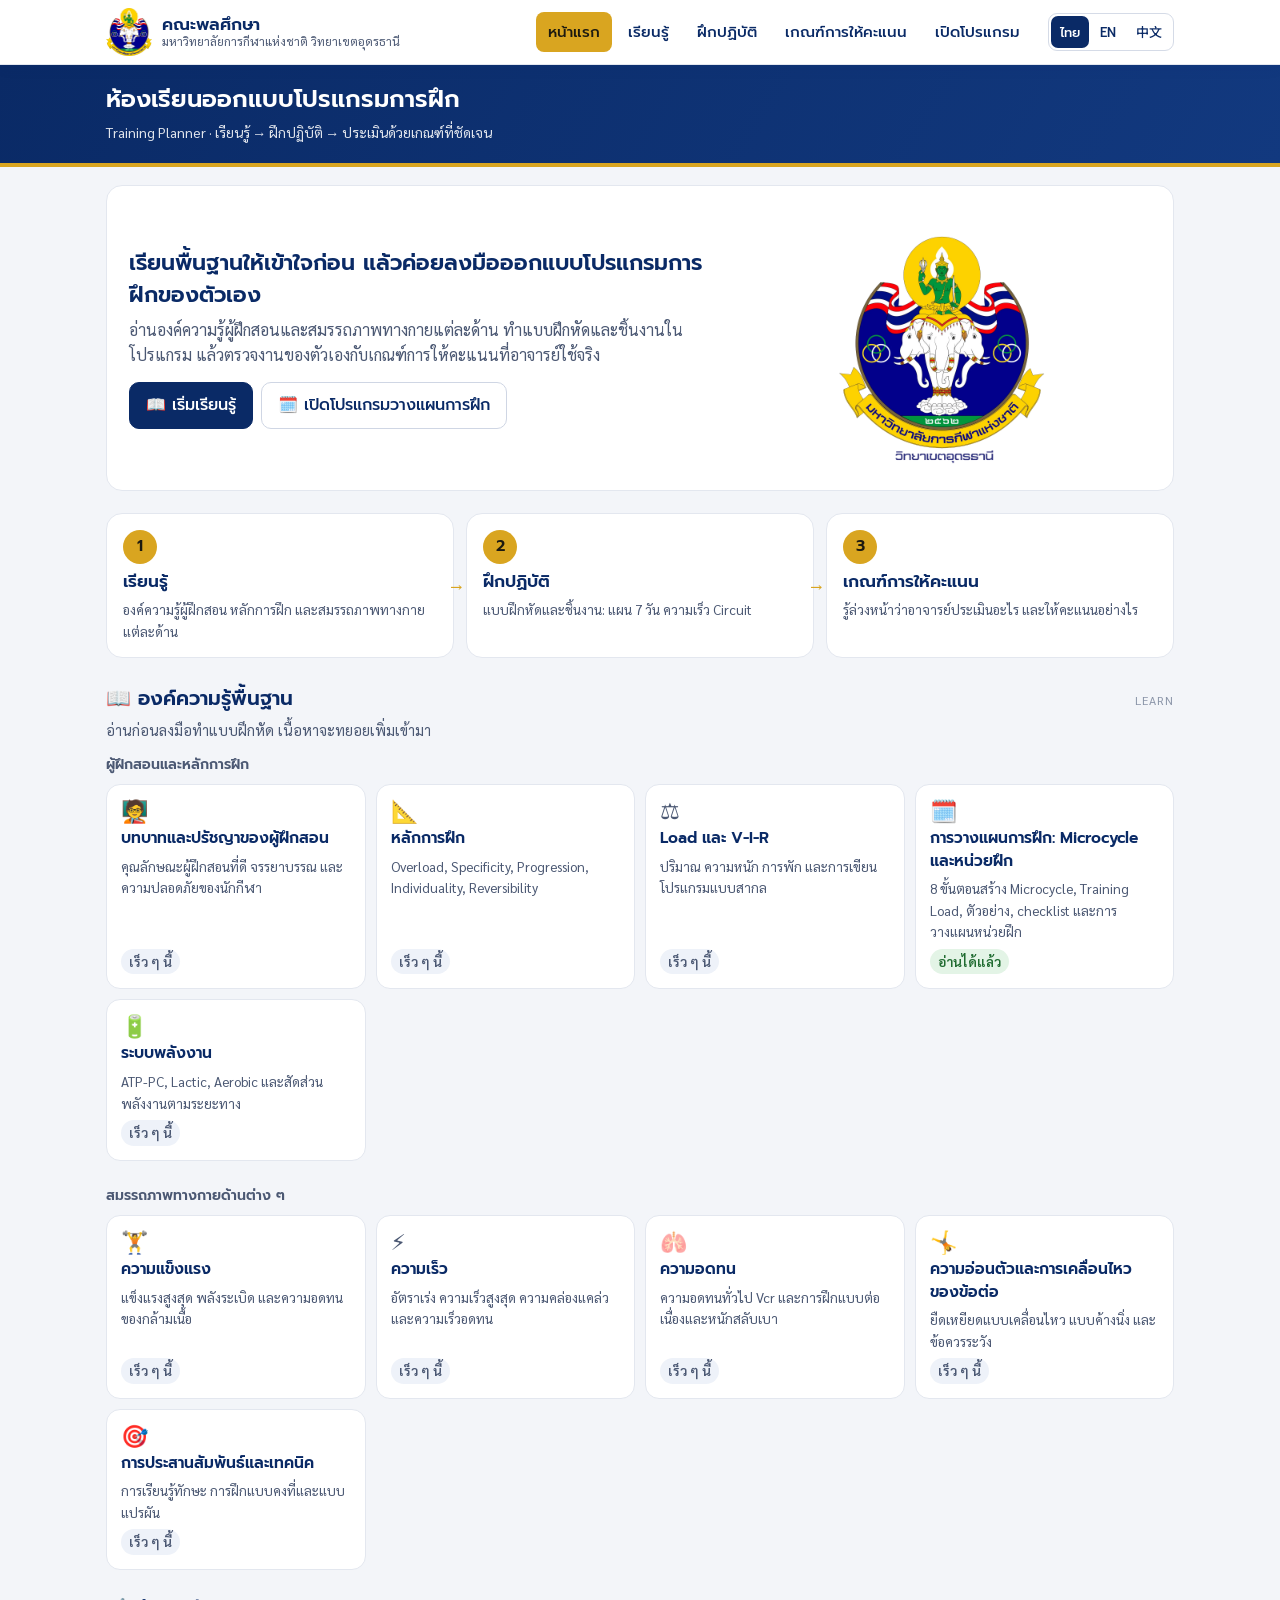
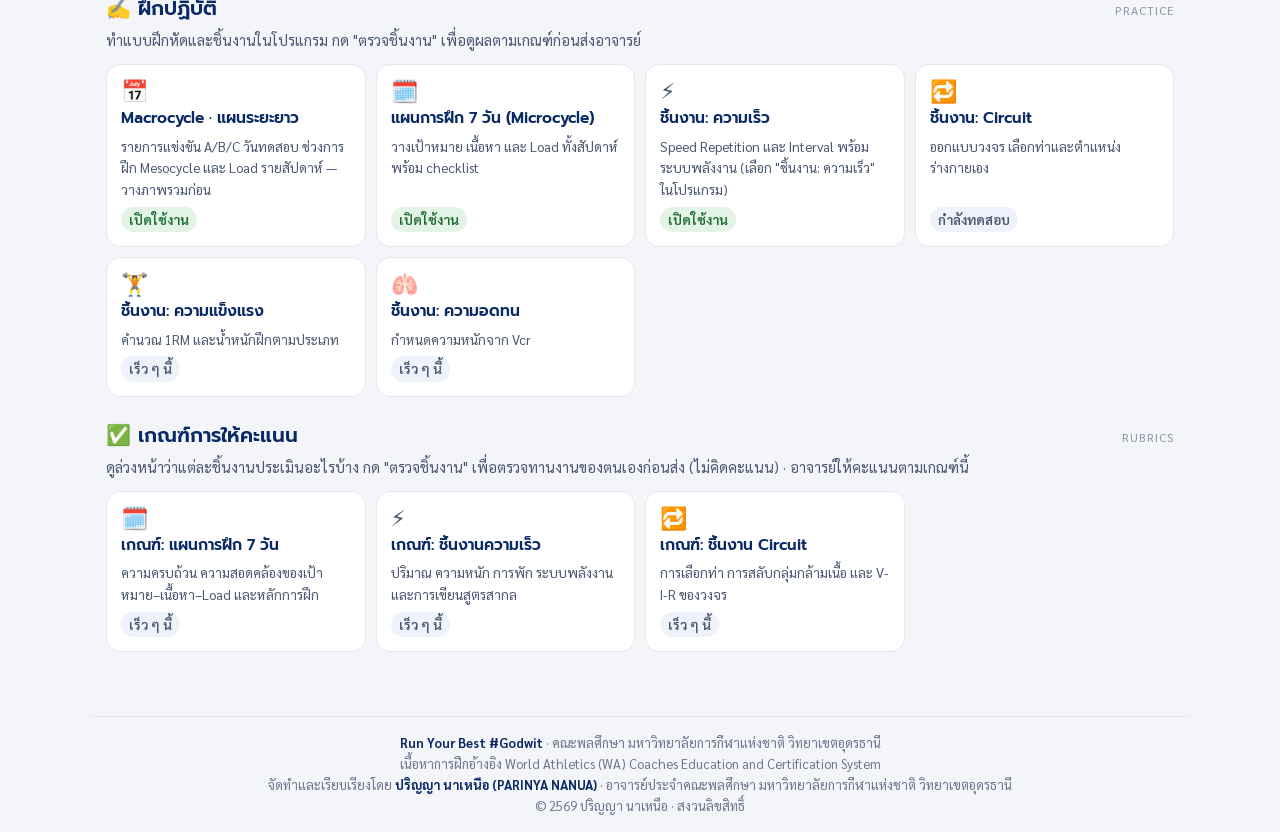
==== commit f9e0a2fb: "Rubric page: self-check before submit is formative (not graded); instructor grades with rubrics" ====
--- a/index.html
+++ b/index.html
@@ -61,7 +61,7 @@
 <div class="topic"><span class="ic">🫁</span><b>ชิ้นงาน: ความอดทน</b><span>กำหนดความหนักจาก Vcr</span><span class="tag">เร็ว ๆ นี้</span></div>
 </div>
 <div class="section-title" id="rubric"><h2>✅ เกณฑ์การให้คะแนน</h2><span class="en">RUBRICS</span></div>
-<p class="lead">ดูล่วงหน้าว่าแต่ละชิ้นงานประเมินอะไรบ้าง คะแนนอัตโนมัติ 40% + คะแนนอาจารย์ 60%</p>
+<p class="lead">ดูล่วงหน้าว่าแต่ละชิ้นงานประเมินอะไรบ้าง กด "ตรวจชิ้นงาน" เพื่อตรวจทานงานของตนเองก่อนส่ง (ไม่คิดคะแนน) · อาจารย์ให้คะแนนตามเกณฑ์นี้</p>
 <div class="grid">
 <div class="topic"><span class="ic">🗓️</span><b>เกณฑ์: แผนการฝึก 7 วัน</b><span>ความครบถ้วน ความสอดคล้องของเป้าหมาย–เนื้อหา–Load และหลักการฝึก</span><span class="tag">เร็ว ๆ นี้</span></div>
 <div class="topic"><span class="ic">⚡</span><b>เกณฑ์: ชิ้นงานความเร็ว</b><span>ปริมาณ ความหนัก การพัก ระบบพลังงาน และการเขียนสูตรสากล</span><span class="tag">เร็ว ๆ นี้</span></div>
@@ -69,6 +69,6 @@
 </div>
 </main>
 <footer><b>Run Your Best #Godwit</b> · คณะพลศึกษา มหาวิทยาลัยการกีฬาแห่งชาติ วิทยาเขตอุดรธานี<br>เนื้อหาการฝึกอ้างอิง World Athletics (WA) Coaches Education and Certification System<br><span class="author">จัดทำและเรียบเรียงโดย <b>ปริญญา นาเหนือ (PARINYA NANUA)</b> · อาจารย์ประจำคณะพลศึกษา มหาวิทยาลัยการกีฬาแห่งชาติ วิทยาเขตอุดรธานี</span><br><span class="copy">© 2569 ปริญญา นาเหนือ · สงวนลิขสิทธิ์</span></footer>
-<script>(function(){for(var o={"© 2569 ปริญญา นาเหนือ · สงวนลิขสิทธิ์":["© 2026 Parinya Nanua · All rights reserved","© 2026 Parinya Nanua · 版权所有"],"Macrocycle · แผนระยะยาว":["Macrocycle · long-term plan","大周期 · 长期计划"],"รายการแข่งขัน A/B/C วันทดสอบ ช่วงการฝึก Mesocycle และ Load รายสัปดาห์ — วางภาพรวมก่อน":["A/B/C competitions, test dates, training periods, mesocycles and weekly Load — see the whole year first","A/B/C 级比赛、测试日期、训练阶段、中周期与每周负荷——先看全年"],จัดทำและเรียบเรียงโดย:["Compiled and edited by","编写与整理"],"ปริญญา นาเหนือ (PARINYA NANUA)":["Parinya Nanua","Parinya Nanua（ปริญญา นาเหนือ）"],"· อาจารย์ประจำคณะพลศึกษา มหาวิทยาลัยการกีฬาแห่งชาติ วิทยาเขตอุดรธานี":["· Lecturer, Faculty of Physical Education, Thailand National Sports University, Udon Thani Campus","· 泰国国立体育大学乌隆他尼校区 体育学院 教师"],คณะพลศึกษา:["Faculty of Physical Education","体育学院"],"มหาวิทยาลัยการกีฬาแห่งชาติ วิทยาเขตอุดรธานี":["Thailand National Sports University, Udon Thani Campus","泰国国立体育大学 乌隆他尼校区"],หน้าแรก:["Home","首页"],เรียนรู้:["Learn","学习"],ฝึกปฏิบัติ:["Practice","练习"],เกณฑ์การให้คะแนน:["Rubrics","评分标准"],เปิดโปรแกรม:["Open planner","打开计划工具"],ห้องเรียนออกแบบโปรแกรมการฝึก:["Training Program Design Classroom","训练计划设计课堂"],"Training Planner · เรียนรู้ → ฝึกปฏิบัติ → ประเมินด้วยเกณฑ์ที่ชัดเจน":["Training Planner · Learn → Practice → Assess with clear criteria","Training Planner · 学习 → 练习 → 依明确标准评估"],"เรียนพื้นฐานให้เข้าใจก่อน แล้วค่อยลงมือออกแบบโปรแกรมการฝึกของตัวเอง":["Understand the basics first, then design your own training program","先理解基础,再动手设计自己的训练计划"],"อ่านองค์ความรู้ผู้ฝึกสอนและสมรรถภาพทางกายแต่ละด้าน ทำแบบฝึกหัดและชิ้นงานในโปรแกรม แล้วตรวจงานของตัวเองกับเกณฑ์การให้คะแนนที่อาจารย์ใช้จริง":["Read the coaching and physical fitness knowledge, complete exercises and tasks in the planner, then check your work against the rubrics your instructor actually uses","阅读教练知识和各项身体素质内容,在计划工具中完成练习和作业,再对照老师实际使用的评分标准检查自己的作品"],"📖 เริ่มเรียนรู้":["📖 Start learning","📖 开始学习"],"🗓️ เปิดโปรแกรมวางแผนการฝึก":["🗓️ Open the training planner","🗓️ 打开训练计划工具"],"องค์ความรู้ผู้ฝึกสอน หลักการฝึก และสมรรถภาพทางกายแต่ละด้าน":["Coaching knowledge, training principles and each fitness component","教练知识、训练原则及各项身体素质"],"แบบฝึกหัดและชิ้นงาน: แผน 7 วัน ความเร็ว Circuit":["Exercises and tasks: 7-day plan, speed, circuit","练习与作业:7天计划、速度、循环训练"],"รู้ล่วงหน้าว่าอาจารย์ประเมินอะไร และให้คะแนนอย่างไร":["Know in advance what your instructor assesses and how it is scored","提前了解老师评估什么以及如何评分"],"📖 องค์ความรู้พื้นฐาน":["📖 Core knowledge","📖 基础知识"],"อ่านก่อนลงมือทำแบบฝึกหัด เนื้อหาจะทยอยเพิ่มเข้ามา":["Read before you start the exercises. More content is on the way","做练习前先阅读,内容将陆续增加"],ผู้ฝึกสอนและหลักการฝึก:["Coaching and training principles","教练与训练原则"],บทบาทและปรัชญาของผู้ฝึกสอน:["Role and philosophy of the coach","教练的角色与理念"],"คุณลักษณะผู้ฝึกสอนที่ดี จรรยาบรรณ และความปลอดภัยของนักกีฬา":["Qualities of a good coach, ethics and athlete safety","优秀教练的特质、职业道德与运动员安全"],หลักการฝึก:["Training principles","训练原则"],"Load และ V-I-R":["Load and V-I-R","负荷与 V-I-R"],"ปริมาณ ความหนัก การพัก และการเขียนโปรแกรมแบบสากล":["Volume, intensity, recovery and international notation","训练量、强度、休息及国际写法"],"การวางแผนการฝึก: Microcycle และหน่วยฝึก":["Training planning: microcycle and training session","训练计划:小周期与训练课"],"8 ขั้นตอนสร้าง Microcycle, Training Load, ตัวอย่าง, checklist และการวางแผนหน่วยฝึก":["8 steps to build a microcycle, training load, examples, checklist and session planning","构建小周期的8个步骤、训练负荷、示例、检查表及训练课计划"],ระบบพลังงาน:["Energy systems","能量系统"],"ATP-PC, Lactic, Aerobic และสัดส่วนพลังงานตามระยะทาง":["ATP-PC, lactic, aerobic and energy share by distance","ATP-PC、乳酸、有氧及按距离的供能比例"],"สมรรถภาพทางกายด้านต่าง ๆ":["Components of physical fitness","各项身体素质"],ความแข็งแรง:["Strength","力量"],"แข็งแรงสูงสุด พลังระเบิด และความอดทนของกล้ามเนื้อ":["Maximum strength, explosive power and muscular endurance","最大力量、爆发力与肌肉耐力"],ความเร็ว:["Speed","速度"],"อัตราเร่ง ความเร็วสูงสุด ความคล่องแคล่ว และความเร็วอดทน":["Acceleration, maximum speed, agility and speed endurance","加速能力、最大速度、灵敏性与速度耐力"],ความอดทน:["Endurance","耐力"],"ความอดทนทั่วไป Vcr และการฝึกแบบต่อเนื่องและหนักสลับเบา":["General endurance, Vcr, continuous and interval training","一般耐力、Vcr、持续训练与间歇训练"],ความอ่อนตัวและการเคลื่อนไหวของข้อต่อ:["Flexibility and mobility","柔韧性与关节活动度"],"ยืดเหยียดแบบเคลื่อนไหว แบบค้างนิ่ง และข้อควรระวัง":["Dynamic and static stretching, and precautions","动态与静态拉伸及注意事项"],การประสานสัมพันธ์และเทคนิค:["Coordination and technique","协调与技术"],"การเรียนรู้ทักษะ การฝึกแบบคงที่และแบบแปรผัน":["Skill learning, constant and variable practice","技能学习、恒定练习与变化练习"],"✍️ ฝึกปฏิบัติ":["✍️ Practice","✍️ 练习"],'ทำแบบฝึกหัดและชิ้นงานในโปรแกรม กด "ตรวจชิ้นงาน" เพื่อดูผลตามเกณฑ์ก่อนส่งอาจารย์':['Do the exercises and tasks in the planner. Press "Check task" to see results against the criteria before submitting','在计划工具中完成练习与作业,提交前点击"检查作业"查看按标准的结果'],"แผนการฝึก 7 วัน (Microcycle)":["7-day training plan (microcycle)","7天训练计划(小周期)"],"วางเป้าหมาย เนื้อหา และ Load ทั้งสัปดาห์ พร้อม checklist":["Set goals, content and Load for the week, with a checklist","安排一周的目标、内容与负荷,附检查表"],"ชิ้นงาน: ความเร็ว":["Task: Speed","作业:速度"],'Speed Repetition และ Interval พร้อมระบบพลังงาน (เลือก "ชิ้นงาน: ความเร็ว" ในโปรแกรม)':['Speed repetition and interval work with energy systems (choose "Task: Speed" in the planner)','速度重复与间歇训练及能量系统(在计划工具中选择"作业:速度")'],"ชิ้นงาน: Circuit":["Task: Circuit","作业:循环训练"],"ออกแบบวงจร เลือกท่าและตำแหน่งร่างกายเอง":["Design a circuit and choose exercises and body areas yourself","自行设计循环,选择动作与身体部位"],"ชิ้นงาน: ความแข็งแรง":["Task: Strength","作业:力量"],"คำนวณ 1RM และน้ำหนักฝึกตามประเภท":["Calculate 1RM and training loads by type","计算 1RM 及各类型的训练重量"],"ชิ้นงาน: ความอดทน":["Task: Endurance","作业:耐力"],"กำหนดความหนักจาก Vcr":["Set intensity from Vcr","依据 Vcr 设定强度"],"✅ เกณฑ์การให้คะแนน":["✅ Rubrics","✅ 评分标准"],"ดูล่วงหน้าว่าแต่ละชิ้นงานประเมินอะไรบ้าง คะแนนอัตโนมัติ 40% + คะแนนอาจารย์ 60%":["See in advance what each task assesses: auto score 40% + instructor score 60%","提前了解每项作业的评估内容:自动评分 40% + 老师评分 60%"],"เกณฑ์: แผนการฝึก 7 วัน":["Rubric: 7-day training plan","标准:7天训练计划"],"ความครบถ้วน ความสอดคล้องของเป้าหมาย–เนื้อหา–Load และหลักการฝึก":["Completeness, goal–content–Load alignment and training principles","完整性、目标–内容–负荷的一致性及训练原则"],"เกณฑ์: ชิ้นงานความเร็ว":["Rubric: speed task","标准:速度作业"],"ปริมาณ ความหนัก การพัก ระบบพลังงาน และการเขียนสูตรสากล":["Volume, intensity, rest, energy system and international notation","训练量、强度、休息、能量系统及国际写法"],"เกณฑ์: ชิ้นงาน Circuit":["Rubric: circuit task","标准:循环训练作业"],"การเลือกท่า การสลับกลุ่มกล้ามเนื้อ และ V-I-R ของวงจร":["Exercise choice, alternating muscle groups and circuit V-I-R","动作选择、肌群交替及循环的 V-I-R"],"เร็ว ๆ นี้":["Coming soon","即将推出"],อ่านได้แล้ว:["Ready to read","可阅读"],เปิดใช้งาน:["Open","已开放"],กำลังทดสอบ:["In testing","测试中"],"· คณะพลศึกษา มหาวิทยาลัยการกีฬาแห่งชาติ วิทยาเขตอุดรธานี":["· Faculty of Physical Education, Thailand National Sports University, Udon Thani Campus","· 泰国国立体育大学 乌隆他尼校区 体育学院"],"เนื้อหาการฝึกอ้างอิง World Athletics (WA) Coaches Education and Certification System":["Training content based on the World Athletics (WA) Coaches Education and Certification System","训练内容参考 World Athletics (WA) 教练教育与认证体系"]},c={th:{title:"ห้องเรียนออกแบบโปรแกรมการฝึก · คณะพลศึกษา",logo:"logo-full-th.webp",alt:"ตรามหาวิทยาลัยการกีฬาแห่งชาติ วิทยาเขตอุดรธานี"},en:{title:"Training Program Design Classroom · Faculty of Physical Education",logo:"logo-full-en.webp",alt:"Thailand National Sports University, Udon Thani Campus emblem"},zh:{title:"训练计划设计课堂 · 体育学院",logo:"logo-full-en.webp",alt:"泰国国立体育大学 乌隆他尼校区 校徽"}},s=[],l=document.createTreeWalker(document.body,NodeFilter.SHOW_TEXT);l.nextNode();){var n=l.currentNode,d=n.nodeValue.trim();o[d]&&s.push([n,n.nodeValue,d])}function u(e){var h=e==="en"?0:e==="zh"?1:-1;s.forEach(function(a){a[0].nodeValue=h<0?a[1]:a[1].replace(a[2],o[a[2]][h])});var i=c[e]||c.th,r=document.querySelector(".hero img");document.documentElement.lang=e,document.title=i.title,r&&(r.src=i.logo,r.alt=i.alt),document.querySelectorAll(".lang [data-lang]").forEach(function(a){a.setAttribute("aria-pressed",a.dataset.lang===e)});try{localStorage.setItem("tp-site-lang",e)}catch{}}var t="th";try{t=localStorage.getItem("tp-site-lang")||"th"}catch{}document.querySelectorAll(".lang [data-lang]").forEach(function(e){e.addEventListener("click",function(){u(e.dataset.lang)})}),u(["th","en","zh"].indexOf(t)>=0?t:"th")})();</script>
+<script>(function(){for(var o={"© 2569 ปริญญา นาเหนือ · สงวนลิขสิทธิ์":["© 2026 Parinya Nanua · All rights reserved","© 2026 Parinya Nanua · 版权所有"],"Macrocycle · แผนระยะยาว":["Macrocycle · long-term plan","大周期 · 长期计划"],"รายการแข่งขัน A/B/C วันทดสอบ ช่วงการฝึก Mesocycle และ Load รายสัปดาห์ — วางภาพรวมก่อน":["A/B/C competitions, test dates, training periods, mesocycles and weekly Load — see the whole year first","A/B/C 级比赛、测试日期、训练阶段、中周期与每周负荷——先看全年"],จัดทำและเรียบเรียงโดย:["Compiled and edited by","编写与整理"],"ปริญญา นาเหนือ (PARINYA NANUA)":["Parinya Nanua","Parinya Nanua（ปริญญา นาเหนือ）"],"· อาจารย์ประจำคณะพลศึกษา มหาวิทยาลัยการกีฬาแห่งชาติ วิทยาเขตอุดรธานี":["· Lecturer, Faculty of Physical Education, Thailand National Sports University, Udon Thani Campus","· 泰国国立体育大学乌隆他尼校区 体育学院 教师"],คณะพลศึกษา:["Faculty of Physical Education","体育学院"],"มหาวิทยาลัยการกีฬาแห่งชาติ วิทยาเขตอุดรธานี":["Thailand National Sports University, Udon Thani Campus","泰国国立体育大学 乌隆他尼校区"],หน้าแรก:["Home","首页"],เรียนรู้:["Learn","学习"],ฝึกปฏิบัติ:["Practice","练习"],เกณฑ์การให้คะแนน:["Rubrics","评分标准"],เปิดโปรแกรม:["Open planner","打开计划工具"],ห้องเรียนออกแบบโปรแกรมการฝึก:["Training Program Design Classroom","训练计划设计课堂"],"Training Planner · เรียนรู้ → ฝึกปฏิบัติ → ประเมินด้วยเกณฑ์ที่ชัดเจน":["Training Planner · Learn → Practice → Assess with clear criteria","Training Planner · 学习 → 练习 → 依明确标准评估"],"เรียนพื้นฐานให้เข้าใจก่อน แล้วค่อยลงมือออกแบบโปรแกรมการฝึกของตัวเอง":["Understand the basics first, then design your own training program","先理解基础,再动手设计自己的训练计划"],"อ่านองค์ความรู้ผู้ฝึกสอนและสมรรถภาพทางกายแต่ละด้าน ทำแบบฝึกหัดและชิ้นงานในโปรแกรม แล้วตรวจงานของตัวเองกับเกณฑ์การให้คะแนนที่อาจารย์ใช้จริง":["Read the coaching and physical fitness knowledge, complete exercises and tasks in the planner, then check your work against the rubrics your instructor actually uses","阅读教练知识和各项身体素质内容,在计划工具中完成练习和作业,再对照老师实际使用的评分标准检查自己的作品"],"📖 เริ่มเรียนรู้":["📖 Start learning","📖 开始学习"],"🗓️ เปิดโปรแกรมวางแผนการฝึก":["🗓️ Open the training planner","🗓️ 打开训练计划工具"],"องค์ความรู้ผู้ฝึกสอน หลักการฝึก และสมรรถภาพทางกายแต่ละด้าน":["Coaching knowledge, training principles and each fitness component","教练知识、训练原则及各项身体素质"],"แบบฝึกหัดและชิ้นงาน: แผน 7 วัน ความเร็ว Circuit":["Exercises and tasks: 7-day plan, speed, circuit","练习与作业:7天计划、速度、循环训练"],"รู้ล่วงหน้าว่าอาจารย์ประเมินอะไร และให้คะแนนอย่างไร":["Know in advance what your instructor assesses and how it is scored","提前了解老师评估什么以及如何评分"],"📖 องค์ความรู้พื้นฐาน":["📖 Core knowledge","📖 基础知识"],"อ่านก่อนลงมือทำแบบฝึกหัด เนื้อหาจะทยอยเพิ่มเข้ามา":["Read before you start the exercises. More content is on the way","做练习前先阅读,内容将陆续增加"],ผู้ฝึกสอนและหลักการฝึก:["Coaching and training principles","教练与训练原则"],บทบาทและปรัชญาของผู้ฝึกสอน:["Role and philosophy of the coach","教练的角色与理念"],"คุณลักษณะผู้ฝึกสอนที่ดี จรรยาบรรณ และความปลอดภัยของนักกีฬา":["Qualities of a good coach, ethics and athlete safety","优秀教练的特质、职业道德与运动员安全"],หลักการฝึก:["Training principles","训练原则"],"Load และ V-I-R":["Load and V-I-R","负荷与 V-I-R"],"ปริมาณ ความหนัก การพัก และการเขียนโปรแกรมแบบสากล":["Volume, intensity, recovery and international notation","训练量、强度、休息及国际写法"],"การวางแผนการฝึก: Microcycle และหน่วยฝึก":["Training planning: microcycle and training session","训练计划:小周期与训练课"],"8 ขั้นตอนสร้าง Microcycle, Training Load, ตัวอย่าง, checklist และการวางแผนหน่วยฝึก":["8 steps to build a microcycle, training load, examples, checklist and session planning","构建小周期的8个步骤、训练负荷、示例、检查表及训练课计划"],ระบบพลังงาน:["Energy systems","能量系统"],"ATP-PC, Lactic, Aerobic และสัดส่วนพลังงานตามระยะทาง":["ATP-PC, lactic, aerobic and energy share by distance","ATP-PC、乳酸、有氧及按距离的供能比例"],"สมรรถภาพทางกายด้านต่าง ๆ":["Components of physical fitness","各项身体素质"],ความแข็งแรง:["Strength","力量"],"แข็งแรงสูงสุด พลังระเบิด และความอดทนของกล้ามเนื้อ":["Maximum strength, explosive power and muscular endurance","最大力量、爆发力与肌肉耐力"],ความเร็ว:["Speed","速度"],"อัตราเร่ง ความเร็วสูงสุด ความคล่องแคล่ว และความเร็วอดทน":["Acceleration, maximum speed, agility and speed endurance","加速能力、最大速度、灵敏性与速度耐力"],ความอดทน:["Endurance","耐力"],"ความอดทนทั่วไป Vcr และการฝึกแบบต่อเนื่องและหนักสลับเบา":["General endurance, Vcr, continuous and interval training","一般耐力、Vcr、持续训练与间歇训练"],ความอ่อนตัวและการเคลื่อนไหวของข้อต่อ:["Flexibility and mobility","柔韧性与关节活动度"],"ยืดเหยียดแบบเคลื่อนไหว แบบค้างนิ่ง และข้อควรระวัง":["Dynamic and static stretching, and precautions","动态与静态拉伸及注意事项"],การประสานสัมพันธ์และเทคนิค:["Coordination and technique","协调与技术"],"การเรียนรู้ทักษะ การฝึกแบบคงที่และแบบแปรผัน":["Skill learning, constant and variable practice","技能学习、恒定练习与变化练习"],"✍️ ฝึกปฏิบัติ":["✍️ Practice","✍️ 练习"],'ทำแบบฝึกหัดและชิ้นงานในโปรแกรม กด "ตรวจชิ้นงาน" เพื่อดูผลตามเกณฑ์ก่อนส่งอาจารย์':['Do the exercises and tasks in the planner. Press "Check task" to see results against the criteria before submitting','在计划工具中完成练习与作业,提交前点击"检查作业"查看按标准的结果'],"แผนการฝึก 7 วัน (Microcycle)":["7-day training plan (microcycle)","7天训练计划(小周期)"],"วางเป้าหมาย เนื้อหา และ Load ทั้งสัปดาห์ พร้อม checklist":["Set goals, content and Load for the week, with a checklist","安排一周的目标、内容与负荷,附检查表"],"ชิ้นงาน: ความเร็ว":["Task: Speed","作业:速度"],'Speed Repetition และ Interval พร้อมระบบพลังงาน (เลือก "ชิ้นงาน: ความเร็ว" ในโปรแกรม)':['Speed repetition and interval work with energy systems (choose "Task: Speed" in the planner)','速度重复与间歇训练及能量系统(在计划工具中选择"作业:速度")'],"ชิ้นงาน: Circuit":["Task: Circuit","作业:循环训练"],"ออกแบบวงจร เลือกท่าและตำแหน่งร่างกายเอง":["Design a circuit and choose exercises and body areas yourself","自行设计循环,选择动作与身体部位"],"ชิ้นงาน: ความแข็งแรง":["Task: Strength","作业:力量"],"คำนวณ 1RM และน้ำหนักฝึกตามประเภท":["Calculate 1RM and training loads by type","计算 1RM 及各类型的训练重量"],"ชิ้นงาน: ความอดทน":["Task: Endurance","作业:耐力"],"กำหนดความหนักจาก Vcr":["Set intensity from Vcr","依据 Vcr 设定强度"],"✅ เกณฑ์การให้คะแนน":["✅ Rubrics","✅ 评分标准"],'ดูล่วงหน้าว่าแต่ละชิ้นงานประเมินอะไรบ้าง กด "ตรวจชิ้นงาน" เพื่อตรวจทานงานของตนเองก่อนส่ง (ไม่คิดคะแนน) · อาจารย์ให้คะแนนตามเกณฑ์นี้':['See in advance what each task assesses. Press "Check" to review your own work before submitting (not graded) · the instructor grades with these rubrics','提前了解每项作业的评估内容。提交前点击"检查作业"自查(不计分)· 老师按此标准评分'],"เกณฑ์: แผนการฝึก 7 วัน":["Rubric: 7-day training plan","标准:7天训练计划"],"ความครบถ้วน ความสอดคล้องของเป้าหมาย–เนื้อหา–Load และหลักการฝึก":["Completeness, goal–content–Load alignment and training principles","完整性、目标–内容–负荷的一致性及训练原则"],"เกณฑ์: ชิ้นงานความเร็ว":["Rubric: speed task","标准:速度作业"],"ปริมาณ ความหนัก การพัก ระบบพลังงาน และการเขียนสูตรสากล":["Volume, intensity, rest, energy system and international notation","训练量、强度、休息、能量系统及国际写法"],"เกณฑ์: ชิ้นงาน Circuit":["Rubric: circuit task","标准:循环训练作业"],"การเลือกท่า การสลับกลุ่มกล้ามเนื้อ และ V-I-R ของวงจร":["Exercise choice, alternating muscle groups and circuit V-I-R","动作选择、肌群交替及循环的 V-I-R"],"เร็ว ๆ นี้":["Coming soon","即将推出"],อ่านได้แล้ว:["Ready to read","可阅读"],เปิดใช้งาน:["Open","已开放"],กำลังทดสอบ:["In testing","测试中"],"· คณะพลศึกษา มหาวิทยาลัยการกีฬาแห่งชาติ วิทยาเขตอุดรธานี":["· Faculty of Physical Education, Thailand National Sports University, Udon Thani Campus","· 泰国国立体育大学 乌隆他尼校区 体育学院"],"เนื้อหาการฝึกอ้างอิง World Athletics (WA) Coaches Education and Certification System":["Training content based on the World Athletics (WA) Coaches Education and Certification System","训练内容参考 World Athletics (WA) 教练教育与认证体系"]},c={th:{title:"ห้องเรียนออกแบบโปรแกรมการฝึก · คณะพลศึกษา",logo:"logo-full-th.webp",alt:"ตรามหาวิทยาลัยการกีฬาแห่งชาติ วิทยาเขตอุดรธานี"},en:{title:"Training Program Design Classroom · Faculty of Physical Education",logo:"logo-full-en.webp",alt:"Thailand National Sports University, Udon Thani Campus emblem"},zh:{title:"训练计划设计课堂 · 体育学院",logo:"logo-full-en.webp",alt:"泰国国立体育大学 乌隆他尼校区 校徽"}},s=[],l=document.createTreeWalker(document.body,NodeFilter.SHOW_TEXT);l.nextNode();){var n=l.currentNode,d=n.nodeValue.trim();o[d]&&s.push([n,n.nodeValue,d])}function u(e){var h=e==="en"?0:e==="zh"?1:-1;s.forEach(function(a){a[0].nodeValue=h<0?a[1]:a[1].replace(a[2],o[a[2]][h])});var i=c[e]||c.th,r=document.querySelector(".hero img");document.documentElement.lang=e,document.title=i.title,r&&(r.src=i.logo,r.alt=i.alt),document.querySelectorAll(".lang [data-lang]").forEach(function(a){a.setAttribute("aria-pressed",a.dataset.lang===e)});try{localStorage.setItem("tp-site-lang",e)}catch{}}var t="th";try{t=localStorage.getItem("tp-site-lang")||"th"}catch{}document.querySelectorAll(".lang [data-lang]").forEach(function(e){e.addEventListener("click",function(){u(e.dataset.lang)})}),u(["th","en","zh"].indexOf(t)>=0?t:"th")})();</script>
 </body>
 </html>
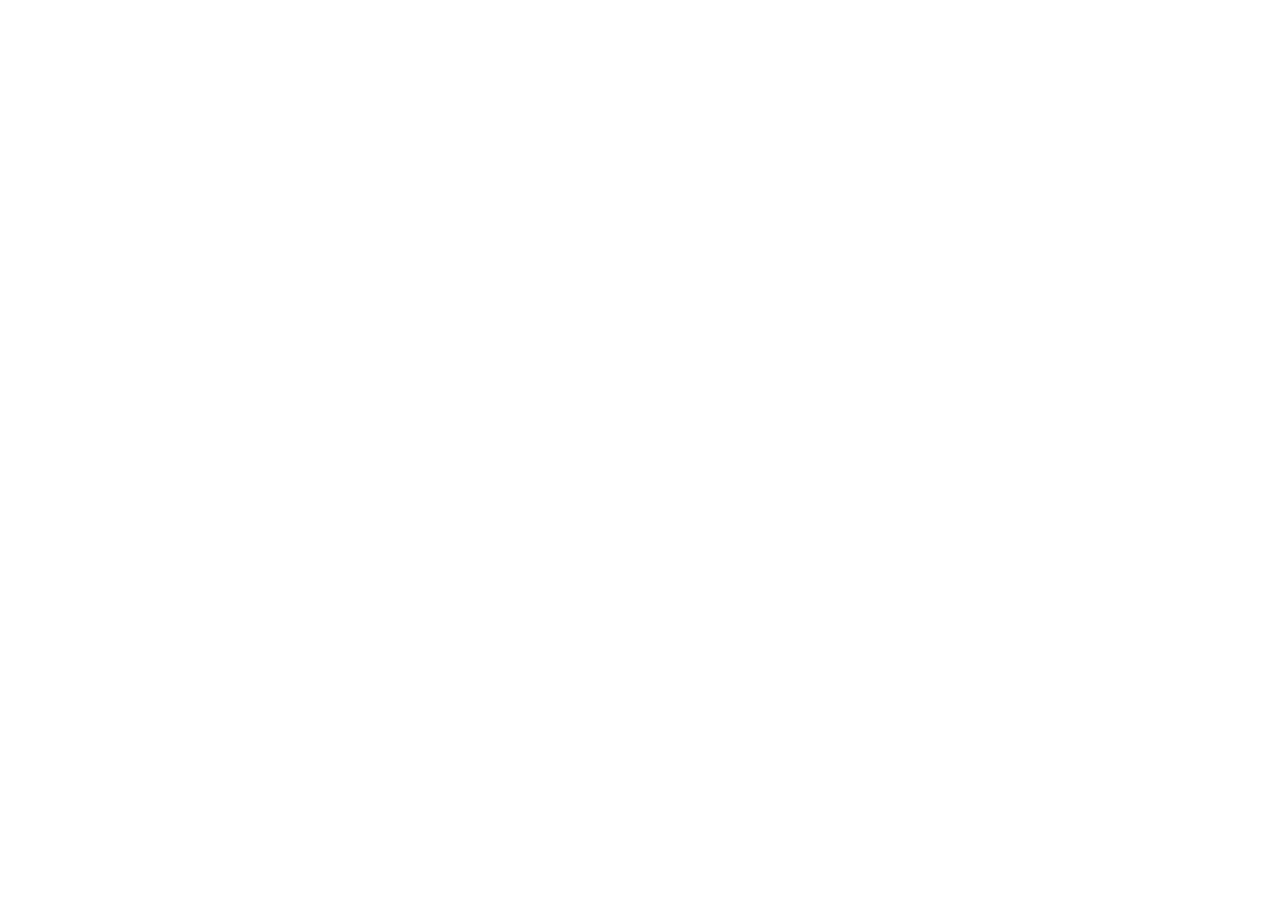
==== commit d9c21ce9: "Move classroom to tnsu-coach.web.app: redirect pages replace the old open site" ====
--- a/index.html
+++ b/index.html
@@ -1,74 +1,12 @@
-<!DOCTYPE html>
-<html lang="th">
-<head>
-<meta charset="utf-8">
-<meta name="viewport" content="width=device-width, initial-scale=1">
-<title>ห้องเรียนออกแบบโปรแกรมการฝึก · คณะพลศึกษา</title>
-<meta name="description" content="เรียนรู้องค์ความรู้ผู้ฝึกสอนและสมรรถภาพทางกาย ฝึกออกแบบโปรแกรมการฝึก และดูเกณฑ์การให้คะแนน — คณะพลศึกษา มหาวิทยาลัยการกีฬาแห่งชาติ วิทยาเขตอุดรธานี">
-<style>*{box-sizing:border-box}body{margin:0;color:#1d2433;line-height:1.6}main{max-width:1100px;margin:0 auto;padding:18px 16px 40px}a{color:inherit}.hero{display:grid;grid-template-columns:minmax(0,1.4fr) minmax(0,1fr);gap:18px;align-items:center;background:#fff;border:1px solid #e3e7ef;border-radius:16px;padding:22px;margin-bottom:22px}.hero h2{margin:0 0 6px;font-size:22px;color:var(--brand-navy);line-height:1.35}.hero p{margin:0 0 14px;color:#4b5873}.hero img{width:100%;max-width:260px;justify-self:center;height:auto}.cta{display:flex;flex-wrap:wrap;gap:8px}.btn{display:inline-flex;align-items:center;gap:8px;text-decoration:none;font-family:Prompt,sans-serif;font-weight:500;padding:10px 16px;border-radius:10px;border:1px solid #cfd6e4;background:#fff;color:var(--brand-navy);min-height:44px}.btn.primary{background:var(--brand-navy);border-color:var(--brand-navy);color:#fff}.btn:hover{filter:brightness(1.06)}.path{display:grid;grid-template-columns:repeat(3,minmax(0,1fr));gap:12px;margin-bottom:26px}.step{position:relative;background:#fff;border:1px solid #e3e7ef;border-radius:16px;padding:16px 16px 14px;text-decoration:none;display:flex;flex-direction:column;gap:4px}.step:hover{border-color:var(--brand-gold)}.step .n{width:34px;height:34px;border-radius:50%;display:grid;place-items:center;font-family:Prompt,sans-serif;font-weight:600;background:var(--brand-gold);color:#1d1a10}.step b{font-family:Prompt,sans-serif;font-weight:600;font-size:17px;color:var(--brand-navy)}.step small{color:#4b5873;font-size:13.5px}.step:not(:last-child):after{content:"→";position:absolute;right:-11px;top:50%;transform:translateY(-50%);color:var(--brand-gold);font-weight:700;font-size:18px;z-index:1}.section-title{display:flex;align-items:baseline;justify-content:space-between;gap:10px;flex-wrap:wrap;margin:6px 0 10px;scroll-margin-top:80px}.section-title h2{margin:0;font-size:20px;color:var(--brand-navy)}.section-title .en{font-size:12px;letter-spacing:.08em;color:#8a94a8}.lead{margin:-4px 0 12px;color:#4b5873;font-size:14.5px}.grid{display:grid;grid-template-columns:repeat(auto-fill,minmax(220px,1fr));gap:10px;margin-bottom:24px}.topic{background:#fff;border:1px solid #e3e7ef;border-radius:14px;padding:14px;display:flex;flex-direction:column;gap:6px;text-decoration:none;min-height:118px}a.topic:hover{border-color:var(--brand-navy-2)}.topic .ic{font-size:22px;line-height:1}.topic b{font-family:Prompt,sans-serif;font-weight:600;color:var(--brand-navy);font-size:15.5px;line-height:1.35}.topic span{color:#4b5873;font-size:13.5px}.tag{align-self:flex-start;margin-top:auto;font-size:12px;font-weight:600;padding:2px 8px;border-radius:999px;background:#eef2f9;color:#4b5873}.tag.open{background:#e3f4e6;color:#1f6b30}.grp{font-family:Prompt,sans-serif;font-weight:600;color:#4b5873;font-size:14px;margin:4px 0 8px}footer{max-width:1100px;margin:0 auto;padding:16px;border-top:1px solid #e3e7ef;color:#6b7690;font-size:13px;text-align:center}footer b{color:var(--brand-navy)}.lang{display:inline-flex;border:1px solid #d5dbe7;border-radius:9px;padding:2px;gap:2px;flex:none}.lang button{border:0;background:transparent;color:var(--brand-navy);font-family:Prompt,sans-serif;font-weight:500;font-size:13px;padding:5px 9px;border-radius:7px;cursor:pointer;min-height:32px}.lang button[aria-pressed=true]{background:var(--brand-navy);color:#fff}@media (max-width: 760px){header.site .brand{flex:1 1 0;min-width:0;order:1}header.site .lang{order:2}header.site nav{order:3}.lang button{padding:5px 7px}.hero{grid-template-columns:1fr;padding:16px}.hero img{max-width:170px;order:-1}.path{grid-template-columns:1fr}.step:not(:last-child):after{content:"↓";right:50%;top:auto;bottom:-15px;transform:translate(50%)}}</style>
-<link rel="stylesheet" href="theme.css">
-<link rel="stylesheet" href="https://fonts.googleapis.com/css2?family=Noto+Sans+SC:wght@400;500;600;700&display=swap">
-<style>:root{--fs: 1}html[lang=en]{--fs: .95}html[lang=zh]{--fs: .9}body,header.site .brand b,header.site nav a,.band h1,h2,.btn,.step b,.topic b,.grp,.lang button{font-family:Prompt,Noto Sans SC,sans-serif}body,.hero p,.step small,.topic span,.lead,footer,header.site .brand small,.band p{font-family:Sarabun,Noto Sans SC,system-ui,sans-serif}html[lang=zh] h1,html[lang=zh] h2,html[lang=zh] b,html[lang=zh] .btn{font-weight:500;letter-spacing:.02em}body{font-size:calc(16px * var(--fs))}header.site .brand b{font-size:calc(17px * var(--fs))}header.site .brand small{font-size:calc(12px * var(--fs))}header.site nav a{font-size:calc(15px * var(--fs))}.band h1{font-size:calc(24px * var(--fs))}.band p{font-size:calc(14px * var(--fs))}.hero h2{font-size:calc(22px * var(--fs))}.btn{font-size:calc(16px * var(--fs))}.step b{font-size:calc(17px * var(--fs))}.step small{font-size:calc(13.5px * var(--fs))}.section-title h2{font-size:calc(20px * var(--fs))}.lead{font-size:calc(14.5px * var(--fs))}.grp{font-size:calc(14px * var(--fs))}.topic b{font-size:calc(15.5px * var(--fs))}.topic span{font-size:calc(13.5px * var(--fs))}.tag{font-size:calc(12px * var(--fs))}footer{font-size:calc(13px * var(--fs))}html[lang=th] h1,html[lang=th] h2,html[lang=th] .topic b{line-height:1.45}@media (max-width: 720px){.band h1{font-size:calc(20px * var(--fs))}header.site .brand b{font-size:calc(15px * var(--fs))}header.site nav a{font-size:calc(14px * var(--fs))}}</style>
-<link rel="icon" href="logo-mark.png">
-</head>
-<body>
-<header class="site"><div class="wrap">
-<a class="brand" href="index.html"><img src="logo-mark.png" alt="ตรามหาวิทยาลัยการกีฬาแห่งชาติ"><span><b>คณะพลศึกษา</b><small>มหาวิทยาลัยการกีฬาแห่งชาติ วิทยาเขตอุดรธานี</small></span></a>
-<nav aria-label="เมนูหลัก"><a href="index.html" aria-current="page">หน้าแรก</a><a href="#learn">เรียนรู้</a><a href="#practice">ฝึกปฏิบัติ</a><a href="#rubric">เกณฑ์การให้คะแนน</a><a href="planner.html">เปิดโปรแกรม</a></nav>
-<div class="lang" role="group" aria-label="ภาษา / Language / 语言"><button type="button" data-lang="th">ไทย</button><button type="button" data-lang="en">EN</button><button type="button" data-lang="zh">中文</button></div>
-</div></header>
-<section class="band"><div class="wrap"><div class="titles"><h1>ห้องเรียนออกแบบโปรแกรมการฝึก</h1><p>Training Planner · เรียนรู้ → ฝึกปฏิบัติ → ประเมินด้วยเกณฑ์ที่ชัดเจน</p></div></div></section>
-<main>
-<section class="hero">
-<div>
-<h2>เรียนพื้นฐานให้เข้าใจก่อน แล้วค่อยลงมือออกแบบโปรแกรมการฝึกของตัวเอง</h2>
-<p>อ่านองค์ความรู้ผู้ฝึกสอนและสมรรถภาพทางกายแต่ละด้าน ทำแบบฝึกหัดและชิ้นงานในโปรแกรม แล้วตรวจงานของตัวเองกับเกณฑ์การให้คะแนนที่อาจารย์ใช้จริง</p>
-<div class="cta"><a class="btn primary" href="#learn">📖 เริ่มเรียนรู้</a><a class="btn" href="planner.html">🗓️ เปิดโปรแกรมวางแผนการฝึก</a></div>
-</div>
-<img src="logo-full-th.webp" alt="ตรามหาวิทยาลัยการกีฬาแห่งชาติ วิทยาเขตอุดรธานี" width="1300" height="1300">
-</section>
-<div class="path" aria-label="เส้นทางการเรียน">
-<a class="step" href="#learn"><span class="n">1</span><b>เรียนรู้</b><small>องค์ความรู้ผู้ฝึกสอน หลักการฝึก และสมรรถภาพทางกายแต่ละด้าน</small></a>
-<a class="step" href="#practice"><span class="n">2</span><b>ฝึกปฏิบัติ</b><small>แบบฝึกหัดและชิ้นงาน: แผน 7 วัน ความเร็ว Circuit</small></a>
-<a class="step" href="#rubric"><span class="n">3</span><b>เกณฑ์การให้คะแนน</b><small>รู้ล่วงหน้าว่าอาจารย์ประเมินอะไร และให้คะแนนอย่างไร</small></a>
-</div>
-<div class="section-title" id="learn"><h2>📖 องค์ความรู้พื้นฐาน</h2><span class="en">LEARN</span></div>
-<p class="lead">อ่านก่อนลงมือทำแบบฝึกหัด เนื้อหาจะทยอยเพิ่มเข้ามา</p>
-<p class="grp">ผู้ฝึกสอนและหลักการฝึก</p>
-<div class="grid">
-<div class="topic"><span class="ic">🧑‍🏫</span><b>บทบาทและปรัชญาของผู้ฝึกสอน</b><span>คุณลักษณะผู้ฝึกสอนที่ดี จรรยาบรรณ และความปลอดภัยของนักกีฬา</span><span class="tag">เร็ว ๆ นี้</span></div>
-<div class="topic"><span class="ic">📐</span><b>หลักการฝึก</b><span>Overload, Specificity, Progression, Individuality, Reversibility</span><span class="tag">เร็ว ๆ นี้</span></div>
-<div class="topic"><span class="ic">⚖️</span><b>Load และ V-I-R</b><span>ปริมาณ ความหนัก การพัก และการเขียนโปรแกรมแบบสากล</span><span class="tag">เร็ว ๆ นี้</span></div>
-<a class="topic" href="learn-planning.html"><span class="ic">🗓️</span><b>การวางแผนการฝึก: Microcycle และหน่วยฝึก</b><span>8 ขั้นตอนสร้าง Microcycle, Training Load, ตัวอย่าง, checklist และการวางแผนหน่วยฝึก</span><span class="tag open">อ่านได้แล้ว</span></a>
-<div class="topic"><span class="ic">🔋</span><b>ระบบพลังงาน</b><span>ATP-PC, Lactic, Aerobic และสัดส่วนพลังงานตามระยะทาง</span><span class="tag">เร็ว ๆ นี้</span></div>
-</div>
-<p class="grp">สมรรถภาพทางกายด้านต่าง ๆ</p>
-<div class="grid">
-<div class="topic"><span class="ic">🏋️</span><b>ความแข็งแรง</b><span>แข็งแรงสูงสุด พลังระเบิด และความอดทนของกล้ามเนื้อ</span><span class="tag">เร็ว ๆ นี้</span></div>
-<div class="topic"><span class="ic">⚡</span><b>ความเร็ว</b><span>อัตราเร่ง ความเร็วสูงสุด ความคล่องแคล่ว และความเร็วอดทน</span><span class="tag">เร็ว ๆ นี้</span></div>
-<div class="topic"><span class="ic">🫁</span><b>ความอดทน</b><span>ความอดทนทั่วไป Vcr และการฝึกแบบต่อเนื่องและหนักสลับเบา</span><span class="tag">เร็ว ๆ นี้</span></div>
-<div class="topic"><span class="ic">🤸</span><b>ความอ่อนตัวและการเคลื่อนไหวของข้อต่อ</b><span>ยืดเหยียดแบบเคลื่อนไหว แบบค้างนิ่ง และข้อควรระวัง</span><span class="tag">เร็ว ๆ นี้</span></div>
-<div class="topic"><span class="ic">🎯</span><b>การประสานสัมพันธ์และเทคนิค</b><span>การเรียนรู้ทักษะ การฝึกแบบคงที่และแบบแปรผัน</span><span class="tag">เร็ว ๆ นี้</span></div>
-</div>
-<div class="section-title" id="practice"><h2>✍️ ฝึกปฏิบัติ</h2><span class="en">PRACTICE</span></div>
-<p class="lead">ทำแบบฝึกหัดและชิ้นงานในโปรแกรม กด "ตรวจชิ้นงาน" เพื่อดูผลตามเกณฑ์ก่อนส่งอาจารย์</p>
-<div class="grid">
-<a class="topic" href="macrocycle.html"><span class="ic">📅</span><b>Macrocycle · แผนระยะยาว</b><span>รายการแข่งขัน A/B/C วันทดสอบ ช่วงการฝึก Mesocycle และ Load รายสัปดาห์ — วางภาพรวมก่อน</span><span class="tag open">เปิดใช้งาน</span></a>
-<a class="topic" href="planner.html"><span class="ic">🗓️</span><b>แผนการฝึก 7 วัน (Microcycle)</b><span>วางเป้าหมาย เนื้อหา และ Load ทั้งสัปดาห์ พร้อม checklist</span><span class="tag open">เปิดใช้งาน</span></a>
-<a class="topic" href="planner.html"><span class="ic">⚡</span><b>ชิ้นงาน: ความเร็ว</b><span>Speed Repetition และ Interval พร้อมระบบพลังงาน (เลือก "ชิ้นงาน: ความเร็ว" ในโปรแกรม)</span><span class="tag open">เปิดใช้งาน</span></a>
-<div class="topic"><span class="ic">🔁</span><b>ชิ้นงาน: Circuit</b><span>ออกแบบวงจร เลือกท่าและตำแหน่งร่างกายเอง</span><span class="tag">กำลังทดสอบ</span></div>
-<div class="topic"><span class="ic">🏋️</span><b>ชิ้นงาน: ความแข็งแรง</b><span>คำนวณ 1RM และน้ำหนักฝึกตามประเภท</span><span class="tag">เร็ว ๆ นี้</span></div>
-<div class="topic"><span class="ic">🫁</span><b>ชิ้นงาน: ความอดทน</b><span>กำหนดความหนักจาก Vcr</span><span class="tag">เร็ว ๆ นี้</span></div>
-</div>
-<div class="section-title" id="rubric"><h2>✅ เกณฑ์การให้คะแนน</h2><span class="en">RUBRICS</span></div>
-<p class="lead">ดูล่วงหน้าว่าแต่ละชิ้นงานประเมินอะไรบ้าง กด "ตรวจชิ้นงาน" เพื่อตรวจทานงานของตนเองก่อนส่ง (ไม่คิดคะแนน) · อาจารย์ให้คะแนนตามเกณฑ์นี้</p>
-<div class="grid">
-<div class="topic"><span class="ic">🗓️</span><b>เกณฑ์: แผนการฝึก 7 วัน</b><span>ความครบถ้วน ความสอดคล้องของเป้าหมาย–เนื้อหา–Load และหลักการฝึก</span><span class="tag">เร็ว ๆ นี้</span></div>
-<div class="topic"><span class="ic">⚡</span><b>เกณฑ์: ชิ้นงานความเร็ว</b><span>ปริมาณ ความหนัก การพัก ระบบพลังงาน และการเขียนสูตรสากล</span><span class="tag">เร็ว ๆ นี้</span></div>
-<div class="topic"><span class="ic">🔁</span><b>เกณฑ์: ชิ้นงาน Circuit</b><span>การเลือกท่า การสลับกลุ่มกล้ามเนื้อ และ V-I-R ของวงจร</span><span class="tag">เร็ว ๆ นี้</span></div>
-</div>
-</main>
-<footer><b>Run Your Best #Godwit</b> · คณะพลศึกษา มหาวิทยาลัยการกีฬาแห่งชาติ วิทยาเขตอุดรธานี<br>เนื้อหาการฝึกอ้างอิง World Athletics (WA) Coaches Education and Certification System<br><span class="author">จัดทำและเรียบเรียงโดย <b>ปริญญา นาเหนือ (PARINYA NANUA)</b> · อาจารย์ประจำคณะพลศึกษา มหาวิทยาลัยการกีฬาแห่งชาติ วิทยาเขตอุดรธานี</span><br><span class="copy">© 2569 ปริญญา นาเหนือ · สงวนลิขสิทธิ์</span></footer>
-<script>(function(){for(var o={"© 2569 ปริญญา นาเหนือ · สงวนลิขสิทธิ์":["© 2026 Parinya Nanua · All rights reserved","© 2026 Parinya Nanua · 版权所有"],"Macrocycle · แผนระยะยาว":["Macrocycle · long-term plan","大周期 · 长期计划"],"รายการแข่งขัน A/B/C วันทดสอบ ช่วงการฝึก Mesocycle และ Load รายสัปดาห์ — วางภาพรวมก่อน":["A/B/C competitions, test dates, training periods, mesocycles and weekly Load — see the whole year first","A/B/C 级比赛、测试日期、训练阶段、中周期与每周负荷——先看全年"],จัดทำและเรียบเรียงโดย:["Compiled and edited by","编写与整理"],"ปริญญา นาเหนือ (PARINYA NANUA)":["Parinya Nanua","Parinya Nanua（ปริญญา นาเหนือ）"],"· อาจารย์ประจำคณะพลศึกษา มหาวิทยาลัยการกีฬาแห่งชาติ วิทยาเขตอุดรธานี":["· Lecturer, Faculty of Physical Education, Thailand National Sports University, Udon Thani Campus","· 泰国国立体育大学乌隆他尼校区 体育学院 教师"],คณะพลศึกษา:["Faculty of Physical Education","体育学院"],"มหาวิทยาลัยการกีฬาแห่งชาติ วิทยาเขตอุดรธานี":["Thailand National Sports University, Udon Thani Campus","泰国国立体育大学 乌隆他尼校区"],หน้าแรก:["Home","首页"],เรียนรู้:["Learn","学习"],ฝึกปฏิบัติ:["Practice","练习"],เกณฑ์การให้คะแนน:["Rubrics","评分标准"],เปิดโปรแกรม:["Open planner","打开计划工具"],ห้องเรียนออกแบบโปรแกรมการฝึก:["Training Program Design Classroom","训练计划设计课堂"],"Training Planner · เรียนรู้ → ฝึกปฏิบัติ → ประเมินด้วยเกณฑ์ที่ชัดเจน":["Training Planner · Learn → Practice → Assess with clear criteria","Training Planner · 学习 → 练习 → 依明确标准评估"],"เรียนพื้นฐานให้เข้าใจก่อน แล้วค่อยลงมือออกแบบโปรแกรมการฝึกของตัวเอง":["Understand the basics first, then design your own training program","先理解基础,再动手设计自己的训练计划"],"อ่านองค์ความรู้ผู้ฝึกสอนและสมรรถภาพทางกายแต่ละด้าน ทำแบบฝึกหัดและชิ้นงานในโปรแกรม แล้วตรวจงานของตัวเองกับเกณฑ์การให้คะแนนที่อาจารย์ใช้จริง":["Read the coaching and physical fitness knowledge, complete exercises and tasks in the planner, then check your work against the rubrics your instructor actually uses","阅读教练知识和各项身体素质内容,在计划工具中完成练习和作业,再对照老师实际使用的评分标准检查自己的作品"],"📖 เริ่มเรียนรู้":["📖 Start learning","📖 开始学习"],"🗓️ เปิดโปรแกรมวางแผนการฝึก":["🗓️ Open the training planner","🗓️ 打开训练计划工具"],"องค์ความรู้ผู้ฝึกสอน หลักการฝึก และสมรรถภาพทางกายแต่ละด้าน":["Coaching knowledge, training principles and each fitness component","教练知识、训练原则及各项身体素质"],"แบบฝึกหัดและชิ้นงาน: แผน 7 วัน ความเร็ว Circuit":["Exercises and tasks: 7-day plan, speed, circuit","练习与作业:7天计划、速度、循环训练"],"รู้ล่วงหน้าว่าอาจารย์ประเมินอะไร และให้คะแนนอย่างไร":["Know in advance what your instructor assesses and how it is scored","提前了解老师评估什么以及如何评分"],"📖 องค์ความรู้พื้นฐาน":["📖 Core knowledge","📖 基础知识"],"อ่านก่อนลงมือทำแบบฝึกหัด เนื้อหาจะทยอยเพิ่มเข้ามา":["Read before you start the exercises. More content is on the way","做练习前先阅读,内容将陆续增加"],ผู้ฝึกสอนและหลักการฝึก:["Coaching and training principles","教练与训练原则"],บทบาทและปรัชญาของผู้ฝึกสอน:["Role and philosophy of the coach","教练的角色与理念"],"คุณลักษณะผู้ฝึกสอนที่ดี จรรยาบรรณ และความปลอดภัยของนักกีฬา":["Qualities of a good coach, ethics and athlete safety","优秀教练的特质、职业道德与运动员安全"],หลักการฝึก:["Training principles","训练原则"],"Load และ V-I-R":["Load and V-I-R","负荷与 V-I-R"],"ปริมาณ ความหนัก การพัก และการเขียนโปรแกรมแบบสากล":["Volume, intensity, recovery and international notation","训练量、强度、休息及国际写法"],"การวางแผนการฝึก: Microcycle และหน่วยฝึก":["Training planning: microcycle and training session","训练计划:小周期与训练课"],"8 ขั้นตอนสร้าง Microcycle, Training Load, ตัวอย่าง, checklist และการวางแผนหน่วยฝึก":["8 steps to build a microcycle, training load, examples, checklist and session planning","构建小周期的8个步骤、训练负荷、示例、检查表及训练课计划"],ระบบพลังงาน:["Energy systems","能量系统"],"ATP-PC, Lactic, Aerobic และสัดส่วนพลังงานตามระยะทาง":["ATP-PC, lactic, aerobic and energy share by distance","ATP-PC、乳酸、有氧及按距离的供能比例"],"สมรรถภาพทางกายด้านต่าง ๆ":["Components of physical fitness","各项身体素质"],ความแข็งแรง:["Strength","力量"],"แข็งแรงสูงสุด พลังระเบิด และความอดทนของกล้ามเนื้อ":["Maximum strength, explosive power and muscular endurance","最大力量、爆发力与肌肉耐力"],ความเร็ว:["Speed","速度"],"อัตราเร่ง ความเร็วสูงสุด ความคล่องแคล่ว และความเร็วอดทน":["Acceleration, maximum speed, agility and speed endurance","加速能力、最大速度、灵敏性与速度耐力"],ความอดทน:["Endurance","耐力"],"ความอดทนทั่วไป Vcr และการฝึกแบบต่อเนื่องและหนักสลับเบา":["General endurance, Vcr, continuous and interval training","一般耐力、Vcr、持续训练与间歇训练"],ความอ่อนตัวและการเคลื่อนไหวของข้อต่อ:["Flexibility and mobility","柔韧性与关节活动度"],"ยืดเหยียดแบบเคลื่อนไหว แบบค้างนิ่ง และข้อควรระวัง":["Dynamic and static stretching, and precautions","动态与静态拉伸及注意事项"],การประสานสัมพันธ์และเทคนิค:["Coordination and technique","协调与技术"],"การเรียนรู้ทักษะ การฝึกแบบคงที่และแบบแปรผัน":["Skill learning, constant and variable practice","技能学习、恒定练习与变化练习"],"✍️ ฝึกปฏิบัติ":["✍️ Practice","✍️ 练习"],'ทำแบบฝึกหัดและชิ้นงานในโปรแกรม กด "ตรวจชิ้นงาน" เพื่อดูผลตามเกณฑ์ก่อนส่งอาจารย์':['Do the exercises and tasks in the planner. Press "Check task" to see results against the criteria before submitting','在计划工具中完成练习与作业,提交前点击"检查作业"查看按标准的结果'],"แผนการฝึก 7 วัน (Microcycle)":["7-day training plan (microcycle)","7天训练计划(小周期)"],"วางเป้าหมาย เนื้อหา และ Load ทั้งสัปดาห์ พร้อม checklist":["Set goals, content and Load for the week, with a checklist","安排一周的目标、内容与负荷,附检查表"],"ชิ้นงาน: ความเร็ว":["Task: Speed","作业:速度"],'Speed Repetition และ Interval พร้อมระบบพลังงาน (เลือก "ชิ้นงาน: ความเร็ว" ในโปรแกรม)':['Speed repetition and interval work with energy systems (choose "Task: Speed" in the planner)','速度重复与间歇训练及能量系统(在计划工具中选择"作业:速度")'],"ชิ้นงาน: Circuit":["Task: Circuit","作业:循环训练"],"ออกแบบวงจร เลือกท่าและตำแหน่งร่างกายเอง":["Design a circuit and choose exercises and body areas yourself","自行设计循环,选择动作与身体部位"],"ชิ้นงาน: ความแข็งแรง":["Task: Strength","作业:力量"],"คำนวณ 1RM และน้ำหนักฝึกตามประเภท":["Calculate 1RM and training loads by type","计算 1RM 及各类型的训练重量"],"ชิ้นงาน: ความอดทน":["Task: Endurance","作业:耐力"],"กำหนดความหนักจาก Vcr":["Set intensity from Vcr","依据 Vcr 设定强度"],"✅ เกณฑ์การให้คะแนน":["✅ Rubrics","✅ 评分标准"],'ดูล่วงหน้าว่าแต่ละชิ้นงานประเมินอะไรบ้าง กด "ตรวจชิ้นงาน" เพื่อตรวจทานงานของตนเองก่อนส่ง (ไม่คิดคะแนน) · อาจารย์ให้คะแนนตามเกณฑ์นี้':['See in advance what each task assesses. Press "Check" to review your own work before submitting (not graded) · the instructor grades with these rubrics','提前了解每项作业的评估内容。提交前点击"检查作业"自查(不计分)· 老师按此标准评分'],"เกณฑ์: แผนการฝึก 7 วัน":["Rubric: 7-day training plan","标准:7天训练计划"],"ความครบถ้วน ความสอดคล้องของเป้าหมาย–เนื้อหา–Load และหลักการฝึก":["Completeness, goal–content–Load alignment and training principles","完整性、目标–内容–负荷的一致性及训练原则"],"เกณฑ์: ชิ้นงานความเร็ว":["Rubric: speed task","标准:速度作业"],"ปริมาณ ความหนัก การพัก ระบบพลังงาน และการเขียนสูตรสากล":["Volume, intensity, rest, energy system and international notation","训练量、强度、休息、能量系统及国际写法"],"เกณฑ์: ชิ้นงาน Circuit":["Rubric: circuit task","标准:循环训练作业"],"การเลือกท่า การสลับกลุ่มกล้ามเนื้อ และ V-I-R ของวงจร":["Exercise choice, alternating muscle groups and circuit V-I-R","动作选择、肌群交替及循环的 V-I-R"],"เร็ว ๆ นี้":["Coming soon","即将推出"],อ่านได้แล้ว:["Ready to read","可阅读"],เปิดใช้งาน:["Open","已开放"],กำลังทดสอบ:["In testing","测试中"],"· คณะพลศึกษา มหาวิทยาลัยการกีฬาแห่งชาติ วิทยาเขตอุดรธานี":["· Faculty of Physical Education, Thailand National Sports University, Udon Thani Campus","· 泰国国立体育大学 乌隆他尼校区 体育学院"],"เนื้อหาการฝึกอ้างอิง World Athletics (WA) Coaches Education and Certification System":["Training content based on the World Athletics (WA) Coaches Education and Certification System","训练内容参考 World Athletics (WA) 教练教育与认证体系"]},c={th:{title:"ห้องเรียนออกแบบโปรแกรมการฝึก · คณะพลศึกษา",logo:"logo-full-th.webp",alt:"ตรามหาวิทยาลัยการกีฬาแห่งชาติ วิทยาเขตอุดรธานี"},en:{title:"Training Program Design Classroom · Faculty of Physical Education",logo:"logo-full-en.webp",alt:"Thailand National Sports University, Udon Thani Campus emblem"},zh:{title:"训练计划设计课堂 · 体育学院",logo:"logo-full-en.webp",alt:"泰国国立体育大学 乌隆他尼校区 校徽"}},s=[],l=document.createTreeWalker(document.body,NodeFilter.SHOW_TEXT);l.nextNode();){var n=l.currentNode,d=n.nodeValue.trim();o[d]&&s.push([n,n.nodeValue,d])}function u(e){var h=e==="en"?0:e==="zh"?1:-1;s.forEach(function(a){a[0].nodeValue=h<0?a[1]:a[1].replace(a[2],o[a[2]][h])});var i=c[e]||c.th,r=document.querySelector(".hero img");document.documentElement.lang=e,document.title=i.title,r&&(r.src=i.logo,r.alt=i.alt),document.querySelectorAll(".lang [data-lang]").forEach(function(a){a.setAttribute("aria-pressed",a.dataset.lang===e)});try{localStorage.setItem("tp-site-lang",e)}catch{}}var t="th";try{t=localStorage.getItem("tp-site-lang")||"th"}catch{}document.querySelectorAll(".lang [data-lang]").forEach(function(e){e.addEventListener("click",function(){u(e.dataset.lang)})}),u(["th","en","zh"].indexOf(t)>=0?t:"th")})();</script>
-</body>
-</html>
+<!doctype html>
+<html lang="th"><head><meta charset="utf-8"><meta name="viewport" content="width=device-width,initial-scale=1">
+<title>ห้องเรียนออกแบบโปรแกรมการฝึก · ย้ายเว็บแล้ว</title>
+<meta name="robots" content="noindex">
+<meta http-equiv="refresh" content="3;url=https://tnsu-coach.web.app/">
+<style>body{margin:0;font:16px/1.6 system-ui,"Sarabun",sans-serif;background:#f2f4f9;color:#1d2433;display:grid;place-items:center;min-height:100vh;padding:16px;text-align:center}main{max-width:420px}a.b{display:inline-block;margin:14px 0;padding:12px 20px;background:#1a2b61;color:#fff;border-radius:10px;text-decoration:none;font-weight:600}small{color:#5b667d}</style>
+</head><body><main>
+<h1 style="font-size:1.2rem">ห้องเรียนย้ายไปเว็บใหม่แล้ว</h1>
+<p>ห้องเรียนออกแบบโปรแกรมการฝึก และ Coach Hub+ รายวิชา พล012256 ใช้งานที่ที่อยู่ใหม่ ต้องเข้าสู่ระบบด้วยบัญชี Google</p>
+<a class="b" href="https://tnsu-coach.web.app/">ไปที่ tnsu-coach.web.app</a>
+<p><small>จัดทำและเรียบเรียงโดย ปริญญา นาเหนือ (PARINYA NANUA) · อาจารย์ประจำคณะพลศึกษา มหาวิทยาลัยการกีฬาแห่งชาติ วิทยาเขตอุดรธานี</small></p>
+</main><script src="redirect.js"></script></body></html>
